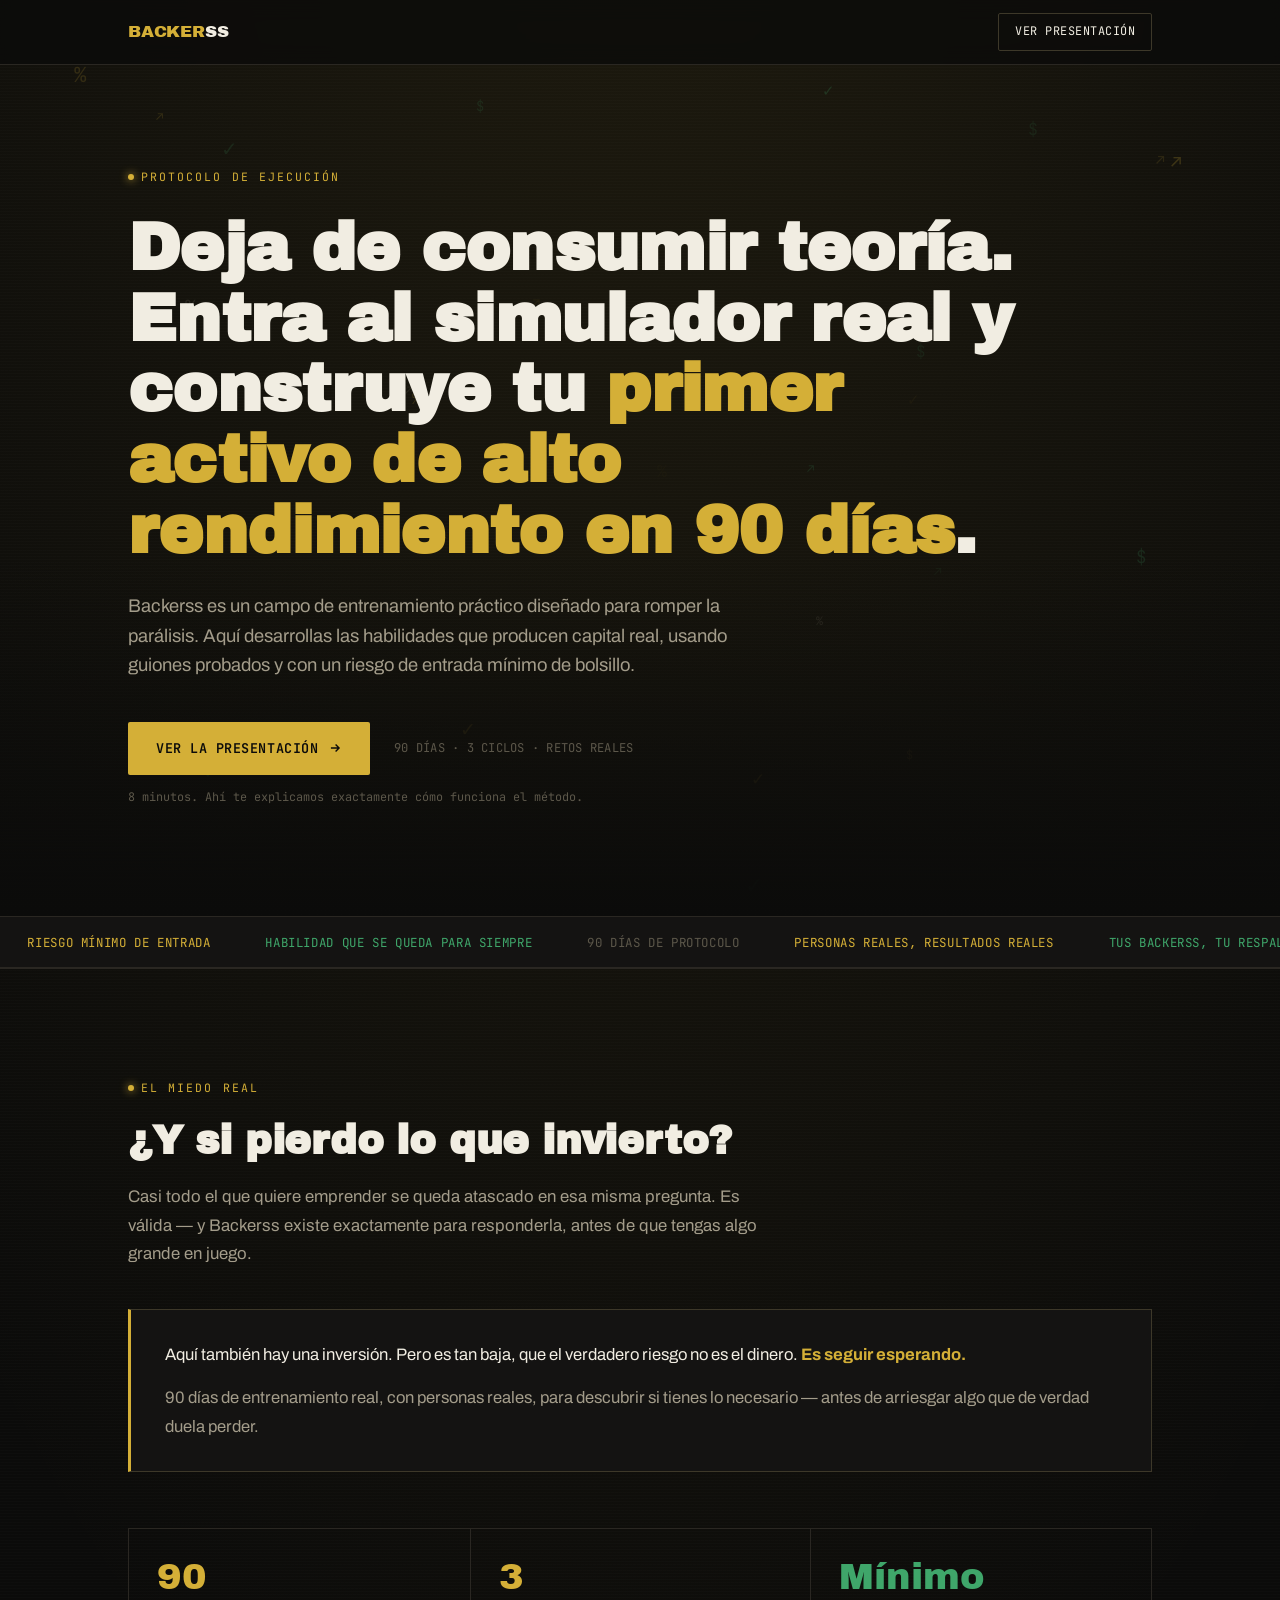
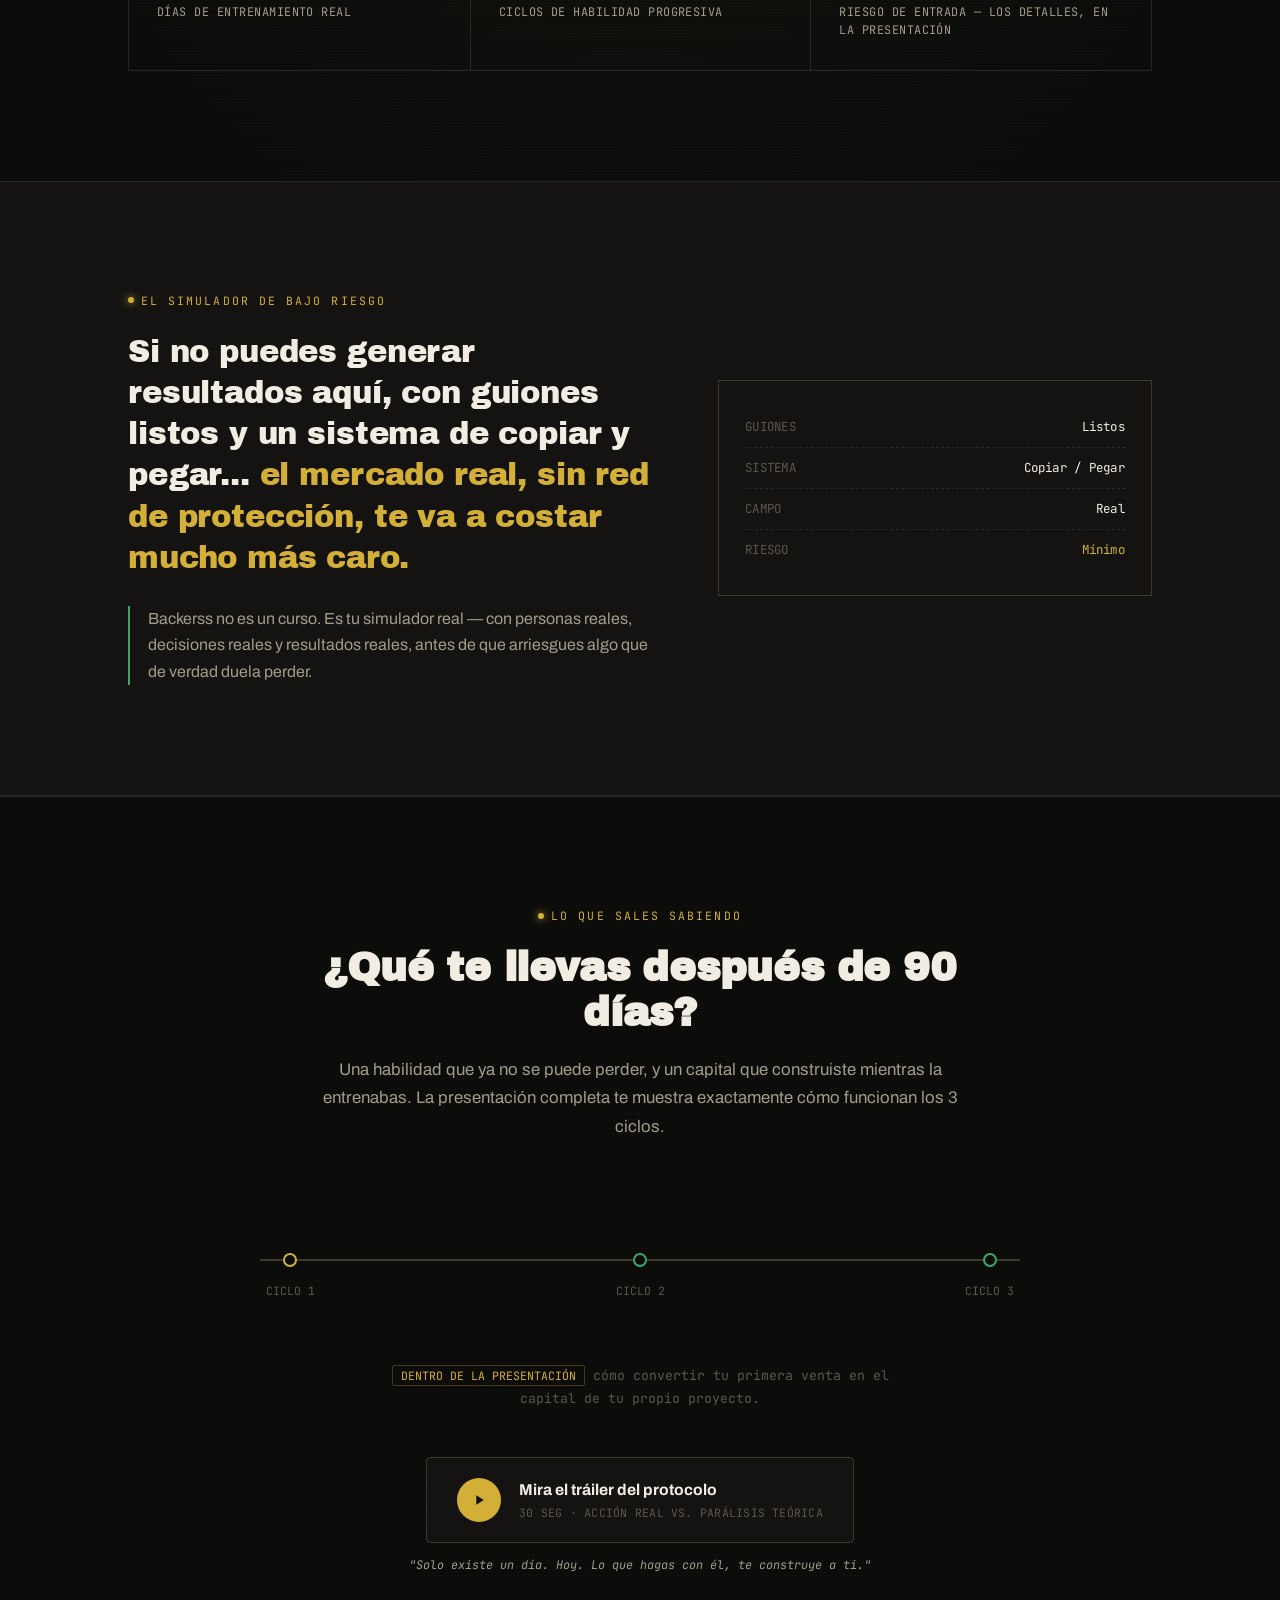
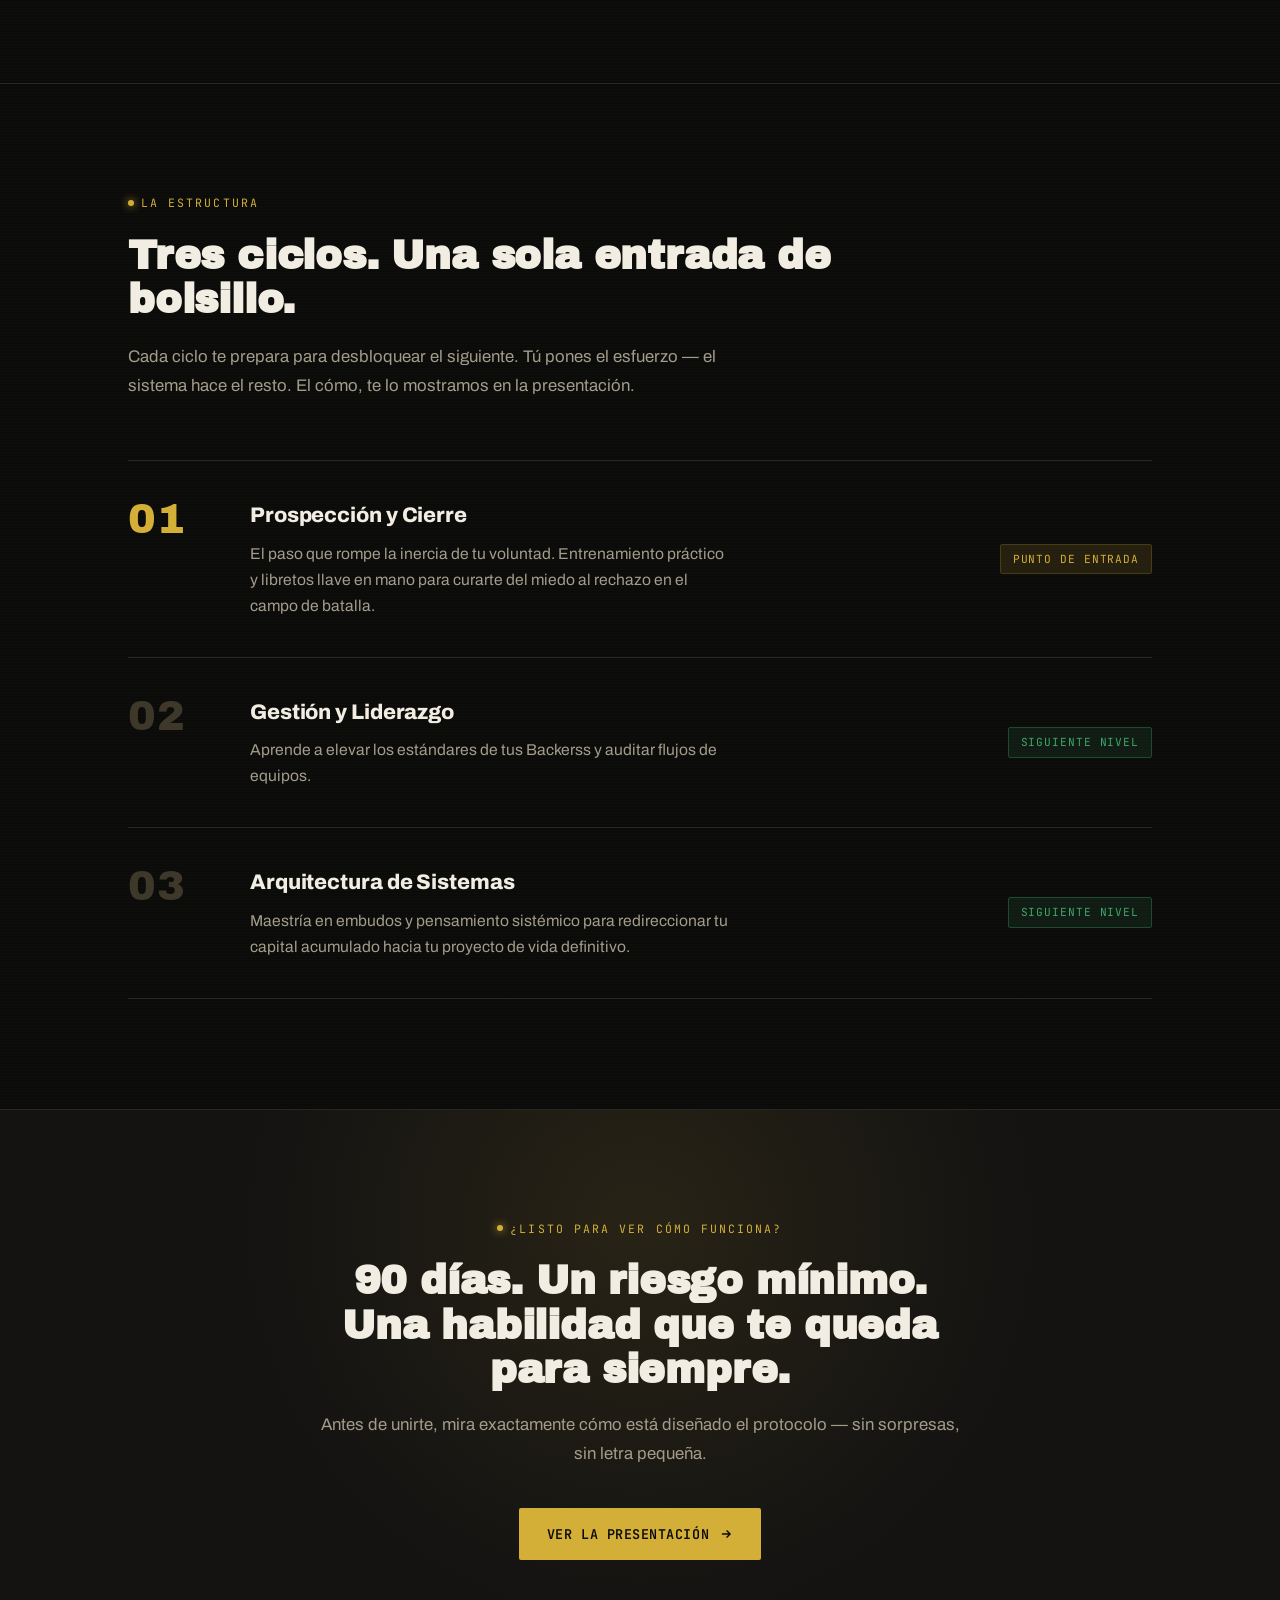
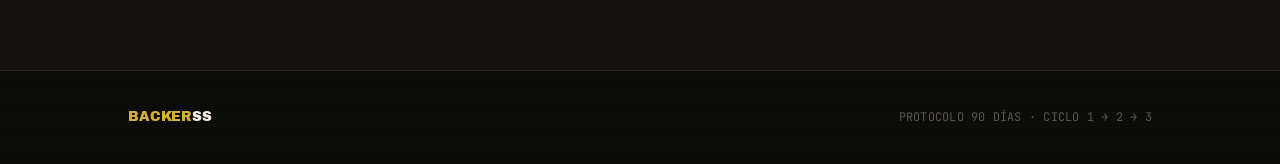
==== index.html @ aec2160c "Update index.html" ====
<!DOCTYPE html>
<html lang="es">
<head>
<meta charset="UTF-8">
<meta name="viewport" content="width=device-width, initial-scale=1.0">
<title>Backerss — Protocolo de Ejecución</title>
<link rel="preconnect" href="https://fonts.googleapis.com">
<link rel="preconnect" href="https://fonts.gstatic.com" crossorigin>
<link href="https://fonts.googleapis.com/css2?family=Archivo+Black&family=Archivo:wght@400;500;600;700;800&family=JetBrains+Mono:wght@400;500;600&display=swap" rel="stylesheet">
<style>
  :root {
    --bg: #0B0B0A;
    --bg-raised: #141312;
    --ink: #F1EDE2;
    --ink-dim: #A39C8A;
    --ink-faint: #5C574A;
    --gold: #D4AF37;
    --gold-bright: #F0CC5B;
    --gold-dim: #4A3B14;
    --green: #3FA66A;
    --green-dim: #1E4A30;
    --line: #2A2722;
    --line-bright: #3D3829;
  }

  * { margin: 0; padding: 0; box-sizing: border-box; }

  html { scroll-behavior: smooth; }

  body {
    background: var(--bg);
    background-image:
      radial-gradient(ellipse 80% 50% at 50% -10%, rgba(212,175,55,0.10), transparent),
      repeating-linear-gradient(0deg, rgba(255,255,255,0.012) 0px, rgba(255,255,255,0.012) 1px, transparent 1px, transparent 3px);
    color: var(--ink);
    font-family: 'Archivo', sans-serif;
    line-height: 1.5;
    overflow-x: hidden;
  }

  .mono { font-family: 'JetBrains Mono', monospace; letter-spacing: 0.02em; }

  .eyebrow {
    font-family: 'JetBrains Mono', monospace;
    font-size: 0.72rem;
    letter-spacing: 0.18em;
    text-transform: uppercase;
    color: var(--gold);
    display: flex;
    align-items: center;
    gap: 0.6em;
  }
  .eyebrow::before {
    content: '';
    width: 6px; height: 6px;
    background: var(--gold);
    border-radius: 50%;
    box-shadow: 0 0 8px var(--gold);
    animation: pulse-dot 2s ease-in-out infinite;
  }
  @keyframes pulse-dot { 0%, 100% { opacity: 1; } 50% { opacity: 0.35; } }

  a { color: inherit; text-decoration: none; }

  .wrap { max-width: 1080px; margin: 0 auto; padding: 0 28px; }

  /* ---------- NAV ---------- */
  nav {
    position: fixed; top: 0; left: 0; right: 0; z-index: 50;
    background: rgba(11,11,10,0.82);
    backdrop-filter: blur(10px);
    border-bottom: 1px solid var(--line);
  }
  nav .wrap { display: flex; align-items: center; justify-content: space-between; height: 64px; }
  .logo { font-family: 'Archivo Black', sans-serif; font-size: 1.05rem; letter-spacing: -0.01em; color: var(--gold); }
  .logo .s { color: var(--ink); }
  .nav-cta {
    font-family: 'JetBrains Mono', monospace;
    font-size: 0.74rem; letter-spacing: 0.04em; text-transform: uppercase;
    border: 1px solid var(--line-bright);
    padding: 9px 16px; border-radius: 2px;
    transition: all 0.2s ease;
  }
  .nav-cta:hover { border-color: var(--gold); color: var(--gold); }

  /* ---------- HERO ---------- */
  .hero { padding: 168px 0 110px; position: relative; overflow: hidden; }

  #financeCanvas {
    position: absolute; top: 0; left: 0; width: 100%; height: 100%;
    z-index: 0; pointer-events: none; opacity: 0.55;
  }
  .hero .wrap { position: relative; z-index: 1; }
  .hero::after {
    content: ''; position: absolute; inset: 0; z-index: 0;
    background: linear-gradient(180deg, transparent 0%, transparent 60%, var(--bg) 100%);
    pointer-events: none;
  }

  .hero-tag { margin-bottom: 28px; }

  h1 {
    font-family: 'Archivo Black', sans-serif;
    font-size: clamp(2.4rem, 6vw, 4.2rem);
    line-height: 1.05;
    letter-spacing: -0.01em;
    max-width: 920px;
    color: var(--ink);
  }
  h1 .accent { color: var(--gold); }

  .hero-sub {
    margin-top: 26px;
    font-size: 1.15rem;
    color: var(--ink-dim);
    max-width: 600px;
    line-height: 1.6;
  }

  .hero-actions {
    margin-top: 42px;
    display: flex; align-items: center; gap: 24px; flex-wrap: wrap;
  }

  .btn-primary {
    font-family: 'JetBrains Mono', monospace;
    font-size: 0.84rem; letter-spacing: 0.04em; text-transform: uppercase;
    background: var(--gold);
    color: #0B0B0A;
    font-weight: 600;
    padding: 16px 28px;
    border-radius: 2px;
    display: inline-flex; align-items: center; gap: 10px;
    transition: all 0.2s ease;
  }
  .btn-primary:hover { transform: translateY(-1px); box-shadow: 0 6px 20px rgba(212,175,55,0.25); }
  .btn-primary svg { width: 14px; height: 14px; transition: transform 0.2s ease; }
  .btn-primary:hover svg { transform: translateX(3px); }

  .btn-secondary {
    font-family: 'JetBrains Mono', monospace;
    font-size: 0.78rem; letter-spacing: 0.04em; text-transform: uppercase;
    color: var(--ink-dim);
    border-bottom: 1px solid var(--line-bright);
    padding-bottom: 3px;
    transition: all 0.2s ease;
  }
  .btn-secondary:hover { color: var(--gold); border-color: var(--gold); }

  .hero-meta { font-family: 'JetBrains Mono', monospace; font-size: 0.76rem; color: var(--ink-faint); letter-spacing: 0.02em; }
  .hero-video-note { margin-top: 14px; font-family: 'JetBrains Mono', monospace; font-size: 0.74rem; color: var(--ink-faint); }

  /* ---------- TICKER ---------- */
  .ticker-band {
    border-top: 1px solid var(--line);
    border-bottom: 1px solid var(--line);
    background: var(--bg-raised);
    overflow: hidden; white-space: nowrap; padding: 13px 0;
  }
  .ticker-track { display: inline-flex; animation: ticker 32s linear infinite; }
  .ticker-track span {
    font-family: 'JetBrains Mono', monospace;
    font-size: 0.78rem; color: var(--ink-faint);
    letter-spacing: 0.05em; padding: 0 2.2em; text-transform: uppercase;
  }
  .ticker-track span.gold-mk { color: var(--gold); }
  .ticker-track span.green-mk { color: var(--green); }
  @keyframes ticker { from { transform: translateX(0); } to { transform: translateX(-50%); } }

  /* ---------- SECTION SHARED ---------- */
  section { padding: 110px 0; }
  .section-line { border-top: 1px solid var(--line); }
  .eyebrow-block { margin-bottom: 22px; }

  h2 {
    font-family: 'Archivo Black', sans-serif;
    font-size: clamp(1.7rem, 3.4vw, 2.5rem);
    line-height: 1.12;
    max-width: 760px;
    letter-spacing: -0.005em;
    color: var(--ink);
  }

  .lede { margin-top: 20px; font-size: 1.05rem; color: var(--ink-dim); max-width: 640px; line-height: 1.7; }

  /* ---------- RIESGO BAJO (stat strip) ---------- */
  .risk-strip {
    margin-top: 56px;
    display: grid;
    grid-template-columns: repeat(3, 1fr);
    border: 1px solid var(--line);
  }
  .risk-cell {
    padding: 30px 28px;
    border-left: 1px solid var(--line);
  }
  .risk-cell:first-child { border-left: none; }
  .risk-num {
    font-family: 'Archivo Black', sans-serif;
    font-size: 2.3rem;
    color: var(--gold);
    line-height: 1;
  }
  .risk-num.green { color: var(--green); }
  .risk-label {
    margin-top: 8px;
    font-family: 'JetBrains Mono', monospace;
    font-size: 0.74rem;
    color: var(--ink-dim);
    text-transform: uppercase;
    letter-spacing: 0.04em;
    line-height: 1.5;
  }

  /* ---------- MIEDO REAL ---------- */
  .fear-block {
    margin-top: 40px;
    padding: 30px 34px;
    border: 1px solid var(--line-bright);
    background: var(--bg-raised);
    border-left: 3px solid var(--gold);
  }
  .fear-block p { font-size: 1.04rem; color: var(--ink); line-height: 1.75; }
  .fear-block p + p { margin-top: 14px; color: var(--ink-dim); }
  .fear-block strong { color: var(--gold); }

  /* ---------- BAÑO DE REALIDAD ---------- */
  .reality {
    background: var(--bg-raised);
    border-top: 1px solid var(--line);
    border-bottom: 1px solid var(--line);
    position: relative;
  }
  .reality-inner { display: grid; grid-template-columns: 1.1fr 0.9fr; gap: 60px; align-items: center; }
  .reality blockquote {
    font-family: 'Archivo Black', sans-serif;
    font-size: clamp(1.4rem, 2.4vw, 1.95rem);
    line-height: 1.34;
    letter-spacing: -0.005em;
    color: var(--ink);
  }
  .reality blockquote .gold-q { color: var(--gold); }
  .reality-cap {
    margin-top: 28px; font-size: 1rem; color: var(--ink-dim); line-height: 1.65;
    border-left: 2px solid var(--green); padding-left: 18px;
  }
  .reality-side {
    font-family: 'JetBrains Mono', monospace; font-size: 0.78rem; color: var(--ink-faint);
    border: 1px solid var(--line-bright); padding: 26px; line-height: 1.9;
  }
  .reality-side .row { display: flex; justify-content: space-between; padding: 8px 0; border-bottom: 1px dashed var(--line); }
  .reality-side .row:last-child { border-bottom: none; }
  .reality-side .row span:last-child { color: var(--ink); }
  .reality-side .row.flag span:last-child { color: var(--gold); }

  /* ---------- CURIOSITY HOOK ---------- */
  .hook { text-align: center; }
  .hook h2 { margin: 0 auto; max-width: 720px; }
  .hook .lede { margin: 20px auto 0; text-align: center; }

  .flow-visual { margin: 70px auto 0; max-width: 760px; position: relative; height: 96px; }
  .flow-track { position: absolute; top: 50%; left: 0; right: 0; height: 2px; background: var(--line-bright); transform: translateY(-50%); }
  .flow-fill {
    position: absolute; top: 50%; left: 0; height: 2px;
    background: linear-gradient(90deg, var(--gold), var(--green));
    transform: translateY(-50%); width: 0%;
    animation: fill-flow 3.4s ease-in-out infinite;
  }
  @keyframes fill-flow { 0% { width: 0%; } 35% { width: 100%; } 65% { width: 100%; } 100% { width: 0%; } }
  .flow-node {
    position: absolute; top: 50%; transform: translate(-50%, -50%);
    width: 14px; height: 14px; border-radius: 50%;
    background: var(--bg); border: 2px solid var(--line-bright); z-index: 2;
  }
  .flow-node.n1 { left: 4%; border-color: var(--gold); }
  .flow-node.n2 { left: 50%; border-color: var(--green); }
  .flow-node.n3 { left: 96%; border-color: var(--green); }
  .flow-label {
    position: absolute; top: calc(50% + 22px); transform: translateX(-50%);
    font-family: 'JetBrains Mono', monospace; font-size: 0.72rem; color: var(--ink-faint); white-space: nowrap;
  }
  .flow-label.l1 { left: 4%; } .flow-label.l2 { left: 50%; } .flow-label.l3 { left: 96%; }

  .hook-note {
    margin-top: 56px; font-family: 'JetBrains Mono', monospace; font-size: 0.82rem; color: var(--ink-faint);
    max-width: 520px; margin-left: auto; margin-right: auto; line-height: 1.8;
  }
  .hook-note .reveal-tag {
    color: var(--gold); border: 1px solid var(--gold-dim); padding: 2px 8px; border-radius: 2px;
    font-size: 0.72rem; margin-right: 8px;
  }

  /* ---------- VIDEO CTA BLOCK ---------- */
  .video-cta {
    margin-top: 46px;
    text-align: center;
  }
  .video-cta-card {
    display: inline-flex;
    align-items: center;
    gap: 18px;
    padding: 20px 30px;
    border: 1px solid var(--line-bright);
    background: var(--bg-raised);
    border-radius: 4px;
  }
  .video-cta-icon {
    width: 44px; height: 44px;
    border-radius: 50%;
    background: var(--gold);
    display: flex; align-items: center; justify-content: center;
    flex-shrink: 0;
  }
  .video-cta-icon svg { width: 16px; height: 16px; }
  .video-cta-text { text-align: left; }
  .video-cta-text .vt-title { font-weight: 700; color: var(--ink); font-size: 0.98rem; }
  .video-cta-text .vt-sub { font-family: 'JetBrains Mono', monospace; font-size: 0.72rem; color: var(--ink-faint); margin-top: 2px; }

  /* ---------- CICLOS ---------- */
  .ciclos-head { text-align: left; }
  .ciclos { margin-top: 60px; display: flex; flex-direction: column; }
  .ciclo {
    display: grid; grid-template-columns: 90px 1fr auto; gap: 32px; align-items: start;
    padding: 38px 0; border-top: 1px solid var(--line); position: relative;
  }
  .ciclo:last-child { border-bottom: 1px solid var(--line); }
  .ciclo-num { font-family: 'Archivo Black', sans-serif; font-size: 2.6rem; color: var(--line-bright); line-height: 1; }
  .ciclo.is-active .ciclo-num { color: var(--gold); }
  .ciclo-body h3 { font-family: 'Archivo', sans-serif; font-weight: 800; font-size: 1.32rem; letter-spacing: -0.005em; color: var(--ink); }
  .ciclo-body p { margin-top: 10px; color: var(--ink-dim); font-size: 0.98rem; line-height: 1.65; max-width: 480px; }
  .ciclo-status { text-align: right; align-self: center; }
  .status-pill {
    font-family: 'JetBrains Mono', monospace; font-size: 0.7rem; letter-spacing: 0.08em; text-transform: uppercase;
    padding: 6px 12px; border-radius: 2px; white-space: nowrap; display: inline-block;
  }
  .status-pill.entry { background: rgba(212,175,55,0.12); color: var(--gold); border: 1px solid var(--gold-dim); }
  .status-pill.locked { background: rgba(63,166,106,0.10); color: var(--green); border: 1px solid var(--green-dim); }

  /* ---------- FINAL CTA ---------- */
  .final-cta {
    text-align: center;
    background: var(--bg-raised);
    border-top: 1px solid var(--line);
    position: relative;
    overflow: hidden;
  }
  .final-cta::before {
    content: '';
    position: absolute; top: -50%; left: 50%;
    width: 800px; height: 800px;
    background: radial-gradient(circle, rgba(212,175,55,0.10), transparent 70%);
    transform: translateX(-50%);
    pointer-events: none;
  }
  .final-cta .wrap { position: relative; z-index: 1; }
  .final-cta h2 { margin: 0 auto; max-width: 640px; }
  .final-cta .lede { margin: 18px auto 0; text-align: center; }
  .final-cta .hero-actions { justify-content: center; margin-top: 40px; }

  /* ---------- FOOTER ---------- */
  footer { padding: 36px 0; border-top: 1px solid var(--line); }
  footer .wrap { display: flex; justify-content: space-between; align-items: center; flex-wrap: wrap; gap: 12px; }
  footer .mono { font-size: 0.74rem; color: var(--ink-faint); }

  /* ---------- RESPONSIVE ---------- */
  @media (max-width: 760px) {
    .risk-strip { grid-template-columns: 1fr; }
    .risk-cell { border-left: none; border-top: 1px solid var(--line); }
    .risk-cell:first-child { border-top: none; }
    .reality-inner { grid-template-columns: 1fr; gap: 40px; }
    .ciclo { grid-template-columns: 56px 1fr; }
    .ciclo-status { grid-column: 1 / -1; text-align: left; margin-top: 4px; }
    .ciclo-num { font-size: 1.9rem; }
    section { padding: 76px 0; }
    .hero { padding: 130px 0 70px; }
    .flow-visual { display: none; }
    .video-cta-card { flex-direction: column; text-align: center; }
    .video-cta-text { text-align: center; }
  }

  @media (prefers-reduced-motion: reduce) {
    .ticker-track, .flow-fill, .eyebrow::before { animation: none !important; }
    .flow-fill { width: 60%; }
  }

  :focus-visible { outline: 2px solid var(--gold); outline-offset: 3px; }
</style>
</head>
<body>

<nav>
  <div class="wrap">
    <div class="logo">BACKER<span class="s">SS</span></div>
    <a href="presentacion.html" class="nav-cta">Ver presentación</a>
  </div>
</nav>

<header class="hero">
  <canvas id="financeCanvas" aria-hidden="true"></canvas>
  <div class="wrap">
    <div class="eyebrow hero-tag">Protocolo de Ejecución</div>
    <h1>Deja de consumir teoría. Entra al simulador real y construye tu <span class="accent">primer activo de alto rendimiento en 90 días</span>.</h1>
    <p class="hero-sub">Backerss es un campo de entrenamiento práctico diseñado para romper la parálisis. Aquí desarrollas las habilidades que producen capital real, usando guiones probados y con un riesgo de entrada mínimo de bolsillo.</p>
    <div class="hero-actions">
      <a href="presentacion.html" class="btn-primary">
        Ver la presentación
        <svg viewBox="0 0 24 24" fill="none" stroke="currentColor" stroke-width="2.4"><path d="M5 12h14M13 6l6 6-6 6"/></svg>
      </a>
      <span class="hero-meta mono">90 DÍAS · 3 CICLOS · RETOS REALES</span>
    </div>
    <p class="hero-video-note">8 minutos. Ahí te explicamos exactamente cómo funciona el método.</p>
  </div>
</header>

<div class="ticker-band">
  <div class="ticker-track">
    <span class="gold-mk">RIESGO MÍNIMO DE ENTRADA</span>
    <span class="green-mk">HABILIDAD QUE SE QUEDA PARA SIEMPRE</span>
    <span>90 DÍAS DE PROTOCOLO</span>
    <span class="gold-mk">PERSONAS REALES, RESULTADOS REALES</span>
    <span class="green-mk">TUS BACKERSS, TU RESPALDO</span>
    <span>3 CICLOS DE ENTRENAMIENTO</span>
    <span class="gold-mk">RIESGO MÍNIMO DE ENTRADA</span>
    <span class="green-mk">HABILIDAD QUE SE QUEDA PARA SIEMPRE</span>
    <span>90 DÍAS DE PROTOCOLO</span>
    <span class="gold-mk">PERSONAS REALES, RESULTADOS REALES</span>
    <span class="green-mk">TUS BACKERSS, TU RESPALDO</span>
    <span>3 CICLOS DE ENTRENAMIENTO</span>
  </div>
</div>

<section class="section-line">
  <div class="wrap">
    <div class="eyebrow eyebrow-block">El miedo real</div>
    <h2>¿Y si pierdo lo que invierto?</h2>
    <p class="lede">Casi todo el que quiere emprender se queda atascado en esa misma pregunta. Es válida — y Backerss existe exactamente para responderla, antes de que tengas algo grande en juego.</p>

    <div class="fear-block">
      <p>Aquí también hay una inversión. Pero es tan baja, que el verdadero riesgo no es el dinero. <strong>Es seguir esperando.</strong></p>
      <p>90 días de entrenamiento real, con personas reales, para descubrir si tienes lo necesario — antes de arriesgar algo que de verdad duela perder.</p>
    </div>

    <div class="risk-strip">
      <div class="risk-cell">
        <div class="risk-num">90</div>
        <div class="risk-label">Días de entrenamiento real</div>
      </div>
      <div class="risk-cell">
        <div class="risk-num">3</div>
        <div class="risk-label">Ciclos de habilidad progresiva</div>
      </div>
      <div class="risk-cell">
        <div class="risk-num green">Mínimo</div>
        <div class="risk-label">Riesgo de entrada — los detalles, en la presentación</div>
      </div>
    </div>
  </div>
</section>

<section class="reality">
  <div class="wrap reality-inner">
    <div>
      <div class="eyebrow eyebrow-block">El simulador de bajo riesgo</div>
      <blockquote>Si no puedes generar resultados aquí, con guiones listos y un sistema de copiar y pegar... <span class="gold-q">el mercado real, sin red de protección, te va a costar mucho más caro.</span></blockquote>
      <p class="reality-cap">Backerss no es un curso. Es tu simulador real — con personas reales, decisiones reales y resultados reales, antes de que arriesgues algo que de verdad duela perder.</p>
    </div>
    <div class="reality-side mono">
      <div class="row"><span>GUIONES</span><span>Listos</span></div>
      <div class="row"><span>SISTEMA</span><span>Copiar / Pegar</span></div>
      <div class="row"><span>CAMPO</span><span>Real</span></div>
      <div class="row flag"><span>RIESGO</span><span>Mínimo</span></div>
    </div>
  </div>
</section>

<section class="section-line hook">
  <div class="wrap">
    <div class="eyebrow eyebrow-block" style="justify-content:center;">Lo que sales sabiendo</div>
    <h2>¿Qué te llevas después de 90 días?</h2>
    <p class="lede">Una habilidad que ya no se puede perder, y un capital que construiste mientras la entrenabas. La presentación completa te muestra exactamente cómo funcionan los 3 ciclos.</p>

    <div class="flow-visual" aria-hidden="true">
      <div class="flow-track"></div>
      <div class="flow-fill"></div>
      <div class="flow-node n1"></div>
      <div class="flow-node n2"></div>
      <div class="flow-node n3"></div>
      <div class="flow-label l1">CICLO 1</div>
      <div class="flow-label l2">CICLO 2</div>
      <div class="flow-label l3">CICLO 3</div>
    </div>

    <p class="hook-note"><span class="reveal-tag">DENTRO DE LA PRESENTACIÓN</span>cómo convertir tu primera venta en el capital de tu propio proyecto.</p>

    <div class="video-cta">
      <a href="#reproductor_trailer_pop_up" class="video-cta-card">
        <span class="video-cta-icon">
          <svg viewBox="0 0 24 24" fill="#0B0B0A"><path d="M8 5v14l11-7z"/></svg>
        </span>
        <div class="video-cta-text">
          <div class="vt-title">Mira el tráiler del protocolo</div>
          <div class="vt-sub mono">30 SEG · ACCIÓN REAL VS. PARÁLISIS TEÓRICA</div>
        </div>
      </a>
      <p class="hero-video-note" style="margin-top: 14px; font-style: italic; color: var(--ink-dim); max-width: 500px; margin-left: auto; margin-right: auto; line-height: 1.4;">
        "Solo existe un día. Hoy. Lo que hagas con él, te construye a ti."
      </p>
    </div>
  </div>
</section>

<section id="ciclos" class="section-line">
  <div class="wrap">
    <div class="eyebrow eyebrow-block">La estructura</div>
    <h2 class="ciclos-head">Tres ciclos. Una sola entrada de bolsillo.</h2>
    <p class="lede">Cada ciclo te prepara para desbloquear el siguiente. Tú pones el esfuerzo — el sistema hace el resto. El cómo, te lo mostramos en la presentación.</p>

    <div class="ciclos">
      <div class="ciclo is-active">
        <div class="ciclo-num mono">01</div>
        <div class="ciclo-body">
          <h3>Prospección y Cierre</h3>
          <p>El paso que rompe la inercia de tu voluntad. Entrenamiento práctico y libretos llave en mano para curarte del miedo al rechazo en el campo de batalla.</p>
        </div>
        <div class="ciclo-status">
          <span class="status-pill entry">Punto de entrada</span>
        </div>
      </div>

      <div class="ciclo">
        <div class="ciclo-num mono">02</div>
        <div class="ciclo-body">
          <h3>Gestión y Liderazgo</h3>
          <p>Aprende a elevar los estándares de tus Backerss y auditar flujos de equipos.</p>
        </div>
        <div class="ciclo-status">
          <span class="status-pill locked">Siguiente nivel</span>
        </div>
      </div>

      <div class="ciclo">
        <div class="ciclo-num mono">03</div>
        <div class="ciclo-body">
          <h3>Arquitectura de Sistemas</h3>
          <p>Maestría en embudos y pensamiento sistémico para redireccionar tu capital acumulado hacia tu proyecto de vida definitivo.</p>
        </div>
        <div class="ciclo-status">
          <span class="status-pill locked">Siguiente nivel</span>
        </div>
      </div>
    </div>
  </div>
</section>

<section class="final-cta">
  <div class="wrap">
    <div class="eyebrow eyebrow-block" style="justify-content:center;">¿Listo para ver cómo funciona?</div>
    <h2>90 días. Un riesgo mínimo.<br>Una habilidad que te queda para siempre.</h2>
    <p class="lede">Antes de unirte, mira exactamente cómo está diseñado el protocolo — sin sorpresas, sin letra pequeña.</p>
    <div class="hero-actions">
      <a href="presentacion.html" class="btn-primary">
        Ver la presentación
        <svg viewBox="0 0 24 24" fill="none" stroke="currentColor" stroke-width="2.4"><path d="M5 12h14M13 6l6 6-6 6"/></svg>
      </a>
    </div>
  </div>
</section>

<footer>
  <div class="wrap">
    <span class="logo" style="font-size:0.85rem;">BACKER<span class="s">SS</span></span>
    <span class="mono">PROTOCOLO 90 DÍAS · CICLO 1 → 2 → 3</span>
  </div>
</footer>

<script>
(function () {
  var canvas = document.getElementById('financeCanvas');
  if (!canvas) return;
  var ctx = canvas.getContext('2d');
  var reduceMotion = window.matchMedia('(prefers-reduced-motion: reduce)').matches;

  var symbols = ['$', '↗', '✓', '%'];
  var colors = [
    'rgba(212,175,55,', // gold
    'rgba(63,166,106,', // green
    'rgba(163,156,138,' // dim ink, neutral
  ];

  var particles = [];
  var hero, w, h, dpr;

  function resize() {
    hero = canvas.parentElement;
    w = hero.offsetWidth;
    h = hero.offsetHeight;
    dpr = Math.min(window.devicePixelRatio || 1, 2);
    canvas.width = w * dpr;
    canvas.height = h * dpr;
    canvas.style.width = w + 'px';
    canvas.style.height = h + 'px';
    ctx.setTransform(dpr, 0, 0, dpr, 0, 0);
    seed();
  }

  function rand(min, max) { return Math.random() * (max - min) + min; }

  function seed() {
    var count = w < 640 ? 14 : 26;
    particles = [];
    for (var i = 0; i < count; i++) {
      particles.push(makeParticle(true));
    }
  }

  function makeParticle(initial) {
    var colorIdx = Math.random() < 0.5 ? 0 : (Math.random() < 0.75 ? 1 : 2);
    return {
      x: rand(0, w),
      y: initial ? rand(0, h) : h + rand(10, 60),
      size: rand(11, 22),
      speed: rand(6, 16) / 100,
      drift: rand(-0.12, 0.12),
      symbol: symbols[Math.floor(rand(0, symbols.length))],
      color: colors[colorIdx],
      alphaBase: rand(0.12, 0.34),
      phase: rand(0, Math.PI * 2),
      flicker: rand(0.002, 0.006)
    };
  }

  var t = 0;
  function tick() {
    t += 1;
    ctx.clearRect(0, 0, w, h);
    for (var i = 0; i < particles.length; i++) {
      var p = particles[i];
      p.y -= p.speed;
      p.x += p.drift;
      var alpha = p.alphaBase + Math.sin(t * p.flicker + p.phase) * 0.08;
      if (alpha < 0) alpha = 0;
      ctx.font = (p.size) + 'px JetBrains Mono, monospace';
      ctx.fillStyle = p.color + alpha.toFixed(3) + ')';
      ctx.fillText(p.symbol, p.x, p.y);

      if (p.y < -30) {
        particles[i] = makeParticle(false);
        particles[i].x = rand(0, w);
      }
    }
    if (!reduceMotion) {
      requestAnimationFrame(tick);
    }
  }

  window.addEventListener('resize', resize);
  resize();

  if (reduceMotion) {
    tick();
  } else {
    requestAnimationFrame(tick);
  }
})();
</script>
</body>
</html>
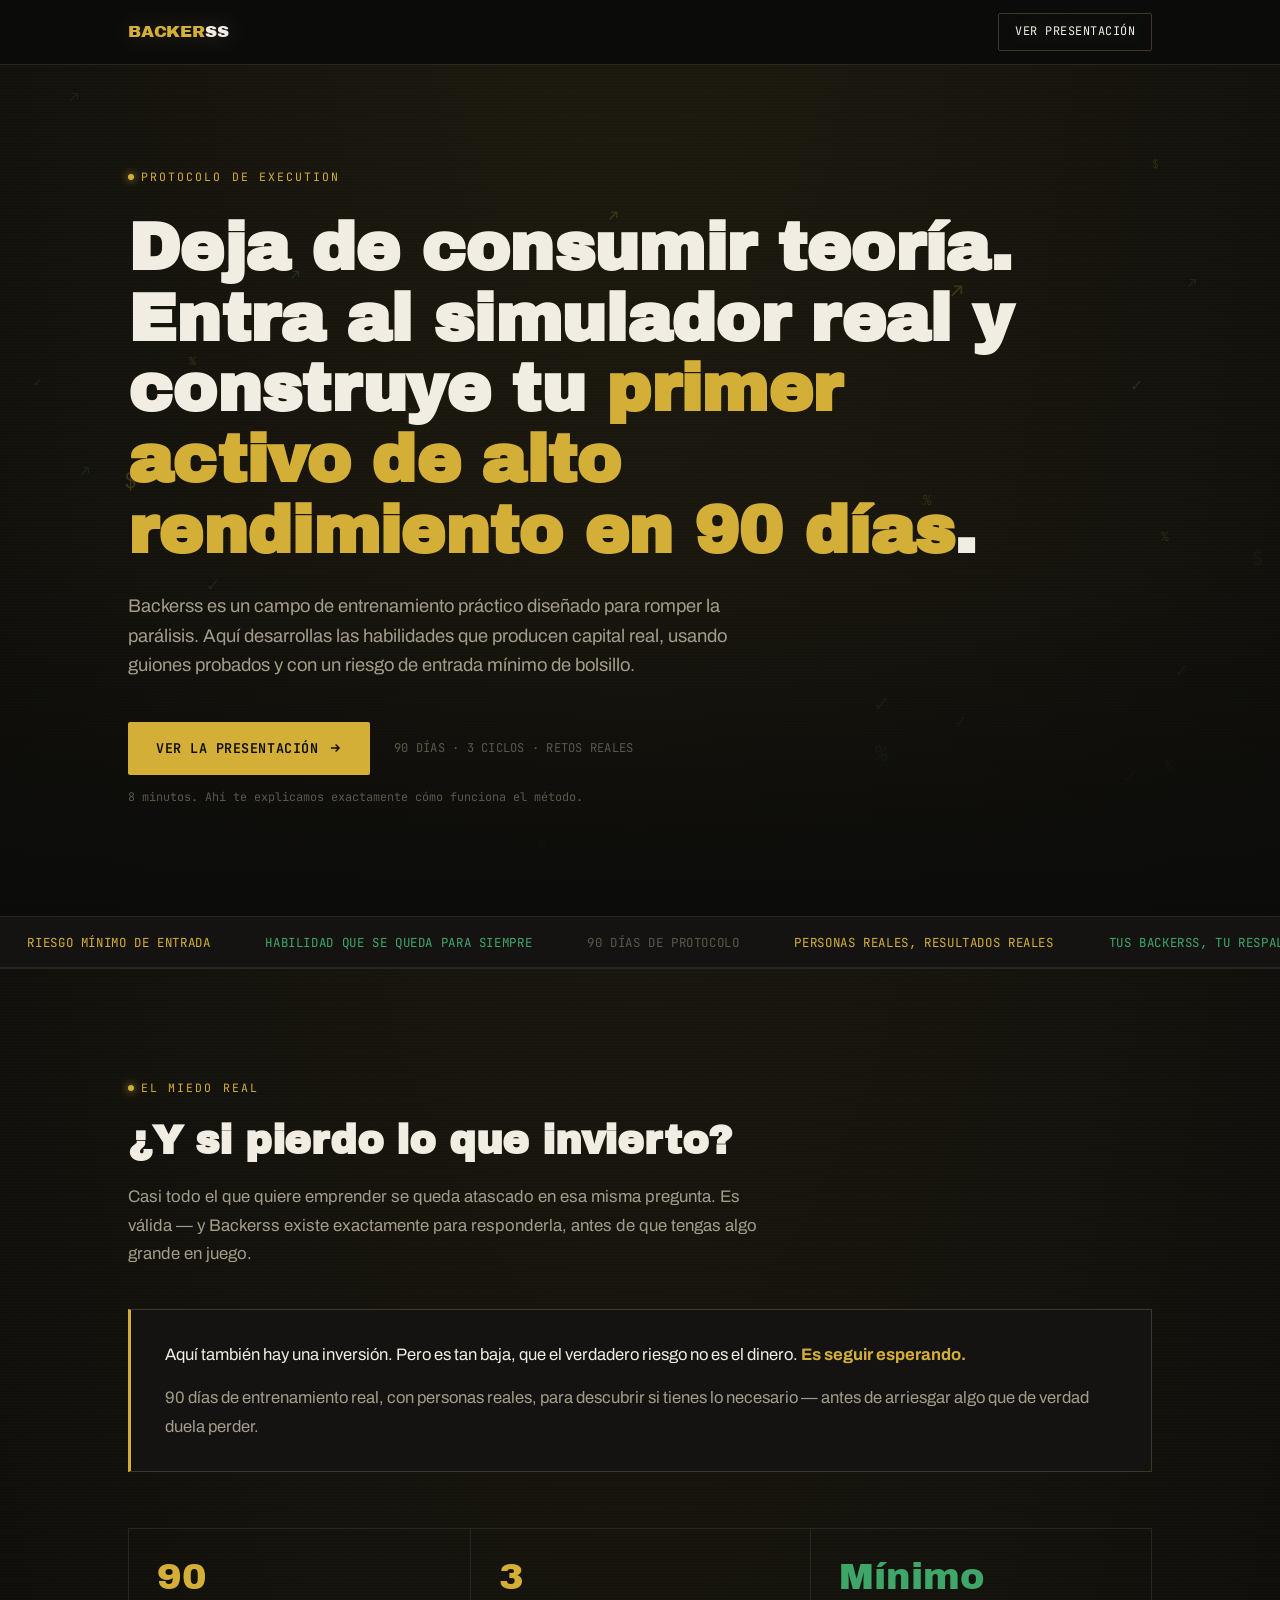
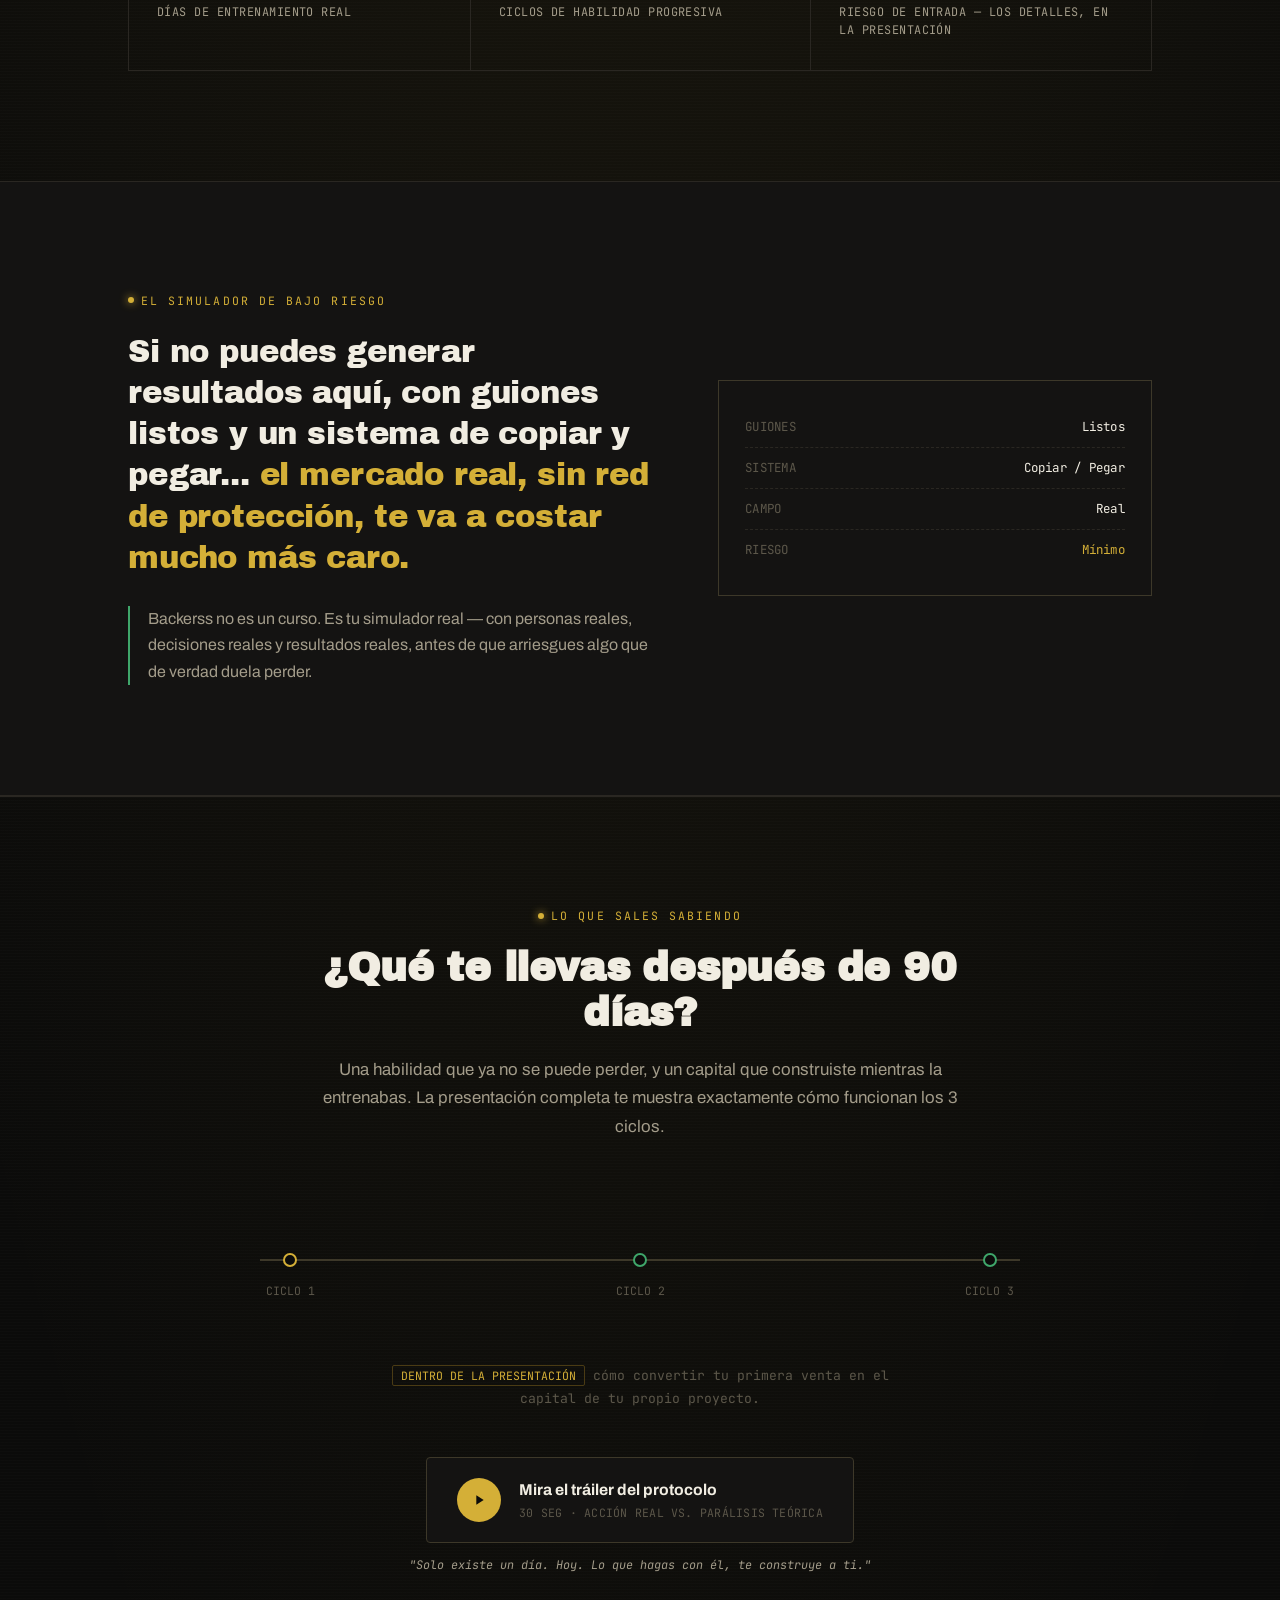
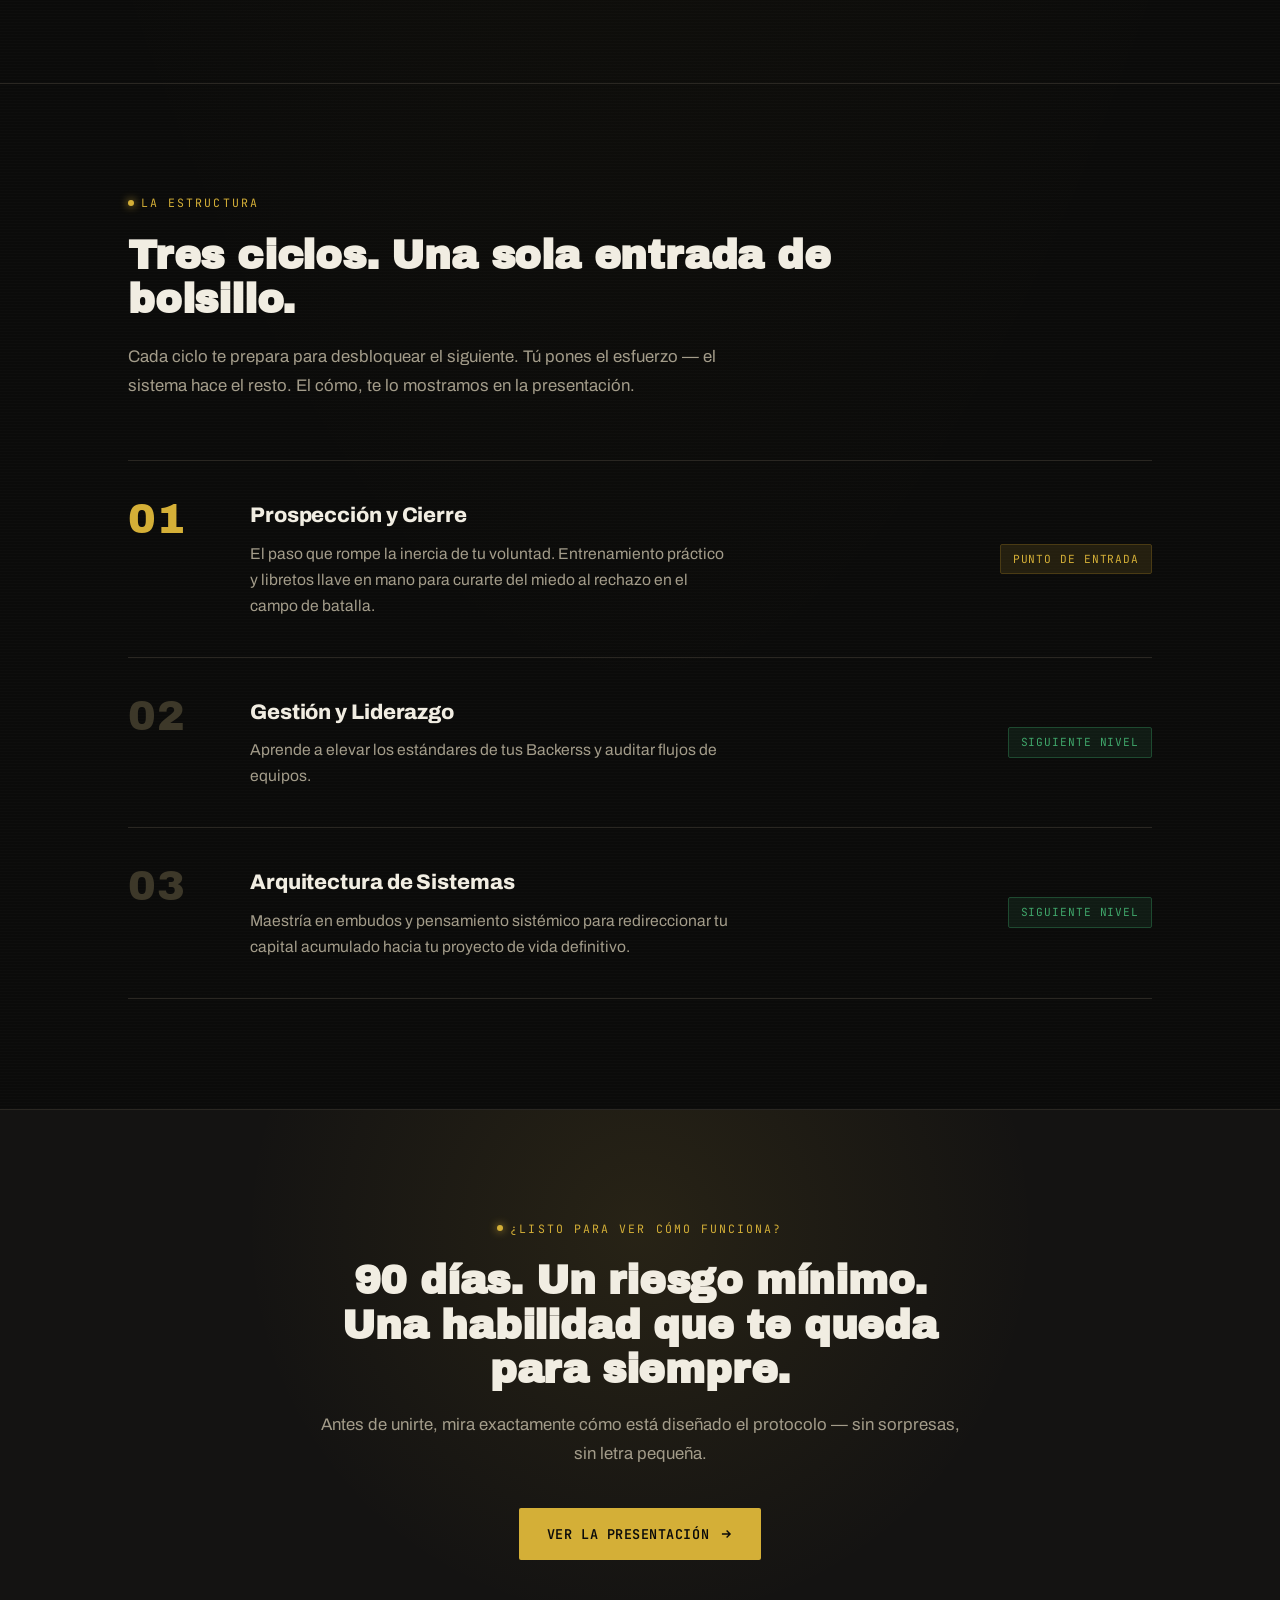
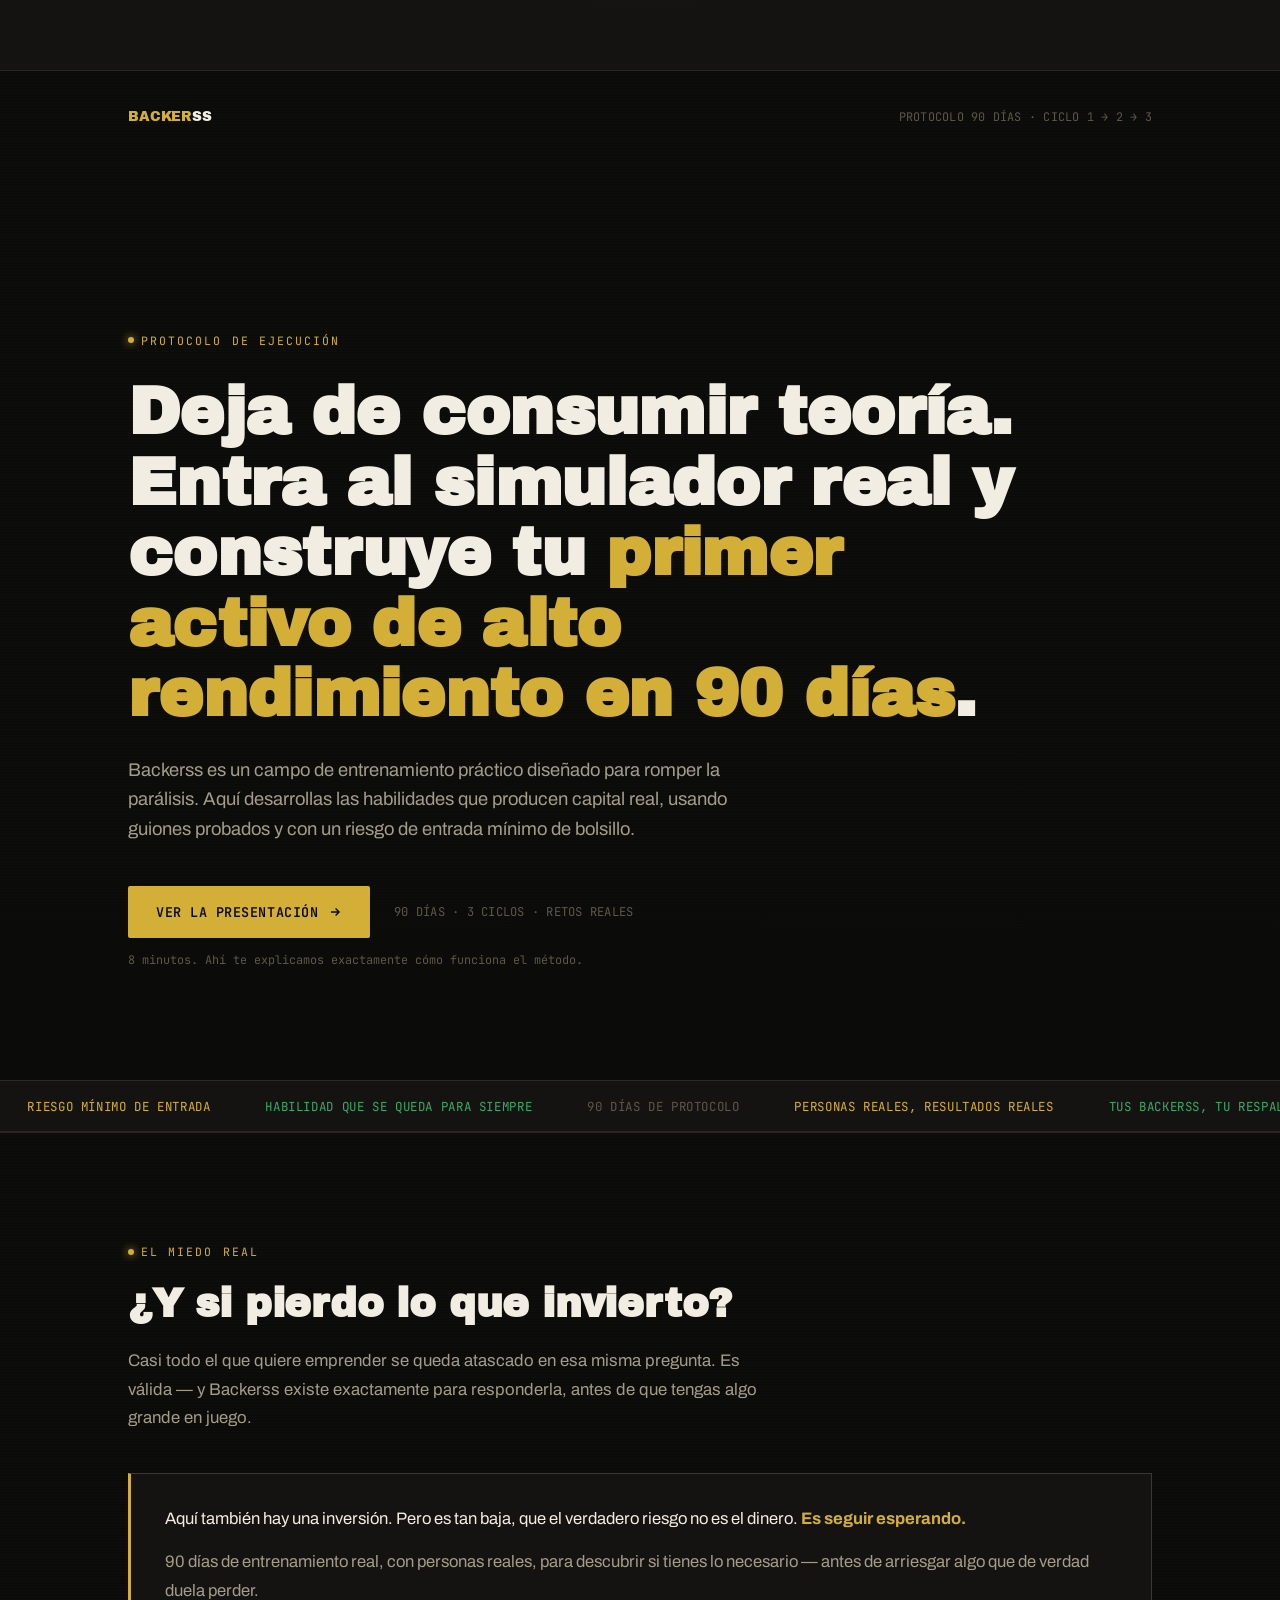
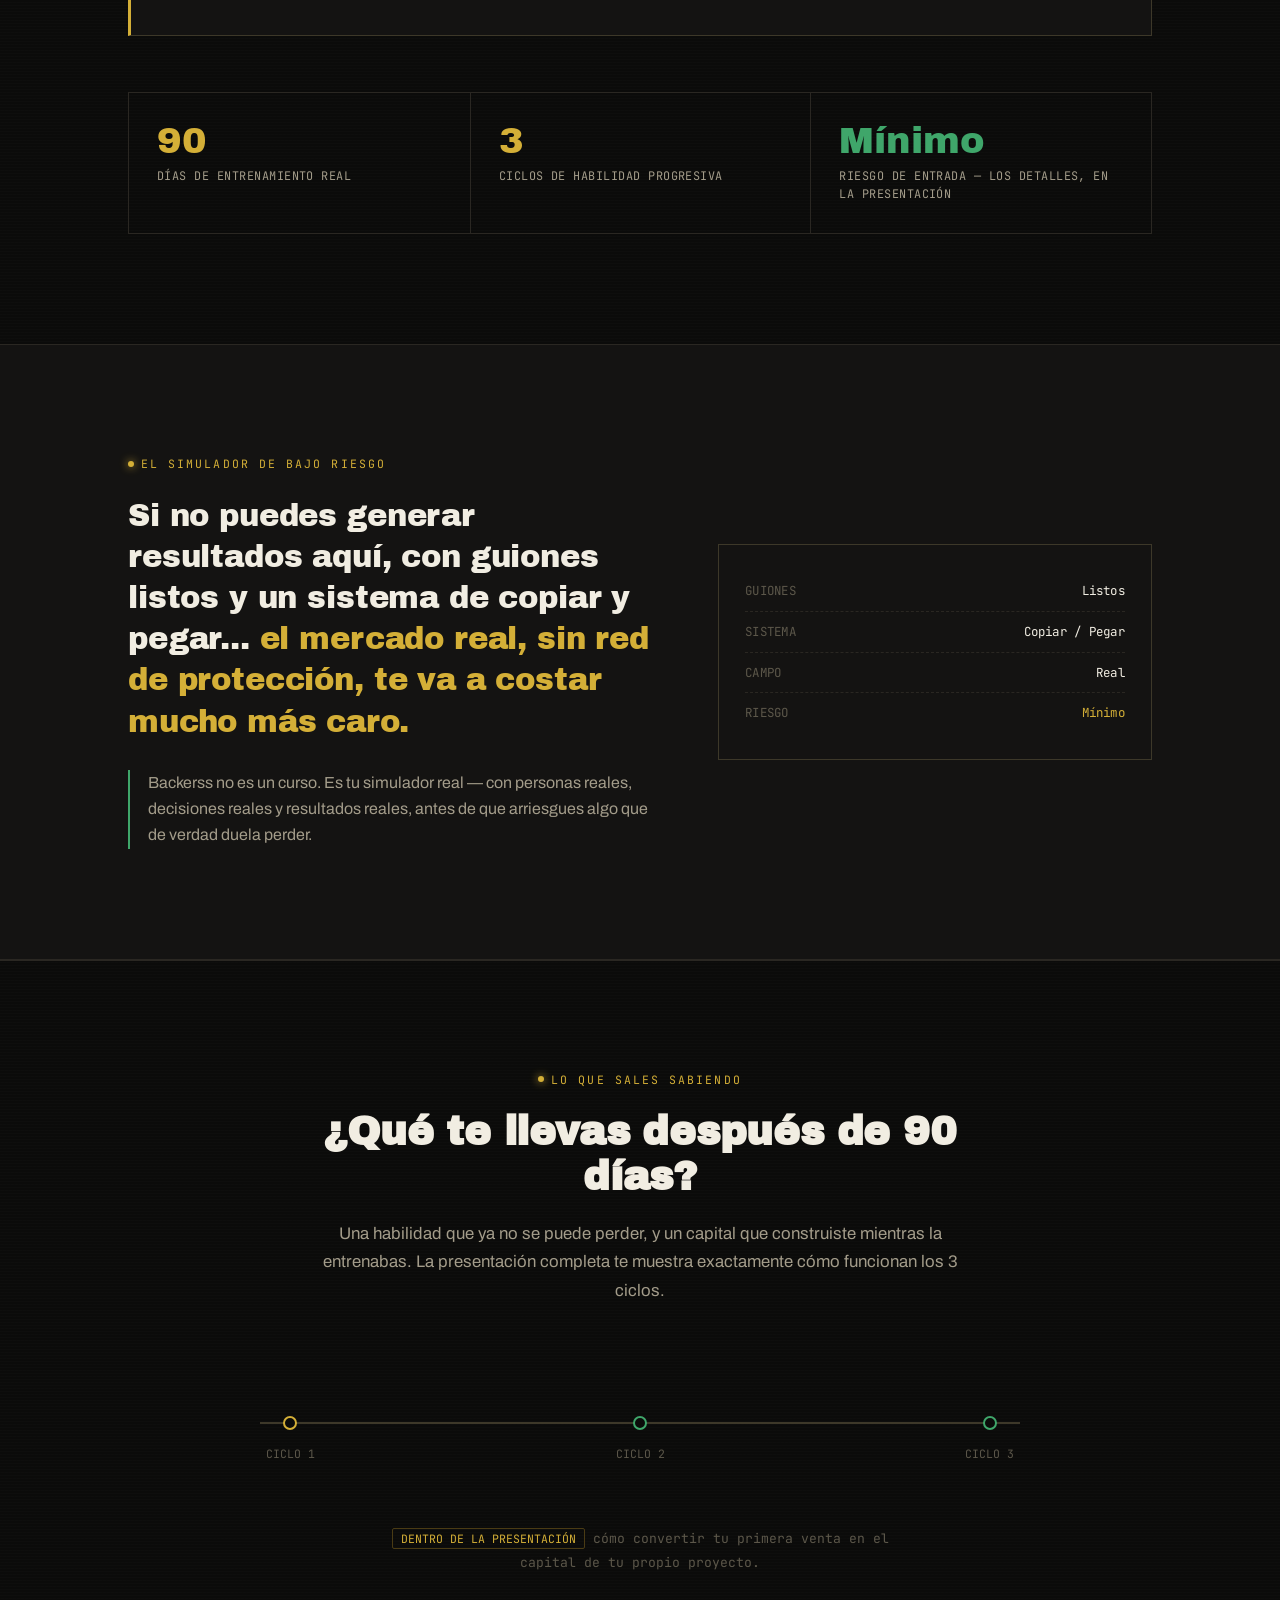
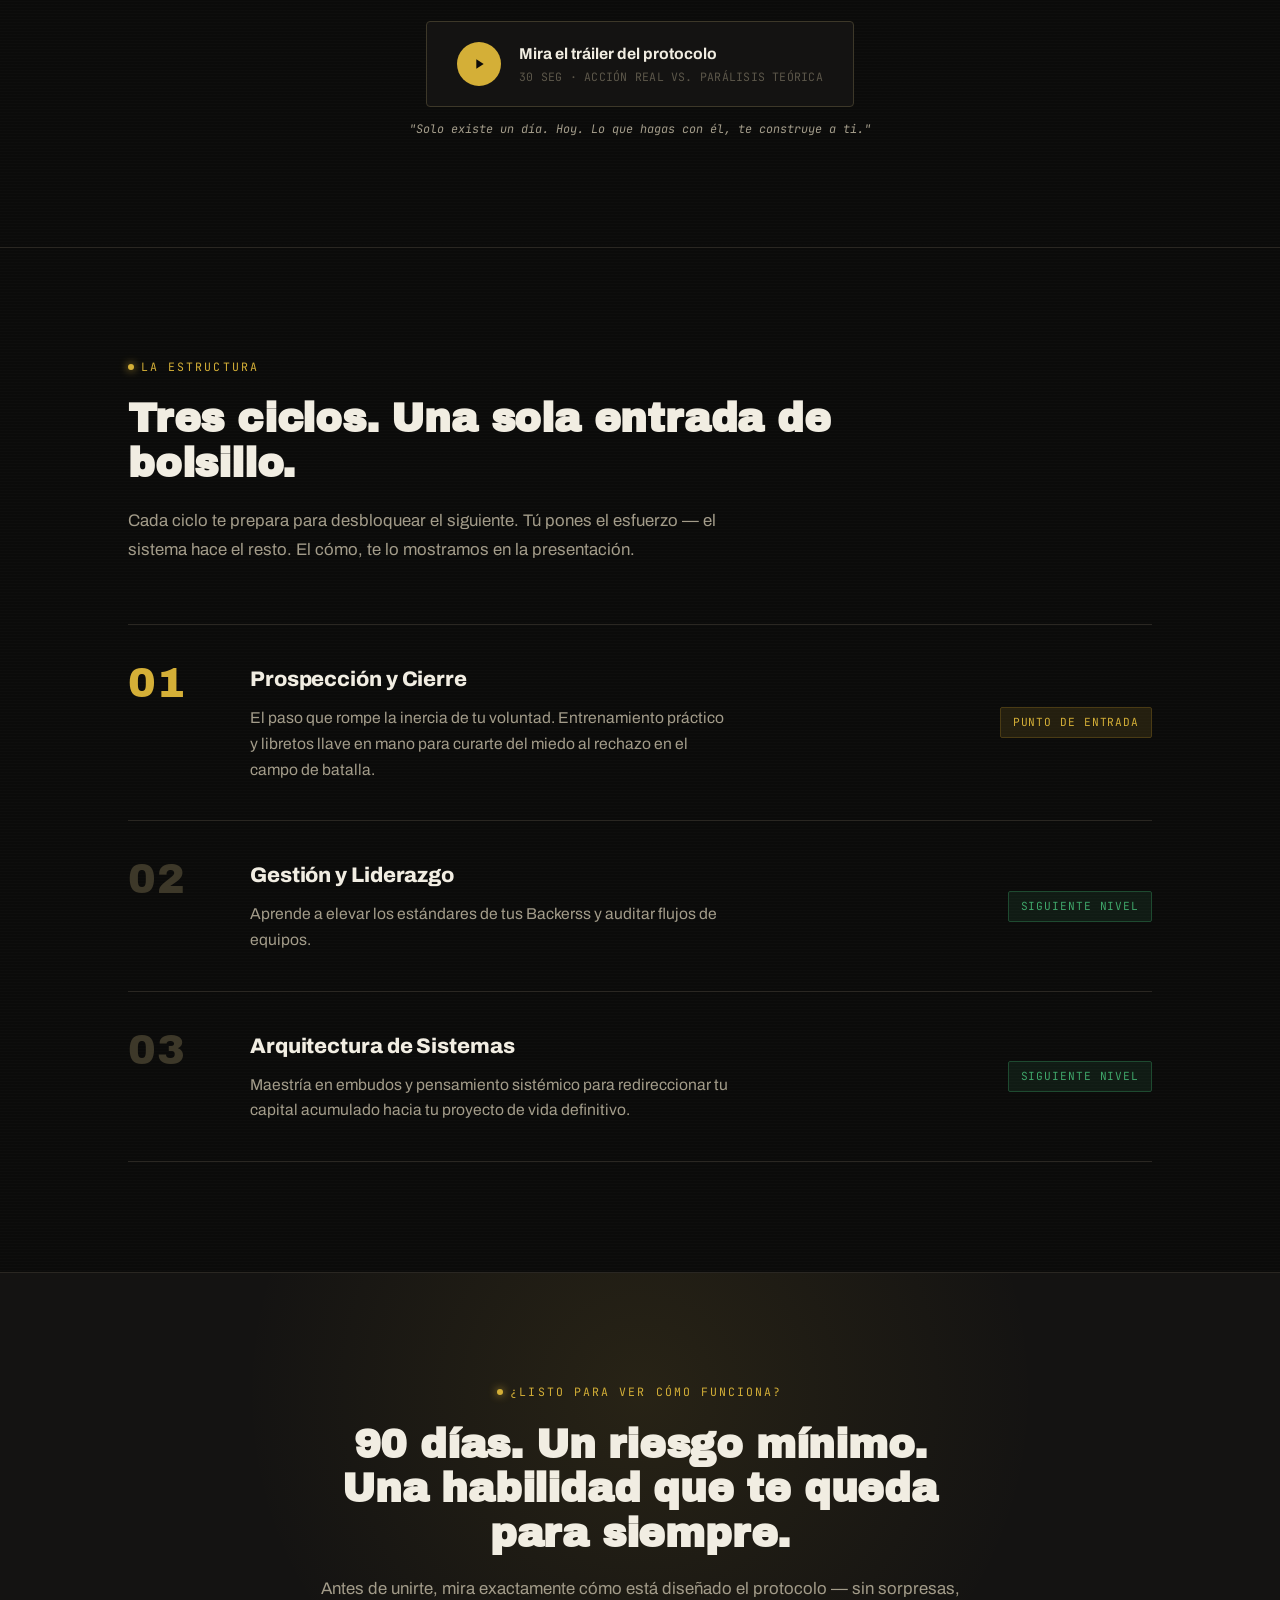
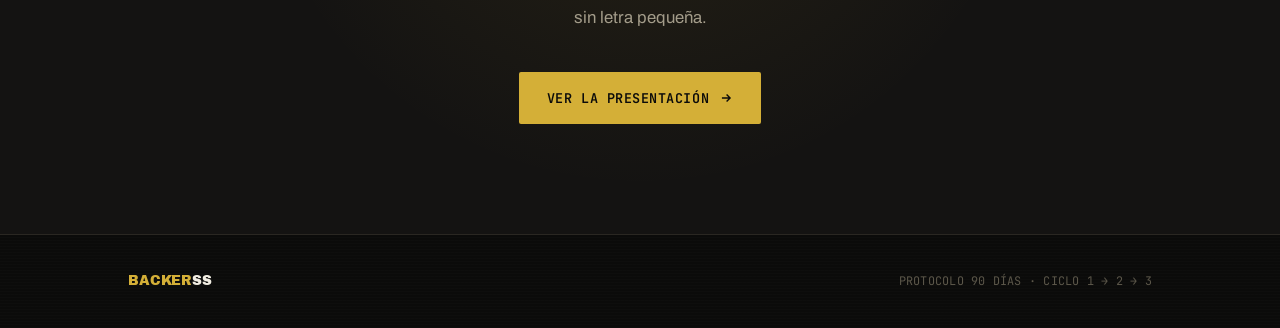
==== commit 9e5a83d2: "Update index.html" ====
--- a/index.html
+++ b/index.html
@@ -60,7 +60,7 @@
   }
   @keyframes pulse-dot { 0%, 100% { opacity: 1; } 50% { opacity: 0.35; } }
 
-  a { color: inherit; text-decoration: none; }
+  a { color: inherit; text-decoration: none; cursor: pointer; }
 
   .wrap { max-width: 1080px; margin: 0 auto; padding: 0 28px; }
 
@@ -303,6 +303,11 @@
     border: 1px solid var(--line-bright);
     background: var(--bg-raised);
     border-radius: 4px;
+    transition: all 0.2s ease;
+  }
+  .video-cta-card:hover {
+    border-color: var(--gold);
+    box-shadow: 0 4px 20px rgba(212,175,55,0.08);
   }
   .video-cta-icon {
     width: 44px; height: 44px;
@@ -315,6 +320,49 @@
   .video-cta-text { text-align: left; }
   .video-cta-text .vt-title { font-weight: 700; color: var(--ink); font-size: 0.98rem; }
   .video-cta-text .vt-sub { font-family: 'JetBrains Mono', monospace; font-size: 0.72rem; color: var(--ink-faint); margin-top: 2px; }
+
+  /* ---------- PREMIUM VIDEO MODAL (POP-UP) ---------- */
+  .video-modal {
+    position: fixed; inset: 0; z-index: 100;
+    background: rgba(11,11,10,0.88);
+    backdrop-filter: blur(12px);
+    display: flex; align-items: center; justify-content: center;
+    opacity: 0; pointer-events: none;
+    transition: opacity 0.3s ease;
+    padding: 20px;
+  }
+  .video-modal.is-open {
+    opacity: 1; pointer-events: auto;
+  }
+  .modal-container {
+    width: 100%; max-width: 420px; /* Dimensiones optimizadas para video vertical de 9:16 */
+    background: var(--bg-raised);
+    border: 1px solid var(--line-bright);
+    border-radius: 6px; overflow: hidden;
+    position: relative; transform: scale(0.92);
+    transition: transform 0.3s cubic-bezier(0.16, 1, 0.3, 1);
+    box-shadow: 0 20px 50px rgba(0,0,0,0.5);
+  }
+  .video-modal.is-open .modal-container {
+    transform: scale(1);
+  }
+  .modal-close {
+    position: absolute; top: 14px; right: 14px; z-index: 10;
+    width: 32px; height: 32px; border-radius: 50%;
+    background: rgba(11,11,10,0.6); border: 1px solid rgba(255,255,255,0.1);
+    color: var(--ink); display: flex; align-items: center; justify-content: center;
+    cursor: pointer; transition: all 0.2s ease;
+  }
+  .modal-close:hover {
+    background: var(--gold); color: #0B0B0A; border-color: var(--gold);
+  }
+  .video-wrapper {
+    width: 100%; aspect-ratio: 9 / 16; /* Forzado de visualización vertical cinematográfica */
+    background: #000; display: flex; align-items: center; justify-content: center;
+  }
+  .video-wrapper video {
+    width: 100%; height: 100%; object-fit: cover;
+  }
 
   /* ---------- CICLOS ---------- */
   .ciclos-head { text-align: left; }
@@ -398,7 +446,7 @@
 <header class="hero">
   <canvas id="financeCanvas" aria-hidden="true"></canvas>
   <div class="wrap">
-    <div class="eyebrow hero-tag">Protocolo de Ejecución</div>
+    <div class="eyebrow hero-tag">Protocolo de Execution</div>
     <h1>Deja de consumir teoría. Entra al simulador real y construye tu <span class="accent">primer activo de alto rendimiento en 90 días</span>.</h1>
     <p class="hero-sub">Backerss es un campo de entrenamiento práctico diseñado para romper la parálisis. Aquí desarrollas las habilidades que producen capital real, usando guiones probados y con un riesgo de entrada mínimo de bolsillo.</p>
     <div class="hero-actions">
@@ -493,7 +541,7 @@
     <p class="hook-note"><span class="reveal-tag">DENTRO DE LA PRESENTACIÓN</span>cómo convertir tu primera venta en el capital de tu propio proyecto.</p>
 
     <div class="video-cta">
-      <a href="#reproductor_trailer_pop_up" class="video-cta-card">
+      <a id="openTrailerBtn" class="video-cta-card">
         <span class="video-cta-icon">
           <svg viewBox="0 0 24 24" fill="#0B0B0A"><path d="M8 5v14l11-7z"/></svg>
         </span>
@@ -509,6 +557,20 @@
   </div>
 </section>
 
+<div id="trailerModal" class="video-modal" aria-hidden="true">
+  <div class="modal-container">
+    <button id="closeTrailerBtn" class="modal-close" aria-label="Cerrar reproductor">
+      <svg width="14" height="14" viewBox="0 0 24 24" fill="none" stroke="currentColor" stroke-width="2.5" stroke-linecap="round"><line x1="18" y1="6" x2="6" y2="18"></line><line x1="6" y1="6" x2="18" y2="18"></line></svg>
+    </button>
+    <div class="video-wrapper">
+      <video id="trailerVideo" controls playsinline preload="metadata">
+        <source src="trailer.mp4" type="video/mp4">
+        Tu navegador no soporta reproducción de video.
+      </video>
+    </div>
+  </div>
+</div>
+
 <section id="ciclos" class="section-line">
   <div class="wrap">
     <div class="eyebrow eyebrow-block">La estructura</div>
@@ -575,6 +637,44 @@
 
 <script>
 (function () {
+  /* ---------- LOGICA DEL INTERACTIVO POP-UP ---------- */
+  var modal = document.getElementById('trailerModal');
+  var openBtn = document.getElementById('openTrailerBtn');
+  var closeBtn = document.getElementById('closeTrailerBtn');
+  var video = document.getElementById('trailerVideo');
+
+  if (modal && openBtn && closeBtn && video) {
+    openBtn.addEventListener('click', function(e) {
+      e.preventDefault();
+      modal.classList.add('is-open');
+      modal.setAttribute('aria-hidden', 'false');
+      video.play().catch(function(err){ console.log("Auto-play prevenido por el navegador"); });
+    });
+
+    function closeModal() {
+      modal.classList.remove('is-open');
+      modal.setAttribute('aria-hidden', 'true');
+      video.pause();
+    }
+
+    closeBtn.addEventListener('click', closeModal);
+    
+    // Cerrar si hace clic por fuera de la caja contenedora
+    modal.addEventListener('click', function(e) {
+      if (e.target === modal) {
+        closeModal();
+      }
+    });
+
+    // Cerrar con la tecla Escape
+    window.addEventListener('keydown', function(e) {
+      if (e.key === 'Escape' && modal.classList.contains('is-open')) {
+        closeModal();
+      }
+    });
+  }
+
+  /* ---------- CANVAS BACKGROUND ANIMATION ---------- */
   var canvas = document.getElementById('financeCanvas');
   if (!canvas) return;
   var ctx = canvas.getContext('2d');
@@ -584,7 +684,7 @@
   var colors = [
     'rgba(212,175,55,', // gold
     'rgba(63,166,106,', // green
-    'rgba(163,156,138,' // dim ink, neutral
+    'rgba(163,156,138,' // dim ink
   ];
 
   var particles = [];
@@ -664,4 +764,670 @@
 })();
 </script>
 </body>
+</html><!DOCTYPE html>
+<html lang="es">
+<head>
+<meta charset="UTF-8">
+<meta name="viewport" content="width=device-width, initial-scale=1.0">
+<title>Backerss — Protocolo de Ejecución</title>
+<link rel="preconnect" href="https://fonts.googleapis.com">
+<link rel="preconnect" href="https://fonts.gstatic.com" crossorigin>
+<link href="https://fonts.googleapis.com/css2?family=Archivo+Black&family=Archivo:wght@400;500;600;700;800&family=JetBrains+Mono:wght@400;500;600&display=swap" rel="stylesheet">
+<style>
+  :root {
+    --bg: #0B0B0A;
+    --bg-raised: #141312;
+    --ink: #F1EDE2;
+    --ink-dim: #A39C8A;
+    --ink-faint: #5C574A;
+    --gold: #D4AF37;
+    --gold-bright: #F0CC5B;
+    --gold-dim: #4A3B14;
+    --green: #3FA66A;
+    --green-dim: #1E4A30;
+    --line: #2A2722;
+    --line-bright: #3D3829;
+  }
+
+  * { margin: 0; padding: 0; box-sizing: border-box; }
+
+  html { scroll-behavior: smooth; }
+
+  body {
+    background: var(--bg);
+    background-image:
+      radial-gradient(ellipse 80% 50% at 50% -10%, rgba(212,175,55,0.10), transparent),
+      repeating-linear-gradient(0deg, rgba(255,255,255,0.012) 0px, rgba(255,255,255,0.012) 1px, transparent 1px, transparent 3px);
+    color: var(--ink);
+    font-family: 'Archivo', sans-serif;
+    line-height: 1.5;
+    overflow-x: hidden;
+  }
+
+  .mono { font-family: 'JetBrains Mono', monospace; letter-spacing: 0.02em; }
+
+  .eyebrow {
+    font-family: 'JetBrains Mono', monospace;
+    font-size: 0.72rem;
+    letter-spacing: 0.18em;
+    text-transform: uppercase;
+    color: var(--gold);
+    display: flex;
+    align-items: center;
+    gap: 0.6em;
+  }
+  .eyebrow::before {
+    content: '';
+    width: 6px; height: 6px;
+    background: var(--gold);
+    border-radius: 50%;
+    box-shadow: 0 0 8px var(--gold);
+    animation: pulse-dot 2s ease-in-out infinite;
+  }
+  @keyframes pulse-dot { 0%, 100% { opacity: 1; } 50% { opacity: 0.35; } }
+
+  a { color: inherit; text-decoration: none; }
+
+  .wrap { max-width: 1080px; margin: 0 auto; padding: 0 28px; }
+
+  /* ---------- NAV ---------- */
+  nav {
+    position: fixed; top: 0; left: 0; right: 0; z-index: 50;
+    background: rgba(11,11,10,0.82);
+    backdrop-filter: blur(10px);
+    border-bottom: 1px solid var(--line);
+  }
+  nav .wrap { display: flex; align-items: center; justify-content: space-between; height: 64px; }
+  .logo { font-family: 'Archivo Black', sans-serif; font-size: 1.05rem; letter-spacing: -0.01em; color: var(--gold); }
+  .logo .s { color: var(--ink); }
+  .nav-cta {
+    font-family: 'JetBrains Mono', monospace;
+    font-size: 0.74rem; letter-spacing: 0.04em; text-transform: uppercase;
+    border: 1px solid var(--line-bright);
+    padding: 9px 16px; border-radius: 2px;
+    transition: all 0.2s ease;
+  }
+  .nav-cta:hover { border-color: var(--gold); color: var(--gold); }
+
+  /* ---------- HERO ---------- */
+  .hero { padding: 168px 0 110px; position: relative; overflow: hidden; }
+
+  #financeCanvas {
+    position: absolute; top: 0; left: 0; width: 100%; height: 100%;
+    z-index: 0; pointer-events: none; opacity: 0.55;
+  }
+  .hero .wrap { position: relative; z-index: 1; }
+  .hero::after {
+    content: ''; position: absolute; inset: 0; z-index: 0;
+    background: linear-gradient(180deg, transparent 0%, transparent 60%, var(--bg) 100%);
+    pointer-events: none;
+  }
+
+  .hero-tag { margin-bottom: 28px; }
+
+  h1 {
+    font-family: 'Archivo Black', sans-serif;
+    font-size: clamp(2.4rem, 6vw, 4.2rem);
+    line-height: 1.05;
+    letter-spacing: -0.01em;
+    max-width: 920px;
+    color: var(--ink);
+  }
+  h1 .accent { color: var(--gold); }
+
+  .hero-sub {
+    margin-top: 26px;
+    font-size: 1.15rem;
+    color: var(--ink-dim);
+    max-width: 600px;
+    line-height: 1.6;
+  }
+
+  .hero-actions {
+    margin-top: 42px;
+    display: flex; align-items: center; gap: 24px; flex-wrap: wrap;
+  }
+
+  .btn-primary {
+    font-family: 'JetBrains Mono', monospace;
+    font-size: 0.84rem; letter-spacing: 0.04em; text-transform: uppercase;
+    background: var(--gold);
+    color: #0B0B0A;
+    font-weight: 600;
+    padding: 16px 28px;
+    border-radius: 2px;
+    display: inline-flex; align-items: center; gap: 10px;
+    transition: all 0.2s ease;
+  }
+  .btn-primary:hover { transform: translateY(-1px); box-shadow: 0 6px 20px rgba(212,175,55,0.25); }
+  .btn-primary svg { width: 14px; height: 14px; transition: transform 0.2s ease; }
+  .btn-primary:hover svg { transform: translateX(3px); }
+
+  .btn-secondary {
+    font-family: 'JetBrains Mono', monospace;
+    font-size: 0.78rem; letter-spacing: 0.04em; text-transform: uppercase;
+    color: var(--ink-dim);
+    border-bottom: 1px solid var(--line-bright);
+    padding-bottom: 3px;
+    transition: all 0.2s ease;
+  }
+  .btn-secondary:hover { color: var(--gold); border-color: var(--gold); }
+
+  .hero-meta { font-family: 'JetBrains Mono', monospace; font-size: 0.76rem; color: var(--ink-faint); letter-spacing: 0.02em; }
+  .hero-video-note { margin-top: 14px; font-family: 'JetBrains Mono', monospace; font-size: 0.74rem; color: var(--ink-faint); }
+
+  /* ---------- TICKER ---------- */
+  .ticker-band {
+    border-top: 1px solid var(--line);
+    border-bottom: 1px solid var(--line);
+    background: var(--bg-raised);
+    overflow: hidden; white-space: nowrap; padding: 13px 0;
+  }
+  .ticker-track { display: inline-flex; animation: ticker 32s linear infinite; }
+  .ticker-track span {
+    font-family: 'JetBrains Mono', monospace;
+    font-size: 0.78rem; color: var(--ink-faint);
+    letter-spacing: 0.05em; padding: 0 2.2em; text-transform: uppercase;
+  }
+  .ticker-track span.gold-mk { color: var(--gold); }
+  .ticker-track span.green-mk { color: var(--green); }
+  @keyframes ticker { from { transform: translateX(0); } to { transform: translateX(-50%); } }
+
+  /* ---------- SECTION SHARED ---------- */
+  section { padding: 110px 0; }
+  .section-line { border-top: 1px solid var(--line); }
+  .eyebrow-block { margin-bottom: 22px; }
+
+  h2 {
+    font-family: 'Archivo Black', sans-serif;
+    font-size: clamp(1.7rem, 3.4vw, 2.5rem);
+    line-height: 1.12;
+    max-width: 760px;
+    letter-spacing: -0.005em;
+    color: var(--ink);
+  }
+
+  .lede { margin-top: 20px; font-size: 1.05rem; color: var(--ink-dim); max-width: 640px; line-height: 1.7; }
+
+  /* ---------- RIESGO BAJO (stat strip) ---------- */
+  .risk-strip {
+    margin-top: 56px;
+    display: grid;
+    grid-template-columns: repeat(3, 1fr);
+    border: 1px solid var(--line);
+  }
+  .risk-cell {
+    padding: 30px 28px;
+    border-left: 1px solid var(--line);
+  }
+  .risk-cell:first-child { border-left: none; }
+  .risk-num {
+    font-family: 'Archivo Black', sans-serif;
+    font-size: 2.3rem;
+    color: var(--gold);
+    line-height: 1;
+  }
+  .risk-num.green { color: var(--green); }
+  .risk-label {
+    margin-top: 8px;
+    font-family: 'JetBrains Mono', monospace;
+    font-size: 0.74rem;
+    color: var(--ink-dim);
+    text-transform: uppercase;
+    letter-spacing: 0.04em;
+    line-height: 1.5;
+  }
+
+  /* ---------- MIEDO REAL ---------- */
+  .fear-block {
+    margin-top: 40px;
+    padding: 30px 34px;
+    border: 1px solid var(--line-bright);
+    background: var(--bg-raised);
+    border-left: 3px solid var(--gold);
+  }
+  .fear-block p { font-size: 1.04rem; color: var(--ink); line-height: 1.75; }
+  .fear-block p + p { margin-top: 14px; color: var(--ink-dim); }
+  .fear-block strong { color: var(--gold); }
+
+  /* ---------- BAÑO DE REALIDAD ---------- */
+  .reality {
+    background: var(--bg-raised);
+    border-top: 1px solid var(--line);
+    border-bottom: 1px solid var(--line);
+    position: relative;
+  }
+  .reality-inner { display: grid; grid-template-columns: 1.1fr 0.9fr; gap: 60px; align-items: center; }
+  .reality blockquote {
+    font-family: 'Archivo Black', sans-serif;
+    font-size: clamp(1.4rem, 2.4vw, 1.95rem);
+    line-height: 1.34;
+    letter-spacing: -0.005em;
+    color: var(--ink);
+  }
+  .reality blockquote .gold-q { color: var(--gold); }
+  .reality-cap {
+    margin-top: 28px; font-size: 1rem; color: var(--ink-dim); line-height: 1.65;
+    border-left: 2px solid var(--green); padding-left: 18px;
+  }
+  .reality-side {
+    font-family: 'JetBrains Mono', monospace; font-size: 0.78rem; color: var(--ink-faint);
+    border: 1px solid var(--line-bright); padding: 26px; line-height: 1.9;
+  }
+  .reality-side .row { display: flex; justify-content: space-between; padding: 8px 0; border-bottom: 1px dashed var(--line); }
+  .reality-side .row:last-child { border-bottom: none; }
+  .reality-side .row span:last-child { color: var(--ink); }
+  .reality-side .row.flag span:last-child { color: var(--gold); }
+
+  /* ---------- CURIOSITY HOOK ---------- */
+  .hook { text-align: center; }
+  .hook h2 { margin: 0 auto; max-width: 720px; }
+  .hook .lede { margin: 20px auto 0; text-align: center; }
+
+  .flow-visual { margin: 70px auto 0; max-width: 760px; position: relative; height: 96px; }
+  .flow-track { position: absolute; top: 50%; left: 0; right: 0; height: 2px; background: var(--line-bright); transform: translateY(-50%); }
+  .flow-fill {
+    position: absolute; top: 50%; left: 0; height: 2px;
+    background: linear-gradient(90deg, var(--gold), var(--green));
+    transform: translateY(-50%); width: 0%;
+    animation: fill-flow 3.4s ease-in-out infinite;
+  }
+  @keyframes fill-flow { 0% { width: 0%; } 35% { width: 100%; } 65% { width: 100%; } 100% { width: 0%; } }
+  .flow-node {
+    position: absolute; top: 50%; transform: translate(-50%, -50%);
+    width: 14px; height: 14px; border-radius: 50%;
+    background: var(--bg); border: 2px solid var(--line-bright); z-index: 2;
+  }
+  .flow-node.n1 { left: 4%; border-color: var(--gold); }
+  .flow-node.n2 { left: 50%; border-color: var(--green); }
+  .flow-node.n3 { left: 96%; border-color: var(--green); }
+  .flow-label {
+    position: absolute; top: calc(50% + 22px); transform: translateX(-50%);
+    font-family: 'JetBrains Mono', monospace; font-size: 0.72rem; color: var(--ink-faint); white-space: nowrap;
+  }
+  .flow-label.l1 { left: 4%; } .flow-label.l2 { left: 50%; } .flow-label.l3 { left: 96%; }
+
+  .hook-note {
+    margin-top: 56px; font-family: 'JetBrains Mono', monospace; font-size: 0.82rem; color: var(--ink-faint);
+    max-width: 520px; margin-left: auto; margin-right: auto; line-height: 1.8;
+  }
+  .hook-note .reveal-tag {
+    color: var(--gold); border: 1px solid var(--gold-dim); padding: 2px 8px; border-radius: 2px;
+    font-size: 0.72rem; margin-right: 8px;
+  }
+
+  /* ---------- VIDEO CTA BLOCK ---------- */
+  .video-cta {
+    margin-top: 46px;
+    text-align: center;
+  }
+  .video-cta-card {
+    display: inline-flex;
+    align-items: center;
+    gap: 18px;
+    padding: 20px 30px;
+    border: 1px solid var(--line-bright);
+    background: var(--bg-raised);
+    border-radius: 4px;
+  }
+  .video-cta-icon {
+    width: 44px; height: 44px;
+    border-radius: 50%;
+    background: var(--gold);
+    display: flex; align-items: center; justify-content: center;
+    flex-shrink: 0;
+  }
+  .video-cta-icon svg { width: 16px; height: 16px; }
+  .video-cta-text { text-align: left; }
+  .video-cta-text .vt-title { font-weight: 700; color: var(--ink); font-size: 0.98rem; }
+  .video-cta-text .vt-sub { font-family: 'JetBrains Mono', monospace; font-size: 0.72rem; color: var(--ink-faint); margin-top: 2px; }
+
+  /* ---------- CICLOS ---------- */
+  .ciclos-head { text-align: left; }
+  .ciclos { margin-top: 60px; display: flex; flex-direction: column; }
+  .ciclo {
+    display: grid; grid-template-columns: 90px 1fr auto; gap: 32px; align-items: start;
+    padding: 38px 0; border-top: 1px solid var(--line); position: relative;
+  }
+  .ciclo:last-child { border-bottom: 1px solid var(--line); }
+  .ciclo-num { font-family: 'Archivo Black', sans-serif; font-size: 2.6rem; color: var(--line-bright); line-height: 1; }
+  .ciclo.is-active .ciclo-num { color: var(--gold); }
+  .ciclo-body h3 { font-family: 'Archivo', sans-serif; font-weight: 800; font-size: 1.32rem; letter-spacing: -0.005em; color: var(--ink); }
+  .ciclo-body p { margin-top: 10px; color: var(--ink-dim); font-size: 0.98rem; line-height: 1.65; max-width: 480px; }
+  .ciclo-status { text-align: right; align-self: center; }
+  .status-pill {
+    font-family: 'JetBrains Mono', monospace; font-size: 0.7rem; letter-spacing: 0.08em; text-transform: uppercase;
+    padding: 6px 12px; border-radius: 2px; white-space: nowrap; display: inline-block;
+  }
+  .status-pill.entry { background: rgba(212,175,55,0.12); color: var(--gold); border: 1px solid var(--gold-dim); }
+  .status-pill.locked { background: rgba(63,166,106,0.10); color: var(--green); border: 1px solid var(--green-dim); }
+
+  /* ---------- FINAL CTA ---------- */
+  .final-cta {
+    text-align: center;
+    background: var(--bg-raised);
+    border-top: 1px solid var(--line);
+    position: relative;
+    overflow: hidden;
+  }
+  .final-cta::before {
+    content: '';
+    position: absolute; top: -50%; left: 50%;
+    width: 800px; height: 800px;
+    background: radial-gradient(circle, rgba(212,175,55,0.10), transparent 70%);
+    transform: translateX(-50%);
+    pointer-events: none;
+  }
+  .final-cta .wrap { position: relative; z-index: 1; }
+  .final-cta h2 { margin: 0 auto; max-width: 640px; }
+  .final-cta .lede { margin: 18px auto 0; text-align: center; }
+  .final-cta .hero-actions { justify-content: center; margin-top: 40px; }
+
+  /* ---------- FOOTER ---------- */
+  footer { padding: 36px 0; border-top: 1px solid var(--line); }
+  footer .wrap { display: flex; justify-content: space-between; align-items: center; flex-wrap: wrap; gap: 12px; }
+  footer .mono { font-size: 0.74rem; color: var(--ink-faint); }
+
+  /* ---------- RESPONSIVE ---------- */
+  @media (max-width: 760px) {
+    .risk-strip { grid-template-columns: 1fr; }
+    .risk-cell { border-left: none; border-top: 1px solid var(--line); }
+    .risk-cell:first-child { border-top: none; }
+    .reality-inner { grid-template-columns: 1fr; gap: 40px; }
+    .ciclo { grid-template-columns: 56px 1fr; }
+    .ciclo-status { grid-column: 1 / -1; text-align: left; margin-top: 4px; }
+    .ciclo-num { font-size: 1.9rem; }
+    section { padding: 76px 0; }
+    .hero { padding: 130px 0 70px; }
+    .flow-visual { display: none; }
+    .video-cta-card { flex-direction: column; text-align: center; }
+    .video-cta-text { text-align: center; }
+  }
+
+  @media (prefers-reduced-motion: reduce) {
+    .ticker-track, .flow-fill, .eyebrow::before { animation: none !important; }
+    .flow-fill { width: 60%; }
+  }
+
+  :focus-visible { outline: 2px solid var(--gold); outline-offset: 3px; }
+</style>
+</head>
+<body>
+
+<nav>
+  <div class="wrap">
+    <div class="logo">BACKER<span class="s">SS</span></div>
+    <a href="presentacion.html" class="nav-cta">Ver presentación</a>
+  </div>
+</nav>
+
+<header class="hero">
+  <canvas id="financeCanvas" aria-hidden="true"></canvas>
+  <div class="wrap">
+    <div class="eyebrow hero-tag">Protocolo de Ejecución</div>
+    <h1>Deja de consumir teoría. Entra al simulador real y construye tu <span class="accent">primer activo de alto rendimiento en 90 días</span>.</h1>
+    <p class="hero-sub">Backerss es un campo de entrenamiento práctico diseñado para romper la parálisis. Aquí desarrollas las habilidades que producen capital real, usando guiones probados y con un riesgo de entrada mínimo de bolsillo.</p>
+    <div class="hero-actions">
+      <a href="presentacion.html" class="btn-primary">
+        Ver la presentación
+        <svg viewBox="0 0 24 24" fill="none" stroke="currentColor" stroke-width="2.4"><path d="M5 12h14M13 6l6 6-6 6"/></svg>
+      </a>
+      <span class="hero-meta mono">90 DÍAS · 3 CICLOS · RETOS REALES</span>
+    </div>
+    <p class="hero-video-note">8 minutos. Ahí te explicamos exactamente cómo funciona el método.</p>
+  </div>
+</header>
+
+<div class="ticker-band">
+  <div class="ticker-track">
+    <span class="gold-mk">RIESGO MÍNIMO DE ENTRADA</span>
+    <span class="green-mk">HABILIDAD QUE SE QUEDA PARA SIEMPRE</span>
+    <span>90 DÍAS DE PROTOCOLO</span>
+    <span class="gold-mk">PERSONAS REALES, RESULTADOS REALES</span>
+    <span class="green-mk">TUS BACKERSS, TU RESPALDO</span>
+    <span>3 CICLOS DE ENTRENAMIENTO</span>
+    <span class="gold-mk">RIESGO MÍNIMO DE ENTRADA</span>
+    <span class="green-mk">HABILIDAD QUE SE QUEDA PARA SIEMPRE</span>
+    <span>90 DÍAS DE PROTOCOLO</span>
+    <span class="gold-mk">PERSONAS REALES, RESULTADOS REALES</span>
+    <span class="green-mk">TUS BACKERSS, TU RESPALDO</span>
+    <span>3 CICLOS DE ENTRENAMIENTO</span>
+  </div>
+</div>
+
+<section class="section-line">
+  <div class="wrap">
+    <div class="eyebrow eyebrow-block">El miedo real</div>
+    <h2>¿Y si pierdo lo que invierto?</h2>
+    <p class="lede">Casi todo el que quiere emprender se queda atascado en esa misma pregunta. Es válida — y Backerss existe exactamente para responderla, antes de que tengas algo grande en juego.</p>
+
+    <div class="fear-block">
+      <p>Aquí también hay una inversión. Pero es tan baja, que el verdadero riesgo no es el dinero. <strong>Es seguir esperando.</strong></p>
+      <p>90 días de entrenamiento real, con personas reales, para descubrir si tienes lo necesario — antes de arriesgar algo que de verdad duela perder.</p>
+    </div>
+
+    <div class="risk-strip">
+      <div class="risk-cell">
+        <div class="risk-num">90</div>
+        <div class="risk-label">Días de entrenamiento real</div>
+      </div>
+      <div class="risk-cell">
+        <div class="risk-num">3</div>
+        <div class="risk-label">Ciclos de habilidad progresiva</div>
+      </div>
+      <div class="risk-cell">
+        <div class="risk-num green">Mínimo</div>
+        <div class="risk-label">Riesgo de entrada — los detalles, en la presentación</div>
+      </div>
+    </div>
+  </div>
+</section>
+
+<section class="reality">
+  <div class="wrap reality-inner">
+    <div>
+      <div class="eyebrow eyebrow-block">El simulador de bajo riesgo</div>
+      <blockquote>Si no puedes generar resultados aquí, con guiones listos y un sistema de copiar y pegar... <span class="gold-q">el mercado real, sin red de protección, te va a costar mucho más caro.</span></blockquote>
+      <p class="reality-cap">Backerss no es un curso. Es tu simulador real — con personas reales, decisiones reales y resultados reales, antes de que arriesgues algo que de verdad duela perder.</p>
+    </div>
+    <div class="reality-side mono">
+      <div class="row"><span>GUIONES</span><span>Listos</span></div>
+      <div class="row"><span>SISTEMA</span><span>Copiar / Pegar</span></div>
+      <div class="row"><span>CAMPO</span><span>Real</span></div>
+      <div class="row flag"><span>RIESGO</span><span>Mínimo</span></div>
+    </div>
+  </div>
+</section>
+
+<section class="section-line hook">
+  <div class="wrap">
+    <div class="eyebrow eyebrow-block" style="justify-content:center;">Lo que sales sabiendo</div>
+    <h2>¿Qué te llevas después de 90 días?</h2>
+    <p class="lede">Una habilidad que ya no se puede perder, y un capital que construiste mientras la entrenabas. La presentación completa te muestra exactamente cómo funcionan los 3 ciclos.</p>
+
+    <div class="flow-visual" aria-hidden="true">
+      <div class="flow-track"></div>
+      <div class="flow-fill"></div>
+      <div class="flow-node n1"></div>
+      <div class="flow-node n2"></div>
+      <div class="flow-node n3"></div>
+      <div class="flow-label l1">CICLO 1</div>
+      <div class="flow-label l2">CICLO 2</div>
+      <div class="flow-label l3">CICLO 3</div>
+    </div>
+
+    <p class="hook-note"><span class="reveal-tag">DENTRO DE LA PRESENTACIÓN</span>cómo convertir tu primera venta en el capital de tu propio proyecto.</p>
+
+    <div class="video-cta">
+      <a href="#reproductor_trailer_pop_up" class="video-cta-card">
+        <span class="video-cta-icon">
+          <svg viewBox="0 0 24 24" fill="#0B0B0A"><path d="M8 5v14l11-7z"/></svg>
+        </span>
+        <div class="video-cta-text">
+          <div class="vt-title">Mira el tráiler del protocolo</div>
+          <div class="vt-sub mono">30 SEG · ACCIÓN REAL VS. PARÁLISIS TEÓRICA</div>
+        </div>
+      </a>
+      <p class="hero-video-note" style="margin-top: 14px; font-style: italic; color: var(--ink-dim); max-width: 500px; margin-left: auto; margin-right: auto; line-height: 1.4;">
+        "Solo existe un día. Hoy. Lo que hagas con él, te construye a ti."
+      </p>
+    </div>
+  </div>
+</section>
+
+<section id="ciclos" class="section-line">
+  <div class="wrap">
+    <div class="eyebrow eyebrow-block">La estructura</div>
+    <h2 class="ciclos-head">Tres ciclos. Una sola entrada de bolsillo.</h2>
+    <p class="lede">Cada ciclo te prepara para desbloquear el siguiente. Tú pones el esfuerzo — el sistema hace el resto. El cómo, te lo mostramos en la presentación.</p>
+
+    <div class="ciclos">
+      <div class="ciclo is-active">
+        <div class="ciclo-num mono">01</div>
+        <div class="ciclo-body">
+          <h3>Prospección y Cierre</h3>
+          <p>El paso que rompe la inercia de tu voluntad. Entrenamiento práctico y libretos llave en mano para curarte del miedo al rechazo en el campo de batalla.</p>
+        </div>
+        <div class="ciclo-status">
+          <span class="status-pill entry">Punto de entrada</span>
+        </div>
+      </div>
+
+      <div class="ciclo">
+        <div class="ciclo-num mono">02</div>
+        <div class="ciclo-body">
+          <h3>Gestión y Liderazgo</h3>
+          <p>Aprende a elevar los estándares de tus Backerss y auditar flujos de equipos.</p>
+        </div>
+        <div class="ciclo-status">
+          <span class="status-pill locked">Siguiente nivel</span>
+        </div>
+      </div>
+
+      <div class="ciclo">
+        <div class="ciclo-num mono">03</div>
+        <div class="ciclo-body">
+          <h3>Arquitectura de Sistemas</h3>
+          <p>Maestría en embudos y pensamiento sistémico para redireccionar tu capital acumulado hacia tu proyecto de vida definitivo.</p>
+        </div>
+        <div class="ciclo-status">
+          <span class="status-pill locked">Siguiente nivel</span>
+        </div>
+      </div>
+    </div>
+  </div>
+</section>
+
+<section class="final-cta">
+  <div class="wrap">
+    <div class="eyebrow eyebrow-block" style="justify-content:center;">¿Listo para ver cómo funciona?</div>
+    <h2>90 días. Un riesgo mínimo.<br>Una habilidad que te queda para siempre.</h2>
+    <p class="lede">Antes de unirte, mira exactamente cómo está diseñado el protocolo — sin sorpresas, sin letra pequeña.</p>
+    <div class="hero-actions">
+      <a href="presentacion.html" class="btn-primary">
+        Ver la presentación
+        <svg viewBox="0 0 24 24" fill="none" stroke="currentColor" stroke-width="2.4"><path d="M5 12h14M13 6l6 6-6 6"/></svg>
+      </a>
+    </div>
+  </div>
+</section>
+
+<footer>
+  <div class="wrap">
+    <span class="logo" style="font-size:0.85rem;">BACKER<span class="s">SS</span></span>
+    <span class="mono">PROTOCOLO 90 DÍAS · CICLO 1 → 2 → 3</span>
+  </div>
+</footer>
+
+<script>
+(function () {
+  var canvas = document.getElementById('financeCanvas');
+  if (!canvas) return;
+  var ctx = canvas.getContext('2d');
+  var reduceMotion = window.matchMedia('(prefers-reduced-motion: reduce)').matches;
+
+  var symbols = ['$', '↗', '✓', '%'];
+  var colors = [
+    'rgba(212,175,55,', // gold
+    'rgba(63,166,106,', // green
+    'rgba(163,156,138,' // dim ink, neutral
+  ];
+
+  var particles = [];
+  var hero, w, h, dpr;
+
+  function resize() {
+    hero = canvas.parentElement;
+    w = hero.offsetWidth;
+    h = hero.offsetHeight;
+    dpr = Math.min(window.devicePixelRatio || 1, 2);
+    canvas.width = w * dpr;
+    canvas.height = h * dpr;
+    canvas.style.width = w + 'px';
+    canvas.style.height = h + 'px';
+    ctx.setTransform(dpr, 0, 0, dpr, 0, 0);
+    seed();
+  }
+
+  function rand(min, max) { return Math.random() * (max - min) + min; }
+
+  function seed() {
+    var count = w < 640 ? 14 : 26;
+    particles = [];
+    for (var i = 0; i < count; i++) {
+      particles.push(makeParticle(true));
+    }
+  }
+
+  function makeParticle(initial) {
+    var colorIdx = Math.random() < 0.5 ? 0 : (Math.random() < 0.75 ? 1 : 2);
+    return {
+      x: rand(0, w),
+      y: initial ? rand(0, h) : h + rand(10, 60),
+      size: rand(11, 22),
+      speed: rand(6, 16) / 100,
+      drift: rand(-0.12, 0.12),
+      symbol: symbols[Math.floor(rand(0, symbols.length))],
+      color: colors[colorIdx],
+      alphaBase: rand(0.12, 0.34),
+      phase: rand(0, Math.PI * 2),
+      flicker: rand(0.002, 0.006)
+    };
+  }
+
+  var t = 0;
+  function tick() {
+    t += 1;
+    ctx.clearRect(0, 0, w, h);
+    for (var i = 0; i < particles.length; i++) {
+      var p = particles[i];
+      p.y -= p.speed;
+      p.x += p.drift;
+      var alpha = p.alphaBase + Math.sin(t * p.flicker + p.phase) * 0.08;
+      if (alpha < 0) alpha = 0;
+      ctx.font = (p.size) + 'px JetBrains Mono, monospace';
+      ctx.fillStyle = p.color + alpha.toFixed(3) + ')';
+      ctx.fillText(p.symbol, p.x, p.y);
+
+      if (p.y < -30) {
+        particles[i] = makeParticle(false);
+        particles[i].x = rand(0, w);
+      }
+    }
+    if (!reduceMotion) {
+      requestAnimationFrame(tick);
+    }
+  }
+
+  window.addEventListener('resize', resize);
+  resize();
+
+  if (reduceMotion) {
+    tick();
+  } else {
+    requestAnimationFrame(tick);
+  }
+})();
+</script>
+</body>
 </html>
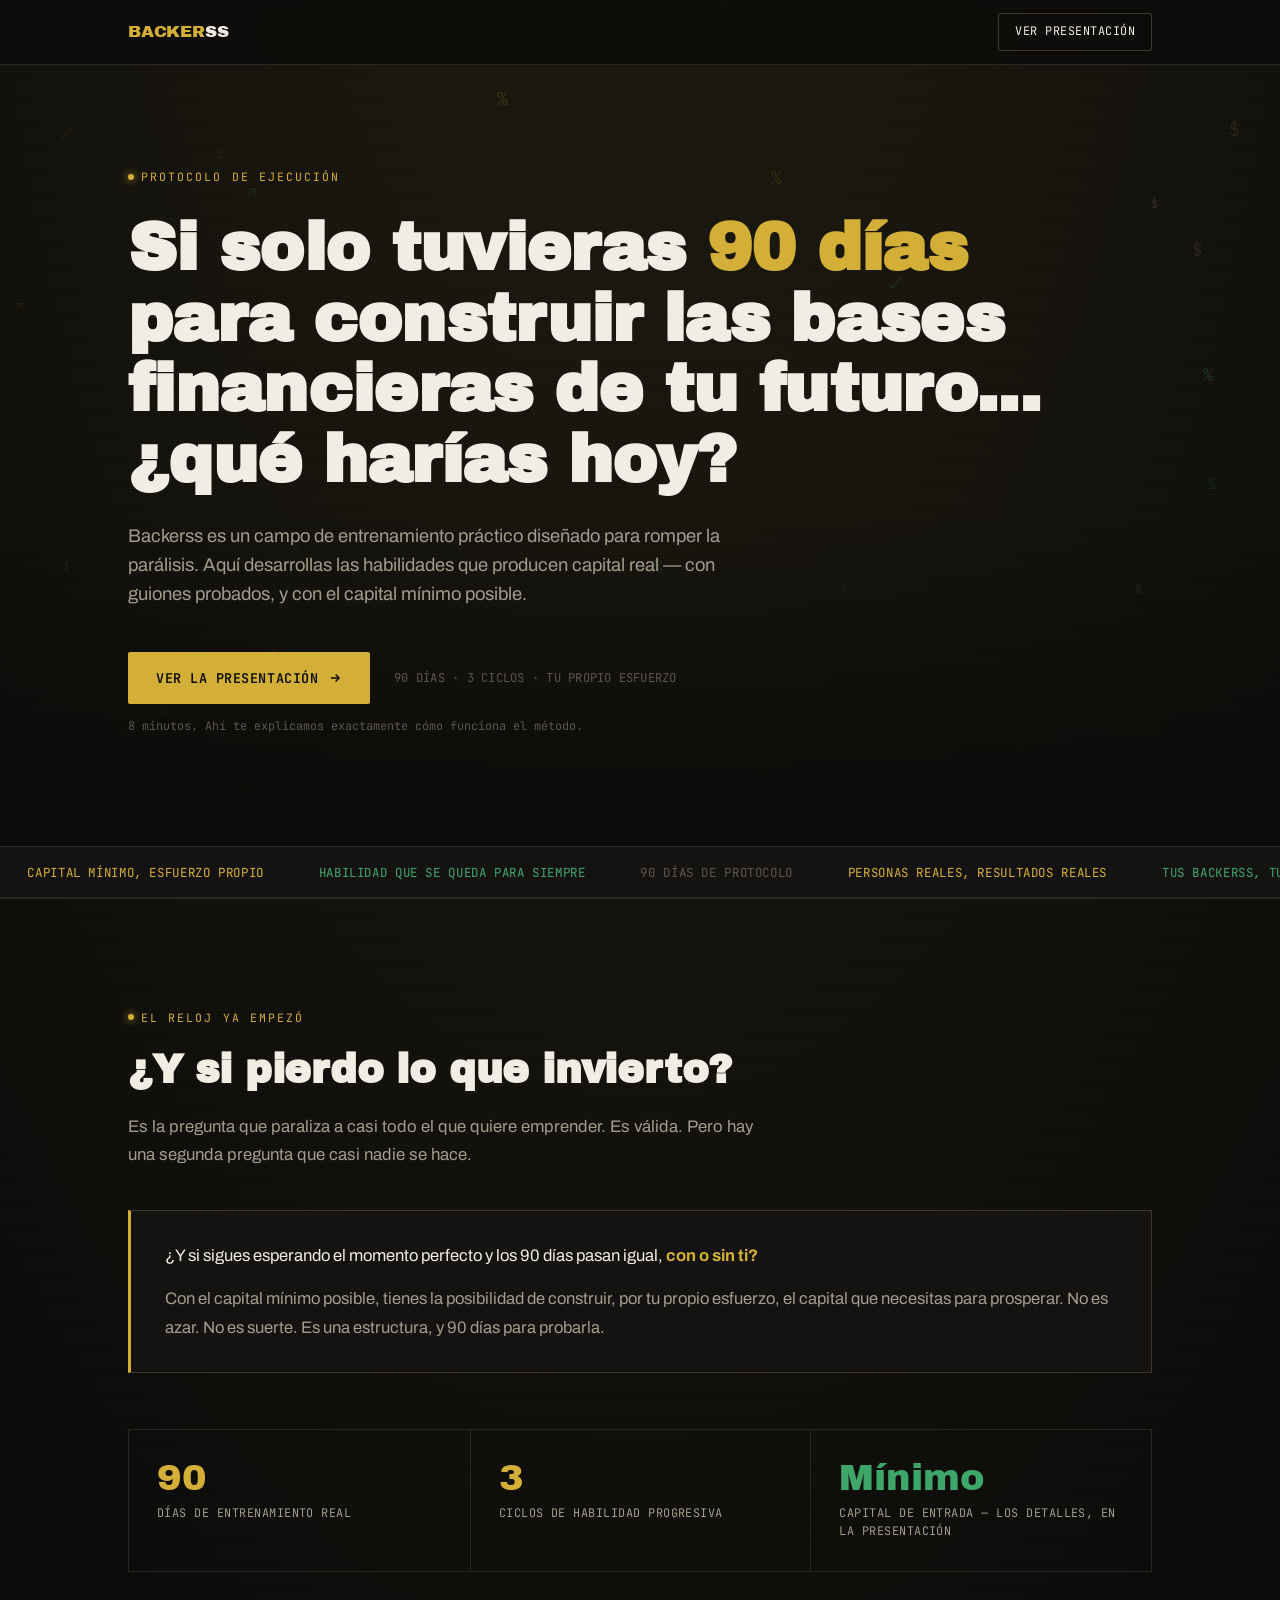
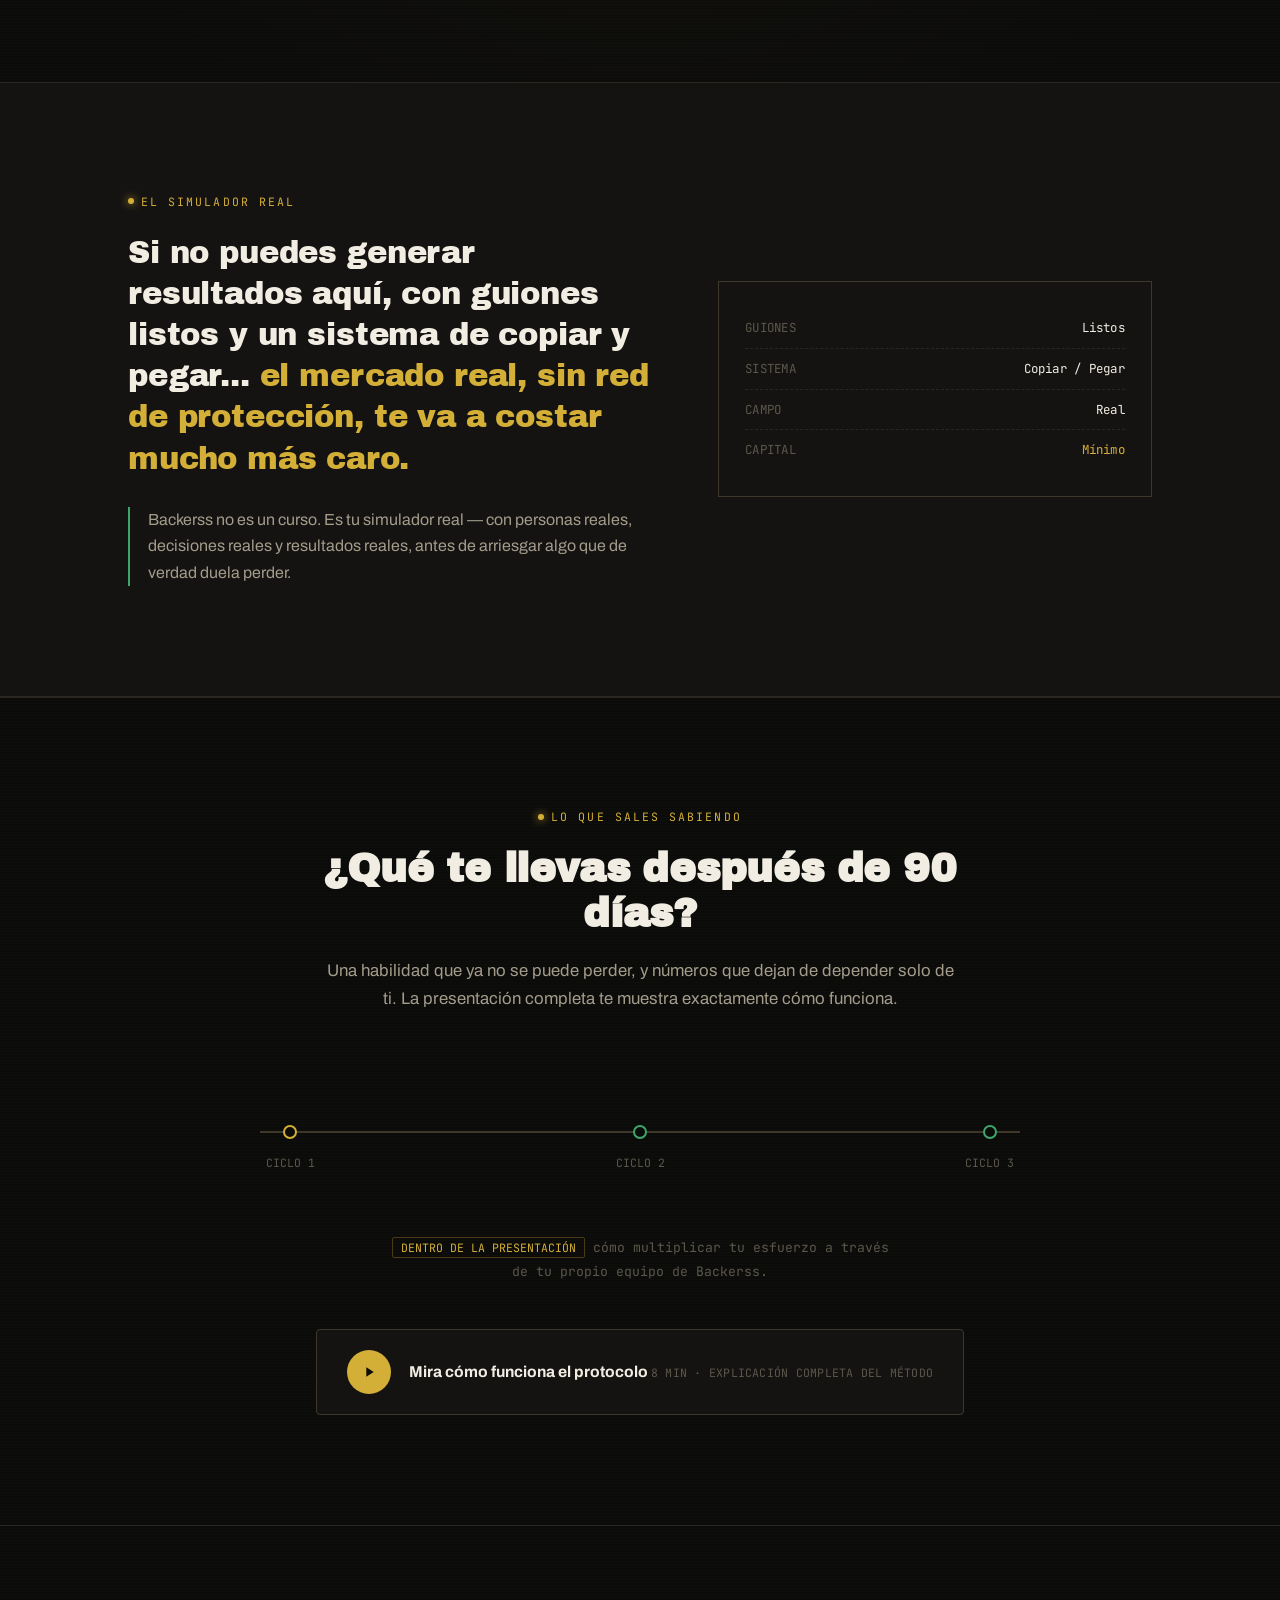
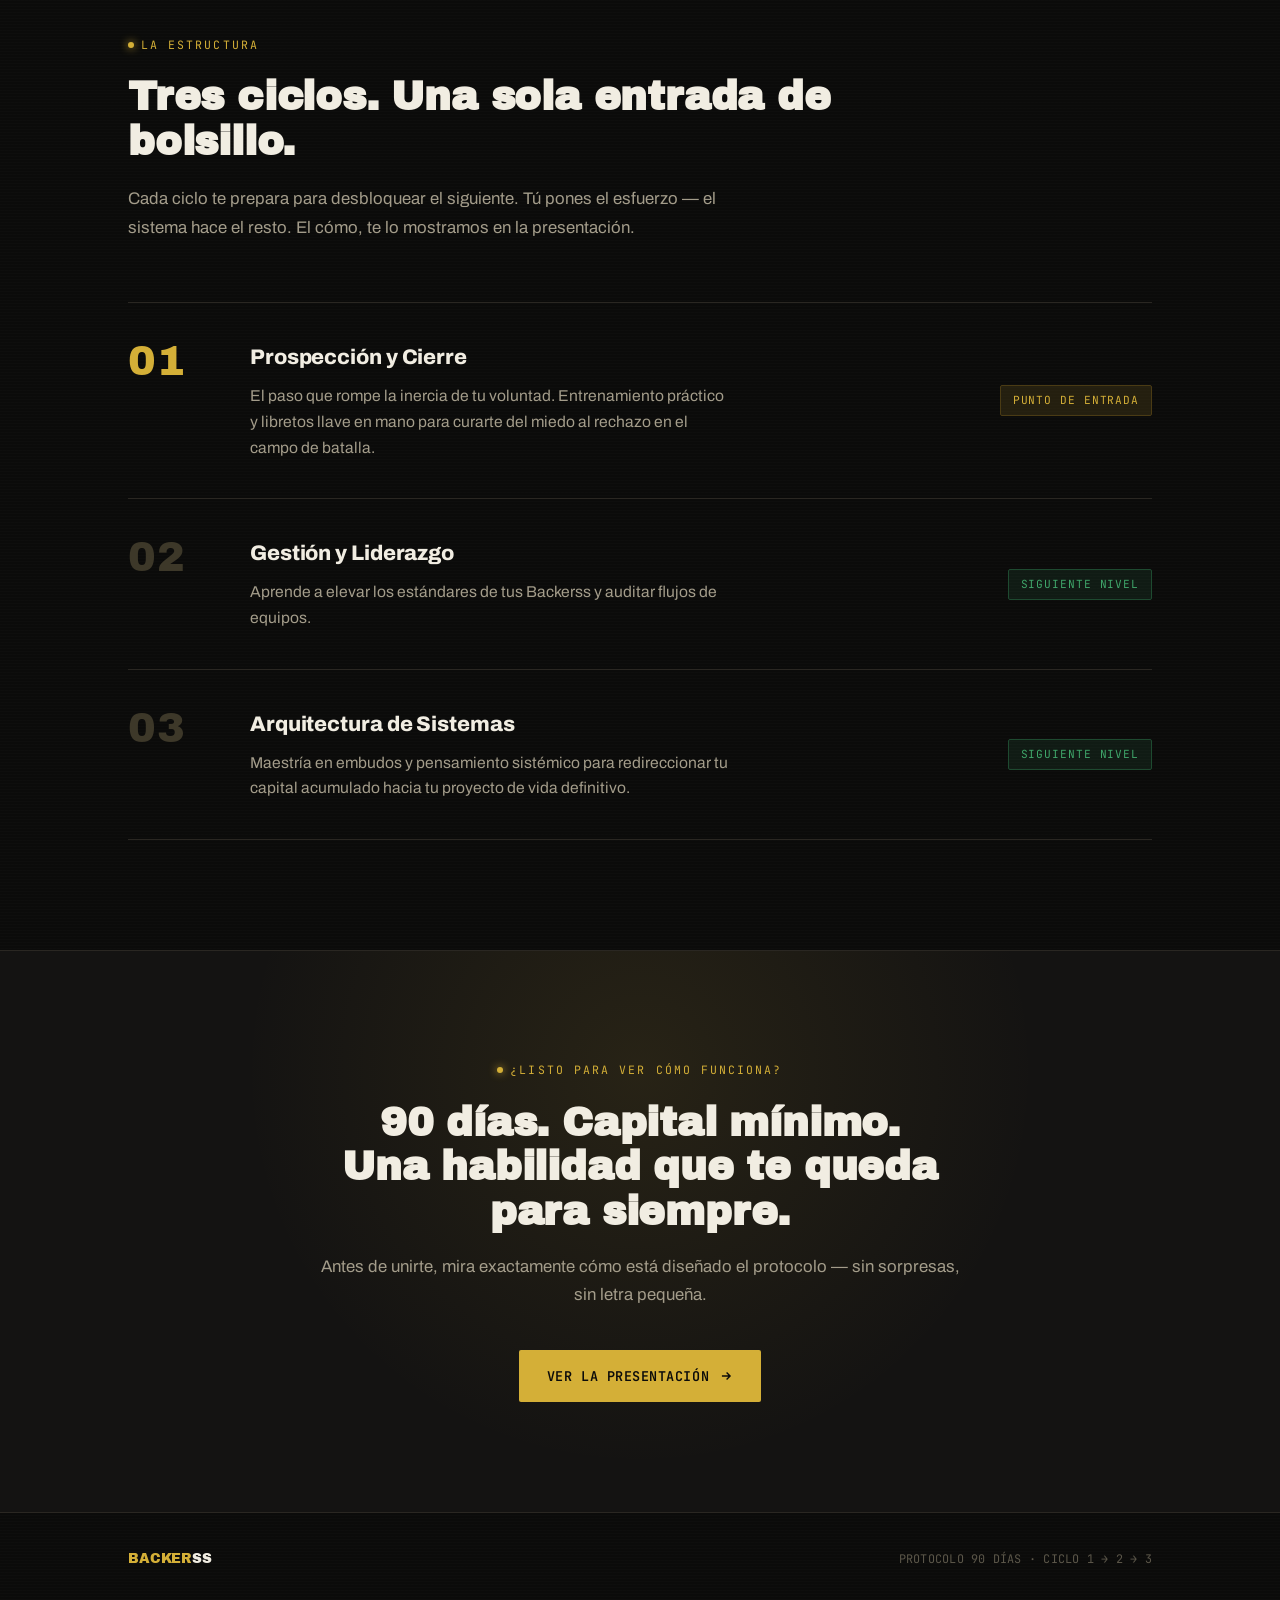
==== commit 51301b9e: "Update index.html" ====
--- a/index.html
+++ b/index.html
@@ -60,7 +60,7 @@
   }
   @keyframes pulse-dot { 0%, 100% { opacity: 1; } 50% { opacity: 0.35; } }
 
-  a { color: inherit; text-decoration: none; cursor: pointer; }
+  a { color: inherit; text-decoration: none; }
 
   .wrap { max-width: 1080px; margin: 0 auto; padding: 0 28px; }
 
@@ -303,11 +303,6 @@
     border: 1px solid var(--line-bright);
     background: var(--bg-raised);
     border-radius: 4px;
-    transition: all 0.2s ease;
-  }
-  .video-cta-card:hover {
-    border-color: var(--gold);
-    box-shadow: 0 4px 20px rgba(212,175,55,0.08);
   }
   .video-cta-icon {
     width: 44px; height: 44px;
@@ -320,49 +315,6 @@
   .video-cta-text { text-align: left; }
   .video-cta-text .vt-title { font-weight: 700; color: var(--ink); font-size: 0.98rem; }
   .video-cta-text .vt-sub { font-family: 'JetBrains Mono', monospace; font-size: 0.72rem; color: var(--ink-faint); margin-top: 2px; }
-
-  /* ---------- PREMIUM VIDEO MODAL (POP-UP) ---------- */
-  .video-modal {
-    position: fixed; inset: 0; z-index: 100;
-    background: rgba(11,11,10,0.88);
-    backdrop-filter: blur(12px);
-    display: flex; align-items: center; justify-content: center;
-    opacity: 0; pointer-events: none;
-    transition: opacity 0.3s ease;
-    padding: 20px;
-  }
-  .video-modal.is-open {
-    opacity: 1; pointer-events: auto;
-  }
-  .modal-container {
-    width: 100%; max-width: 420px; /* Dimensiones optimizadas para video vertical de 9:16 */
-    background: var(--bg-raised);
-    border: 1px solid var(--line-bright);
-    border-radius: 6px; overflow: hidden;
-    position: relative; transform: scale(0.92);
-    transition: transform 0.3s cubic-bezier(0.16, 1, 0.3, 1);
-    box-shadow: 0 20px 50px rgba(0,0,0,0.5);
-  }
-  .video-modal.is-open .modal-container {
-    transform: scale(1);
-  }
-  .modal-close {
-    position: absolute; top: 14px; right: 14px; z-index: 10;
-    width: 32px; height: 32px; border-radius: 50%;
-    background: rgba(11,11,10,0.6); border: 1px solid rgba(255,255,255,0.1);
-    color: var(--ink); display: flex; align-items: center; justify-content: center;
-    cursor: pointer; transition: all 0.2s ease;
-  }
-  .modal-close:hover {
-    background: var(--gold); color: #0B0B0A; border-color: var(--gold);
-  }
-  .video-wrapper {
-    width: 100%; aspect-ratio: 9 / 16; /* Forzado de visualización vertical cinematográfica */
-    background: #000; display: flex; align-items: center; justify-content: center;
-  }
-  .video-wrapper video {
-    width: 100%; height: 100%; object-fit: cover;
-  }
 
   /* ---------- CICLOS ---------- */
   .ciclos-head { text-align: left; }
@@ -446,15 +398,15 @@
 <header class="hero">
   <canvas id="financeCanvas" aria-hidden="true"></canvas>
   <div class="wrap">
-    <div class="eyebrow hero-tag">Protocolo de Execution</div>
-    <h1>Deja de consumir teoría. Entra al simulador real y construye tu <span class="accent">primer activo de alto rendimiento en 90 días</span>.</h1>
-    <p class="hero-sub">Backerss es un campo de entrenamiento práctico diseñado para romper la parálisis. Aquí desarrollas las habilidades que producen capital real, usando guiones probados y con un riesgo de entrada mínimo de bolsillo.</p>
+    <div class="eyebrow hero-tag">Protocolo de Ejecución</div>
+    <h1>Si solo tuvieras <span class="accent">90 días</span> para construir las bases financieras de tu futuro... ¿qué harías hoy?</h1>
+    <p class="hero-sub">Backerss es un campo de entrenamiento práctico diseñado para romper la parálisis. Aquí desarrollas las habilidades que producen capital real — con guiones probados, y con el capital mínimo posible.</p>
     <div class="hero-actions">
       <a href="presentacion.html" class="btn-primary">
         Ver la presentación
         <svg viewBox="0 0 24 24" fill="none" stroke="currentColor" stroke-width="2.4"><path d="M5 12h14M13 6l6 6-6 6"/></svg>
       </a>
-      <span class="hero-meta mono">90 DÍAS · 3 CICLOS · RETOS REALES</span>
+      <span class="hero-meta mono">90 DÍAS · 3 CICLOS · TU PROPIO ESFUERZO</span>
     </div>
     <p class="hero-video-note">8 minutos. Ahí te explicamos exactamente cómo funciona el método.</p>
   </div>
@@ -462,13 +414,13 @@
 
 <div class="ticker-band">
   <div class="ticker-track">
-    <span class="gold-mk">RIESGO MÍNIMO DE ENTRADA</span>
+    <span class="gold-mk">CAPITAL MÍNIMO, ESFUERZO PROPIO</span>
     <span class="green-mk">HABILIDAD QUE SE QUEDA PARA SIEMPRE</span>
     <span>90 DÍAS DE PROTOCOLO</span>
     <span class="gold-mk">PERSONAS REALES, RESULTADOS REALES</span>
     <span class="green-mk">TUS BACKERSS, TU RESPALDO</span>
     <span>3 CICLOS DE ENTRENAMIENTO</span>
-    <span class="gold-mk">RIESGO MÍNIMO DE ENTRADA</span>
+    <span class="gold-mk">CAPITAL MÍNIMO, ESFUERZO PROPIO</span>
     <span class="green-mk">HABILIDAD QUE SE QUEDA PARA SIEMPRE</span>
     <span>90 DÍAS DE PROTOCOLO</span>
     <span class="gold-mk">PERSONAS REALES, RESULTADOS REALES</span>
@@ -479,13 +431,13 @@
 
 <section class="section-line">
   <div class="wrap">
-    <div class="eyebrow eyebrow-block">El miedo real</div>
+    <div class="eyebrow eyebrow-block">El reloj ya empezó</div>
     <h2>¿Y si pierdo lo que invierto?</h2>
-    <p class="lede">Casi todo el que quiere emprender se queda atascado en esa misma pregunta. Es válida — y Backerss existe exactamente para responderla, antes de que tengas algo grande en juego.</p>
+    <p class="lede">Es la pregunta que paraliza a casi todo el que quiere emprender. Es válida. Pero hay una segunda pregunta que casi nadie se hace.</p>
 
     <div class="fear-block">
-      <p>Aquí también hay una inversión. Pero es tan baja, que el verdadero riesgo no es el dinero. <strong>Es seguir esperando.</strong></p>
-      <p>90 días de entrenamiento real, con personas reales, para descubrir si tienes lo necesario — antes de arriesgar algo que de verdad duela perder.</p>
+      <p>¿Y si sigues esperando el momento perfecto y los 90 días pasan igual, <strong>con o sin ti?</strong></p>
+      <p>Con el capital mínimo posible, tienes la posibilidad de construir, por tu propio esfuerzo, el capital que necesitas para prosperar. No es azar. No es suerte. Es una estructura, y 90 días para probarla.</p>
     </div>
 
     <div class="risk-strip">
@@ -499,7 +451,7 @@
       </div>
       <div class="risk-cell">
         <div class="risk-num green">Mínimo</div>
-        <div class="risk-label">Riesgo de entrada — los detalles, en la presentación</div>
+        <div class="risk-label">Capital de entrada — los detalles, en la presentación</div>
       </div>
     </div>
   </div>
@@ -508,15 +460,15 @@
 <section class="reality">
   <div class="wrap reality-inner">
     <div>
-      <div class="eyebrow eyebrow-block">El simulador de bajo riesgo</div>
+      <div class="eyebrow eyebrow-block">El simulador real</div>
       <blockquote>Si no puedes generar resultados aquí, con guiones listos y un sistema de copiar y pegar... <span class="gold-q">el mercado real, sin red de protección, te va a costar mucho más caro.</span></blockquote>
-      <p class="reality-cap">Backerss no es un curso. Es tu simulador real — con personas reales, decisiones reales y resultados reales, antes de que arriesgues algo que de verdad duela perder.</p>
+      <p class="reality-cap">Backerss no es un curso. Es tu simulador real — con personas reales, decisiones reales y resultados reales, antes de arriesgar algo que de verdad duela perder.</p>
     </div>
     <div class="reality-side mono">
       <div class="row"><span>GUIONES</span><span>Listos</span></div>
       <div class="row"><span>SISTEMA</span><span>Copiar / Pegar</span></div>
       <div class="row"><span>CAMPO</span><span>Real</span></div>
-      <div class="row flag"><span>RIESGO</span><span>Mínimo</span></div>
+      <div class="row flag"><span>CAPITAL</span><span>Mínimo</span></div>
     </div>
   </div>
 </section>
@@ -525,7 +477,7 @@
   <div class="wrap">
     <div class="eyebrow eyebrow-block" style="justify-content:center;">Lo que sales sabiendo</div>
     <h2>¿Qué te llevas después de 90 días?</h2>
-    <p class="lede">Una habilidad que ya no se puede perder, y un capital que construiste mientras la entrenabas. La presentación completa te muestra exactamente cómo funcionan los 3 ciclos.</p>
+    <p class="lede">Una habilidad que ya no se puede perder, y números que dejan de depender solo de ti. La presentación completa te muestra exactamente cómo funciona.</p>
 
     <div class="flow-visual" aria-hidden="true">
       <div class="flow-track"></div>
@@ -538,38 +490,21 @@
       <div class="flow-label l3">CICLO 3</div>
     </div>
 
-    <p class="hook-note"><span class="reveal-tag">DENTRO DE LA PRESENTACIÓN</span>cómo convertir tu primera venta en el capital de tu propio proyecto.</p>
+    <p class="hook-note"><span class="reveal-tag">DENTRO DE LA PRESENTACIÓN</span>cómo multiplicar tu esfuerzo a través de tu propio equipo de Backerss.</p>
 
     <div class="video-cta">
-      <a id="openTrailerBtn" class="video-cta-card">
+      <a href="presentacion.html" class="video-cta-card">
         <span class="video-cta-icon">
           <svg viewBox="0 0 24 24" fill="#0B0B0A"><path d="M8 5v14l11-7z"/></svg>
         </span>
-        <div class="video-cta-text">
-          <div class="vt-title">Mira el tráiler del protocolo</div>
-          <div class="vt-sub mono">30 SEG · ACCIÓN REAL VS. PARÁLISIS TEÓRICA</div>
-        </div>
+        <span class="video-cta-text">
+          <span class="vt-title">Mira cómo funciona el protocolo</span>
+          <span class="vt-sub mono">8 MIN · EXPLICACIÓN COMPLETA DEL MÉTODO</span>
+        </span>
       </a>
-      <p class="hero-video-note" style="margin-top: 14px; font-style: italic; color: var(--ink-dim); max-width: 500px; margin-left: auto; margin-right: auto; line-height: 1.4;">
-        "Solo existe un día. Hoy. Lo que hagas con él, te construye a ti."
-      </p>
     </div>
   </div>
 </section>
-
-<div id="trailerModal" class="video-modal" aria-hidden="true">
-  <div class="modal-container">
-    <button id="closeTrailerBtn" class="modal-close" aria-label="Cerrar reproductor">
-      <svg width="14" height="14" viewBox="0 0 24 24" fill="none" stroke="currentColor" stroke-width="2.5" stroke-linecap="round"><line x1="18" y1="6" x2="6" y2="18"></line><line x1="6" y1="6" x2="18" y2="18"></line></svg>
-    </button>
-    <div class="video-wrapper">
-      <video id="trailerVideo" controls playsinline preload="metadata">
-        <source src="trailer.mp4" type="video/mp4">
-        Tu navegador no soporta reproducción de video.
-      </video>
-    </div>
-  </div>
-</div>
 
 <section id="ciclos" class="section-line">
   <div class="wrap">
@@ -617,7 +552,7 @@
 <section class="final-cta">
   <div class="wrap">
     <div class="eyebrow eyebrow-block" style="justify-content:center;">¿Listo para ver cómo funciona?</div>
-    <h2>90 días. Un riesgo mínimo.<br>Una habilidad que te queda para siempre.</h2>
+    <h2>90 días. Capital mínimo.<br>Una habilidad que te queda para siempre.</h2>
     <p class="lede">Antes de unirte, mira exactamente cómo está diseñado el protocolo — sin sorpresas, sin letra pequeña.</p>
     <div class="hero-actions">
       <a href="presentacion.html" class="btn-primary">
@@ -637,44 +572,6 @@
 
 <script>
 (function () {
-  /* ---------- LOGICA DEL INTERACTIVO POP-UP ---------- */
-  var modal = document.getElementById('trailerModal');
-  var openBtn = document.getElementById('openTrailerBtn');
-  var closeBtn = document.getElementById('closeTrailerBtn');
-  var video = document.getElementById('trailerVideo');
-
-  if (modal && openBtn && closeBtn && video) {
-    openBtn.addEventListener('click', function(e) {
-      e.preventDefault();
-      modal.classList.add('is-open');
-      modal.setAttribute('aria-hidden', 'false');
-      video.play().catch(function(err){ console.log("Auto-play prevenido por el navegador"); });
-    });
-
-    function closeModal() {
-      modal.classList.remove('is-open');
-      modal.setAttribute('aria-hidden', 'true');
-      video.pause();
-    }
-
-    closeBtn.addEventListener('click', closeModal);
-    
-    // Cerrar si hace clic por fuera de la caja contenedora
-    modal.addEventListener('click', function(e) {
-      if (e.target === modal) {
-        closeModal();
-      }
-    });
-
-    // Cerrar con la tecla Escape
-    window.addEventListener('keydown', function(e) {
-      if (e.key === 'Escape' && modal.classList.contains('is-open')) {
-        closeModal();
-      }
-    });
-  }
-
-  /* ---------- CANVAS BACKGROUND ANIMATION ---------- */
   var canvas = document.getElementById('financeCanvas');
   if (!canvas) return;
   var ctx = canvas.getContext('2d');
@@ -684,7 +581,7 @@
   var colors = [
     'rgba(212,175,55,', // gold
     'rgba(63,166,106,', // green
-    'rgba(163,156,138,' // dim ink
+    'rgba(163,156,138,' // dim ink, neutral
   ];
 
   var particles = [];
@@ -764,670 +661,4 @@
 })();
 </script>
 </body>
-</html><!DOCTYPE html>
-<html lang="es">
-<head>
-<meta charset="UTF-8">
-<meta name="viewport" content="width=device-width, initial-scale=1.0">
-<title>Backerss — Protocolo de Ejecución</title>
-<link rel="preconnect" href="https://fonts.googleapis.com">
-<link rel="preconnect" href="https://fonts.gstatic.com" crossorigin>
-<link href="https://fonts.googleapis.com/css2?family=Archivo+Black&family=Archivo:wght@400;500;600;700;800&family=JetBrains+Mono:wght@400;500;600&display=swap" rel="stylesheet">
-<style>
-  :root {
-    --bg: #0B0B0A;
-    --bg-raised: #141312;
-    --ink: #F1EDE2;
-    --ink-dim: #A39C8A;
-    --ink-faint: #5C574A;
-    --gold: #D4AF37;
-    --gold-bright: #F0CC5B;
-    --gold-dim: #4A3B14;
-    --green: #3FA66A;
-    --green-dim: #1E4A30;
-    --line: #2A2722;
-    --line-bright: #3D3829;
-  }
-
-  * { margin: 0; padding: 0; box-sizing: border-box; }
-
-  html { scroll-behavior: smooth; }
-
-  body {
-    background: var(--bg);
-    background-image:
-      radial-gradient(ellipse 80% 50% at 50% -10%, rgba(212,175,55,0.10), transparent),
-      repeating-linear-gradient(0deg, rgba(255,255,255,0.012) 0px, rgba(255,255,255,0.012) 1px, transparent 1px, transparent 3px);
-    color: var(--ink);
-    font-family: 'Archivo', sans-serif;
-    line-height: 1.5;
-    overflow-x: hidden;
-  }
-
-  .mono { font-family: 'JetBrains Mono', monospace; letter-spacing: 0.02em; }
-
-  .eyebrow {
-    font-family: 'JetBrains Mono', monospace;
-    font-size: 0.72rem;
-    letter-spacing: 0.18em;
-    text-transform: uppercase;
-    color: var(--gold);
-    display: flex;
-    align-items: center;
-    gap: 0.6em;
-  }
-  .eyebrow::before {
-    content: '';
-    width: 6px; height: 6px;
-    background: var(--gold);
-    border-radius: 50%;
-    box-shadow: 0 0 8px var(--gold);
-    animation: pulse-dot 2s ease-in-out infinite;
-  }
-  @keyframes pulse-dot { 0%, 100% { opacity: 1; } 50% { opacity: 0.35; } }
-
-  a { color: inherit; text-decoration: none; }
-
-  .wrap { max-width: 1080px; margin: 0 auto; padding: 0 28px; }
-
-  /* ---------- NAV ---------- */
-  nav {
-    position: fixed; top: 0; left: 0; right: 0; z-index: 50;
-    background: rgba(11,11,10,0.82);
-    backdrop-filter: blur(10px);
-    border-bottom: 1px solid var(--line);
-  }
-  nav .wrap { display: flex; align-items: center; justify-content: space-between; height: 64px; }
-  .logo { font-family: 'Archivo Black', sans-serif; font-size: 1.05rem; letter-spacing: -0.01em; color: var(--gold); }
-  .logo .s { color: var(--ink); }
-  .nav-cta {
-    font-family: 'JetBrains Mono', monospace;
-    font-size: 0.74rem; letter-spacing: 0.04em; text-transform: uppercase;
-    border: 1px solid var(--line-bright);
-    padding: 9px 16px; border-radius: 2px;
-    transition: all 0.2s ease;
-  }
-  .nav-cta:hover { border-color: var(--gold); color: var(--gold); }
-
-  /* ---------- HERO ---------- */
-  .hero { padding: 168px 0 110px; position: relative; overflow: hidden; }
-
-  #financeCanvas {
-    position: absolute; top: 0; left: 0; width: 100%; height: 100%;
-    z-index: 0; pointer-events: none; opacity: 0.55;
-  }
-  .hero .wrap { position: relative; z-index: 1; }
-  .hero::after {
-    content: ''; position: absolute; inset: 0; z-index: 0;
-    background: linear-gradient(180deg, transparent 0%, transparent 60%, var(--bg) 100%);
-    pointer-events: none;
-  }
-
-  .hero-tag { margin-bottom: 28px; }
-
-  h1 {
-    font-family: 'Archivo Black', sans-serif;
-    font-size: clamp(2.4rem, 6vw, 4.2rem);
-    line-height: 1.05;
-    letter-spacing: -0.01em;
-    max-width: 920px;
-    color: var(--ink);
-  }
-  h1 .accent { color: var(--gold); }
-
-  .hero-sub {
-    margin-top: 26px;
-    font-size: 1.15rem;
-    color: var(--ink-dim);
-    max-width: 600px;
-    line-height: 1.6;
-  }
-
-  .hero-actions {
-    margin-top: 42px;
-    display: flex; align-items: center; gap: 24px; flex-wrap: wrap;
-  }
-
-  .btn-primary {
-    font-family: 'JetBrains Mono', monospace;
-    font-size: 0.84rem; letter-spacing: 0.04em; text-transform: uppercase;
-    background: var(--gold);
-    color: #0B0B0A;
-    font-weight: 600;
-    padding: 16px 28px;
-    border-radius: 2px;
-    display: inline-flex; align-items: center; gap: 10px;
-    transition: all 0.2s ease;
-  }
-  .btn-primary:hover { transform: translateY(-1px); box-shadow: 0 6px 20px rgba(212,175,55,0.25); }
-  .btn-primary svg { width: 14px; height: 14px; transition: transform 0.2s ease; }
-  .btn-primary:hover svg { transform: translateX(3px); }
-
-  .btn-secondary {
-    font-family: 'JetBrains Mono', monospace;
-    font-size: 0.78rem; letter-spacing: 0.04em; text-transform: uppercase;
-    color: var(--ink-dim);
-    border-bottom: 1px solid var(--line-bright);
-    padding-bottom: 3px;
-    transition: all 0.2s ease;
-  }
-  .btn-secondary:hover { color: var(--gold); border-color: var(--gold); }
-
-  .hero-meta { font-family: 'JetBrains Mono', monospace; font-size: 0.76rem; color: var(--ink-faint); letter-spacing: 0.02em; }
-  .hero-video-note { margin-top: 14px; font-family: 'JetBrains Mono', monospace; font-size: 0.74rem; color: var(--ink-faint); }
-
-  /* ---------- TICKER ---------- */
-  .ticker-band {
-    border-top: 1px solid var(--line);
-    border-bottom: 1px solid var(--line);
-    background: var(--bg-raised);
-    overflow: hidden; white-space: nowrap; padding: 13px 0;
-  }
-  .ticker-track { display: inline-flex; animation: ticker 32s linear infinite; }
-  .ticker-track span {
-    font-family: 'JetBrains Mono', monospace;
-    font-size: 0.78rem; color: var(--ink-faint);
-    letter-spacing: 0.05em; padding: 0 2.2em; text-transform: uppercase;
-  }
-  .ticker-track span.gold-mk { color: var(--gold); }
-  .ticker-track span.green-mk { color: var(--green); }
-  @keyframes ticker { from { transform: translateX(0); } to { transform: translateX(-50%); } }
-
-  /* ---------- SECTION SHARED ---------- */
-  section { padding: 110px 0; }
-  .section-line { border-top: 1px solid var(--line); }
-  .eyebrow-block { margin-bottom: 22px; }
-
-  h2 {
-    font-family: 'Archivo Black', sans-serif;
-    font-size: clamp(1.7rem, 3.4vw, 2.5rem);
-    line-height: 1.12;
-    max-width: 760px;
-    letter-spacing: -0.005em;
-    color: var(--ink);
-  }
-
-  .lede { margin-top: 20px; font-size: 1.05rem; color: var(--ink-dim); max-width: 640px; line-height: 1.7; }
-
-  /* ---------- RIESGO BAJO (stat strip) ---------- */
-  .risk-strip {
-    margin-top: 56px;
-    display: grid;
-    grid-template-columns: repeat(3, 1fr);
-    border: 1px solid var(--line);
-  }
-  .risk-cell {
-    padding: 30px 28px;
-    border-left: 1px solid var(--line);
-  }
-  .risk-cell:first-child { border-left: none; }
-  .risk-num {
-    font-family: 'Archivo Black', sans-serif;
-    font-size: 2.3rem;
-    color: var(--gold);
-    line-height: 1;
-  }
-  .risk-num.green { color: var(--green); }
-  .risk-label {
-    margin-top: 8px;
-    font-family: 'JetBrains Mono', monospace;
-    font-size: 0.74rem;
-    color: var(--ink-dim);
-    text-transform: uppercase;
-    letter-spacing: 0.04em;
-    line-height: 1.5;
-  }
-
-  /* ---------- MIEDO REAL ---------- */
-  .fear-block {
-    margin-top: 40px;
-    padding: 30px 34px;
-    border: 1px solid var(--line-bright);
-    background: var(--bg-raised);
-    border-left: 3px solid var(--gold);
-  }
-  .fear-block p { font-size: 1.04rem; color: var(--ink); line-height: 1.75; }
-  .fear-block p + p { margin-top: 14px; color: var(--ink-dim); }
-  .fear-block strong { color: var(--gold); }
-
-  /* ---------- BAÑO DE REALIDAD ---------- */
-  .reality {
-    background: var(--bg-raised);
-    border-top: 1px solid var(--line);
-    border-bottom: 1px solid var(--line);
-    position: relative;
-  }
-  .reality-inner { display: grid; grid-template-columns: 1.1fr 0.9fr; gap: 60px; align-items: center; }
-  .reality blockquote {
-    font-family: 'Archivo Black', sans-serif;
-    font-size: clamp(1.4rem, 2.4vw, 1.95rem);
-    line-height: 1.34;
-    letter-spacing: -0.005em;
-    color: var(--ink);
-  }
-  .reality blockquote .gold-q { color: var(--gold); }
-  .reality-cap {
-    margin-top: 28px; font-size: 1rem; color: var(--ink-dim); line-height: 1.65;
-    border-left: 2px solid var(--green); padding-left: 18px;
-  }
-  .reality-side {
-    font-family: 'JetBrains Mono', monospace; font-size: 0.78rem; color: var(--ink-faint);
-    border: 1px solid var(--line-bright); padding: 26px; line-height: 1.9;
-  }
-  .reality-side .row { display: flex; justify-content: space-between; padding: 8px 0; border-bottom: 1px dashed var(--line); }
-  .reality-side .row:last-child { border-bottom: none; }
-  .reality-side .row span:last-child { color: var(--ink); }
-  .reality-side .row.flag span:last-child { color: var(--gold); }
-
-  /* ---------- CURIOSITY HOOK ---------- */
-  .hook { text-align: center; }
-  .hook h2 { margin: 0 auto; max-width: 720px; }
-  .hook .lede { margin: 20px auto 0; text-align: center; }
-
-  .flow-visual { margin: 70px auto 0; max-width: 760px; position: relative; height: 96px; }
-  .flow-track { position: absolute; top: 50%; left: 0; right: 0; height: 2px; background: var(--line-bright); transform: translateY(-50%); }
-  .flow-fill {
-    position: absolute; top: 50%; left: 0; height: 2px;
-    background: linear-gradient(90deg, var(--gold), var(--green));
-    transform: translateY(-50%); width: 0%;
-    animation: fill-flow 3.4s ease-in-out infinite;
-  }
-  @keyframes fill-flow { 0% { width: 0%; } 35% { width: 100%; } 65% { width: 100%; } 100% { width: 0%; } }
-  .flow-node {
-    position: absolute; top: 50%; transform: translate(-50%, -50%);
-    width: 14px; height: 14px; border-radius: 50%;
-    background: var(--bg); border: 2px solid var(--line-bright); z-index: 2;
-  }
-  .flow-node.n1 { left: 4%; border-color: var(--gold); }
-  .flow-node.n2 { left: 50%; border-color: var(--green); }
-  .flow-node.n3 { left: 96%; border-color: var(--green); }
-  .flow-label {
-    position: absolute; top: calc(50% + 22px); transform: translateX(-50%);
-    font-family: 'JetBrains Mono', monospace; font-size: 0.72rem; color: var(--ink-faint); white-space: nowrap;
-  }
-  .flow-label.l1 { left: 4%; } .flow-label.l2 { left: 50%; } .flow-label.l3 { left: 96%; }
-
-  .hook-note {
-    margin-top: 56px; font-family: 'JetBrains Mono', monospace; font-size: 0.82rem; color: var(--ink-faint);
-    max-width: 520px; margin-left: auto; margin-right: auto; line-height: 1.8;
-  }
-  .hook-note .reveal-tag {
-    color: var(--gold); border: 1px solid var(--gold-dim); padding: 2px 8px; border-radius: 2px;
-    font-size: 0.72rem; margin-right: 8px;
-  }
-
-  /* ---------- VIDEO CTA BLOCK ---------- */
-  .video-cta {
-    margin-top: 46px;
-    text-align: center;
-  }
-  .video-cta-card {
-    display: inline-flex;
-    align-items: center;
-    gap: 18px;
-    padding: 20px 30px;
-    border: 1px solid var(--line-bright);
-    background: var(--bg-raised);
-    border-radius: 4px;
-  }
-  .video-cta-icon {
-    width: 44px; height: 44px;
-    border-radius: 50%;
-    background: var(--gold);
-    display: flex; align-items: center; justify-content: center;
-    flex-shrink: 0;
-  }
-  .video-cta-icon svg { width: 16px; height: 16px; }
-  .video-cta-text { text-align: left; }
-  .video-cta-text .vt-title { font-weight: 700; color: var(--ink); font-size: 0.98rem; }
-  .video-cta-text .vt-sub { font-family: 'JetBrains Mono', monospace; font-size: 0.72rem; color: var(--ink-faint); margin-top: 2px; }
-
-  /* ---------- CICLOS ---------- */
-  .ciclos-head { text-align: left; }
-  .ciclos { margin-top: 60px; display: flex; flex-direction: column; }
-  .ciclo {
-    display: grid; grid-template-columns: 90px 1fr auto; gap: 32px; align-items: start;
-    padding: 38px 0; border-top: 1px solid var(--line); position: relative;
-  }
-  .ciclo:last-child { border-bottom: 1px solid var(--line); }
-  .ciclo-num { font-family: 'Archivo Black', sans-serif; font-size: 2.6rem; color: var(--line-bright); line-height: 1; }
-  .ciclo.is-active .ciclo-num { color: var(--gold); }
-  .ciclo-body h3 { font-family: 'Archivo', sans-serif; font-weight: 800; font-size: 1.32rem; letter-spacing: -0.005em; color: var(--ink); }
-  .ciclo-body p { margin-top: 10px; color: var(--ink-dim); font-size: 0.98rem; line-height: 1.65; max-width: 480px; }
-  .ciclo-status { text-align: right; align-self: center; }
-  .status-pill {
-    font-family: 'JetBrains Mono', monospace; font-size: 0.7rem; letter-spacing: 0.08em; text-transform: uppercase;
-    padding: 6px 12px; border-radius: 2px; white-space: nowrap; display: inline-block;
-  }
-  .status-pill.entry { background: rgba(212,175,55,0.12); color: var(--gold); border: 1px solid var(--gold-dim); }
-  .status-pill.locked { background: rgba(63,166,106,0.10); color: var(--green); border: 1px solid var(--green-dim); }
-
-  /* ---------- FINAL CTA ---------- */
-  .final-cta {
-    text-align: center;
-    background: var(--bg-raised);
-    border-top: 1px solid var(--line);
-    position: relative;
-    overflow: hidden;
-  }
-  .final-cta::before {
-    content: '';
-    position: absolute; top: -50%; left: 50%;
-    width: 800px; height: 800px;
-    background: radial-gradient(circle, rgba(212,175,55,0.10), transparent 70%);
-    transform: translateX(-50%);
-    pointer-events: none;
-  }
-  .final-cta .wrap { position: relative; z-index: 1; }
-  .final-cta h2 { margin: 0 auto; max-width: 640px; }
-  .final-cta .lede { margin: 18px auto 0; text-align: center; }
-  .final-cta .hero-actions { justify-content: center; margin-top: 40px; }
-
-  /* ---------- FOOTER ---------- */
-  footer { padding: 36px 0; border-top: 1px solid var(--line); }
-  footer .wrap { display: flex; justify-content: space-between; align-items: center; flex-wrap: wrap; gap: 12px; }
-  footer .mono { font-size: 0.74rem; color: var(--ink-faint); }
-
-  /* ---------- RESPONSIVE ---------- */
-  @media (max-width: 760px) {
-    .risk-strip { grid-template-columns: 1fr; }
-    .risk-cell { border-left: none; border-top: 1px solid var(--line); }
-    .risk-cell:first-child { border-top: none; }
-    .reality-inner { grid-template-columns: 1fr; gap: 40px; }
-    .ciclo { grid-template-columns: 56px 1fr; }
-    .ciclo-status { grid-column: 1 / -1; text-align: left; margin-top: 4px; }
-    .ciclo-num { font-size: 1.9rem; }
-    section { padding: 76px 0; }
-    .hero { padding: 130px 0 70px; }
-    .flow-visual { display: none; }
-    .video-cta-card { flex-direction: column; text-align: center; }
-    .video-cta-text { text-align: center; }
-  }
-
-  @media (prefers-reduced-motion: reduce) {
-    .ticker-track, .flow-fill, .eyebrow::before { animation: none !important; }
-    .flow-fill { width: 60%; }
-  }
-
-  :focus-visible { outline: 2px solid var(--gold); outline-offset: 3px; }
-</style>
-</head>
-<body>
-
-<nav>
-  <div class="wrap">
-    <div class="logo">BACKER<span class="s">SS</span></div>
-    <a href="presentacion.html" class="nav-cta">Ver presentación</a>
-  </div>
-</nav>
-
-<header class="hero">
-  <canvas id="financeCanvas" aria-hidden="true"></canvas>
-  <div class="wrap">
-    <div class="eyebrow hero-tag">Protocolo de Ejecución</div>
-    <h1>Deja de consumir teoría. Entra al simulador real y construye tu <span class="accent">primer activo de alto rendimiento en 90 días</span>.</h1>
-    <p class="hero-sub">Backerss es un campo de entrenamiento práctico diseñado para romper la parálisis. Aquí desarrollas las habilidades que producen capital real, usando guiones probados y con un riesgo de entrada mínimo de bolsillo.</p>
-    <div class="hero-actions">
-      <a href="presentacion.html" class="btn-primary">
-        Ver la presentación
-        <svg viewBox="0 0 24 24" fill="none" stroke="currentColor" stroke-width="2.4"><path d="M5 12h14M13 6l6 6-6 6"/></svg>
-      </a>
-      <span class="hero-meta mono">90 DÍAS · 3 CICLOS · RETOS REALES</span>
-    </div>
-    <p class="hero-video-note">8 minutos. Ahí te explicamos exactamente cómo funciona el método.</p>
-  </div>
-</header>
-
-<div class="ticker-band">
-  <div class="ticker-track">
-    <span class="gold-mk">RIESGO MÍNIMO DE ENTRADA</span>
-    <span class="green-mk">HABILIDAD QUE SE QUEDA PARA SIEMPRE</span>
-    <span>90 DÍAS DE PROTOCOLO</span>
-    <span class="gold-mk">PERSONAS REALES, RESULTADOS REALES</span>
-    <span class="green-mk">TUS BACKERSS, TU RESPALDO</span>
-    <span>3 CICLOS DE ENTRENAMIENTO</span>
-    <span class="gold-mk">RIESGO MÍNIMO DE ENTRADA</span>
-    <span class="green-mk">HABILIDAD QUE SE QUEDA PARA SIEMPRE</span>
-    <span>90 DÍAS DE PROTOCOLO</span>
-    <span class="gold-mk">PERSONAS REALES, RESULTADOS REALES</span>
-    <span class="green-mk">TUS BACKERSS, TU RESPALDO</span>
-    <span>3 CICLOS DE ENTRENAMIENTO</span>
-  </div>
-</div>
-
-<section class="section-line">
-  <div class="wrap">
-    <div class="eyebrow eyebrow-block">El miedo real</div>
-    <h2>¿Y si pierdo lo que invierto?</h2>
-    <p class="lede">Casi todo el que quiere emprender se queda atascado en esa misma pregunta. Es válida — y Backerss existe exactamente para responderla, antes de que tengas algo grande en juego.</p>
-
-    <div class="fear-block">
-      <p>Aquí también hay una inversión. Pero es tan baja, que el verdadero riesgo no es el dinero. <strong>Es seguir esperando.</strong></p>
-      <p>90 días de entrenamiento real, con personas reales, para descubrir si tienes lo necesario — antes de arriesgar algo que de verdad duela perder.</p>
-    </div>
-
-    <div class="risk-strip">
-      <div class="risk-cell">
-        <div class="risk-num">90</div>
-        <div class="risk-label">Días de entrenamiento real</div>
-      </div>
-      <div class="risk-cell">
-        <div class="risk-num">3</div>
-        <div class="risk-label">Ciclos de habilidad progresiva</div>
-      </div>
-      <div class="risk-cell">
-        <div class="risk-num green">Mínimo</div>
-        <div class="risk-label">Riesgo de entrada — los detalles, en la presentación</div>
-      </div>
-    </div>
-  </div>
-</section>
-
-<section class="reality">
-  <div class="wrap reality-inner">
-    <div>
-      <div class="eyebrow eyebrow-block">El simulador de bajo riesgo</div>
-      <blockquote>Si no puedes generar resultados aquí, con guiones listos y un sistema de copiar y pegar... <span class="gold-q">el mercado real, sin red de protección, te va a costar mucho más caro.</span></blockquote>
-      <p class="reality-cap">Backerss no es un curso. Es tu simulador real — con personas reales, decisiones reales y resultados reales, antes de que arriesgues algo que de verdad duela perder.</p>
-    </div>
-    <div class="reality-side mono">
-      <div class="row"><span>GUIONES</span><span>Listos</span></div>
-      <div class="row"><span>SISTEMA</span><span>Copiar / Pegar</span></div>
-      <div class="row"><span>CAMPO</span><span>Real</span></div>
-      <div class="row flag"><span>RIESGO</span><span>Mínimo</span></div>
-    </div>
-  </div>
-</section>
-
-<section class="section-line hook">
-  <div class="wrap">
-    <div class="eyebrow eyebrow-block" style="justify-content:center;">Lo que sales sabiendo</div>
-    <h2>¿Qué te llevas después de 90 días?</h2>
-    <p class="lede">Una habilidad que ya no se puede perder, y un capital que construiste mientras la entrenabas. La presentación completa te muestra exactamente cómo funcionan los 3 ciclos.</p>
-
-    <div class="flow-visual" aria-hidden="true">
-      <div class="flow-track"></div>
-      <div class="flow-fill"></div>
-      <div class="flow-node n1"></div>
-      <div class="flow-node n2"></div>
-      <div class="flow-node n3"></div>
-      <div class="flow-label l1">CICLO 1</div>
-      <div class="flow-label l2">CICLO 2</div>
-      <div class="flow-label l3">CICLO 3</div>
-    </div>
-
-    <p class="hook-note"><span class="reveal-tag">DENTRO DE LA PRESENTACIÓN</span>cómo convertir tu primera venta en el capital de tu propio proyecto.</p>
-
-    <div class="video-cta">
-      <a href="#reproductor_trailer_pop_up" class="video-cta-card">
-        <span class="video-cta-icon">
-          <svg viewBox="0 0 24 24" fill="#0B0B0A"><path d="M8 5v14l11-7z"/></svg>
-        </span>
-        <div class="video-cta-text">
-          <div class="vt-title">Mira el tráiler del protocolo</div>
-          <div class="vt-sub mono">30 SEG · ACCIÓN REAL VS. PARÁLISIS TEÓRICA</div>
-        </div>
-      </a>
-      <p class="hero-video-note" style="margin-top: 14px; font-style: italic; color: var(--ink-dim); max-width: 500px; margin-left: auto; margin-right: auto; line-height: 1.4;">
-        "Solo existe un día. Hoy. Lo que hagas con él, te construye a ti."
-      </p>
-    </div>
-  </div>
-</section>
-
-<section id="ciclos" class="section-line">
-  <div class="wrap">
-    <div class="eyebrow eyebrow-block">La estructura</div>
-    <h2 class="ciclos-head">Tres ciclos. Una sola entrada de bolsillo.</h2>
-    <p class="lede">Cada ciclo te prepara para desbloquear el siguiente. Tú pones el esfuerzo — el sistema hace el resto. El cómo, te lo mostramos en la presentación.</p>
-
-    <div class="ciclos">
-      <div class="ciclo is-active">
-        <div class="ciclo-num mono">01</div>
-        <div class="ciclo-body">
-          <h3>Prospección y Cierre</h3>
-          <p>El paso que rompe la inercia de tu voluntad. Entrenamiento práctico y libretos llave en mano para curarte del miedo al rechazo en el campo de batalla.</p>
-        </div>
-        <div class="ciclo-status">
-          <span class="status-pill entry">Punto de entrada</span>
-        </div>
-      </div>
-
-      <div class="ciclo">
-        <div class="ciclo-num mono">02</div>
-        <div class="ciclo-body">
-          <h3>Gestión y Liderazgo</h3>
-          <p>Aprende a elevar los estándares de tus Backerss y auditar flujos de equipos.</p>
-        </div>
-        <div class="ciclo-status">
-          <span class="status-pill locked">Siguiente nivel</span>
-        </div>
-      </div>
-
-      <div class="ciclo">
-        <div class="ciclo-num mono">03</div>
-        <div class="ciclo-body">
-          <h3>Arquitectura de Sistemas</h3>
-          <p>Maestría en embudos y pensamiento sistémico para redireccionar tu capital acumulado hacia tu proyecto de vida definitivo.</p>
-        </div>
-        <div class="ciclo-status">
-          <span class="status-pill locked">Siguiente nivel</span>
-        </div>
-      </div>
-    </div>
-  </div>
-</section>
-
-<section class="final-cta">
-  <div class="wrap">
-    <div class="eyebrow eyebrow-block" style="justify-content:center;">¿Listo para ver cómo funciona?</div>
-    <h2>90 días. Un riesgo mínimo.<br>Una habilidad que te queda para siempre.</h2>
-    <p class="lede">Antes de unirte, mira exactamente cómo está diseñado el protocolo — sin sorpresas, sin letra pequeña.</p>
-    <div class="hero-actions">
-      <a href="presentacion.html" class="btn-primary">
-        Ver la presentación
-        <svg viewBox="0 0 24 24" fill="none" stroke="currentColor" stroke-width="2.4"><path d="M5 12h14M13 6l6 6-6 6"/></svg>
-      </a>
-    </div>
-  </div>
-</section>
-
-<footer>
-  <div class="wrap">
-    <span class="logo" style="font-size:0.85rem;">BACKER<span class="s">SS</span></span>
-    <span class="mono">PROTOCOLO 90 DÍAS · CICLO 1 → 2 → 3</span>
-  </div>
-</footer>
-
-<script>
-(function () {
-  var canvas = document.getElementById('financeCanvas');
-  if (!canvas) return;
-  var ctx = canvas.getContext('2d');
-  var reduceMotion = window.matchMedia('(prefers-reduced-motion: reduce)').matches;
-
-  var symbols = ['$', '↗', '✓', '%'];
-  var colors = [
-    'rgba(212,175,55,', // gold
-    'rgba(63,166,106,', // green
-    'rgba(163,156,138,' // dim ink, neutral
-  ];
-
-  var particles = [];
-  var hero, w, h, dpr;
-
-  function resize() {
-    hero = canvas.parentElement;
-    w = hero.offsetWidth;
-    h = hero.offsetHeight;
-    dpr = Math.min(window.devicePixelRatio || 1, 2);
-    canvas.width = w * dpr;
-    canvas.height = h * dpr;
-    canvas.style.width = w + 'px';
-    canvas.style.height = h + 'px';
-    ctx.setTransform(dpr, 0, 0, dpr, 0, 0);
-    seed();
-  }
-
-  function rand(min, max) { return Math.random() * (max - min) + min; }
-
-  function seed() {
-    var count = w < 640 ? 14 : 26;
-    particles = [];
-    for (var i = 0; i < count; i++) {
-      particles.push(makeParticle(true));
-    }
-  }
-
-  function makeParticle(initial) {
-    var colorIdx = Math.random() < 0.5 ? 0 : (Math.random() < 0.75 ? 1 : 2);
-    return {
-      x: rand(0, w),
-      y: initial ? rand(0, h) : h + rand(10, 60),
-      size: rand(11, 22),
-      speed: rand(6, 16) / 100,
-      drift: rand(-0.12, 0.12),
-      symbol: symbols[Math.floor(rand(0, symbols.length))],
-      color: colors[colorIdx],
-      alphaBase: rand(0.12, 0.34),
-      phase: rand(0, Math.PI * 2),
-      flicker: rand(0.002, 0.006)
-    };
-  }
-
-  var t = 0;
-  function tick() {
-    t += 1;
-    ctx.clearRect(0, 0, w, h);
-    for (var i = 0; i < particles.length; i++) {
-      var p = particles[i];
-      p.y -= p.speed;
-      p.x += p.drift;
-      var alpha = p.alphaBase + Math.sin(t * p.flicker + p.phase) * 0.08;
-      if (alpha < 0) alpha = 0;
-      ctx.font = (p.size) + 'px JetBrains Mono, monospace';
-      ctx.fillStyle = p.color + alpha.toFixed(3) + ')';
-      ctx.fillText(p.symbol, p.x, p.y);
-
-      if (p.y < -30) {
-        particles[i] = makeParticle(false);
-        particles[i].x = rand(0, w);
-      }
-    }
-    if (!reduceMotion) {
-      requestAnimationFrame(tick);
-    }
-  }
-
-  window.addEventListener('resize', resize);
-  resize();
-
-  if (reduceMotion) {
-    tick();
-  } else {
-    requestAnimationFrame(tick);
-  }
-})();
-</script>
-</body>
 </html>
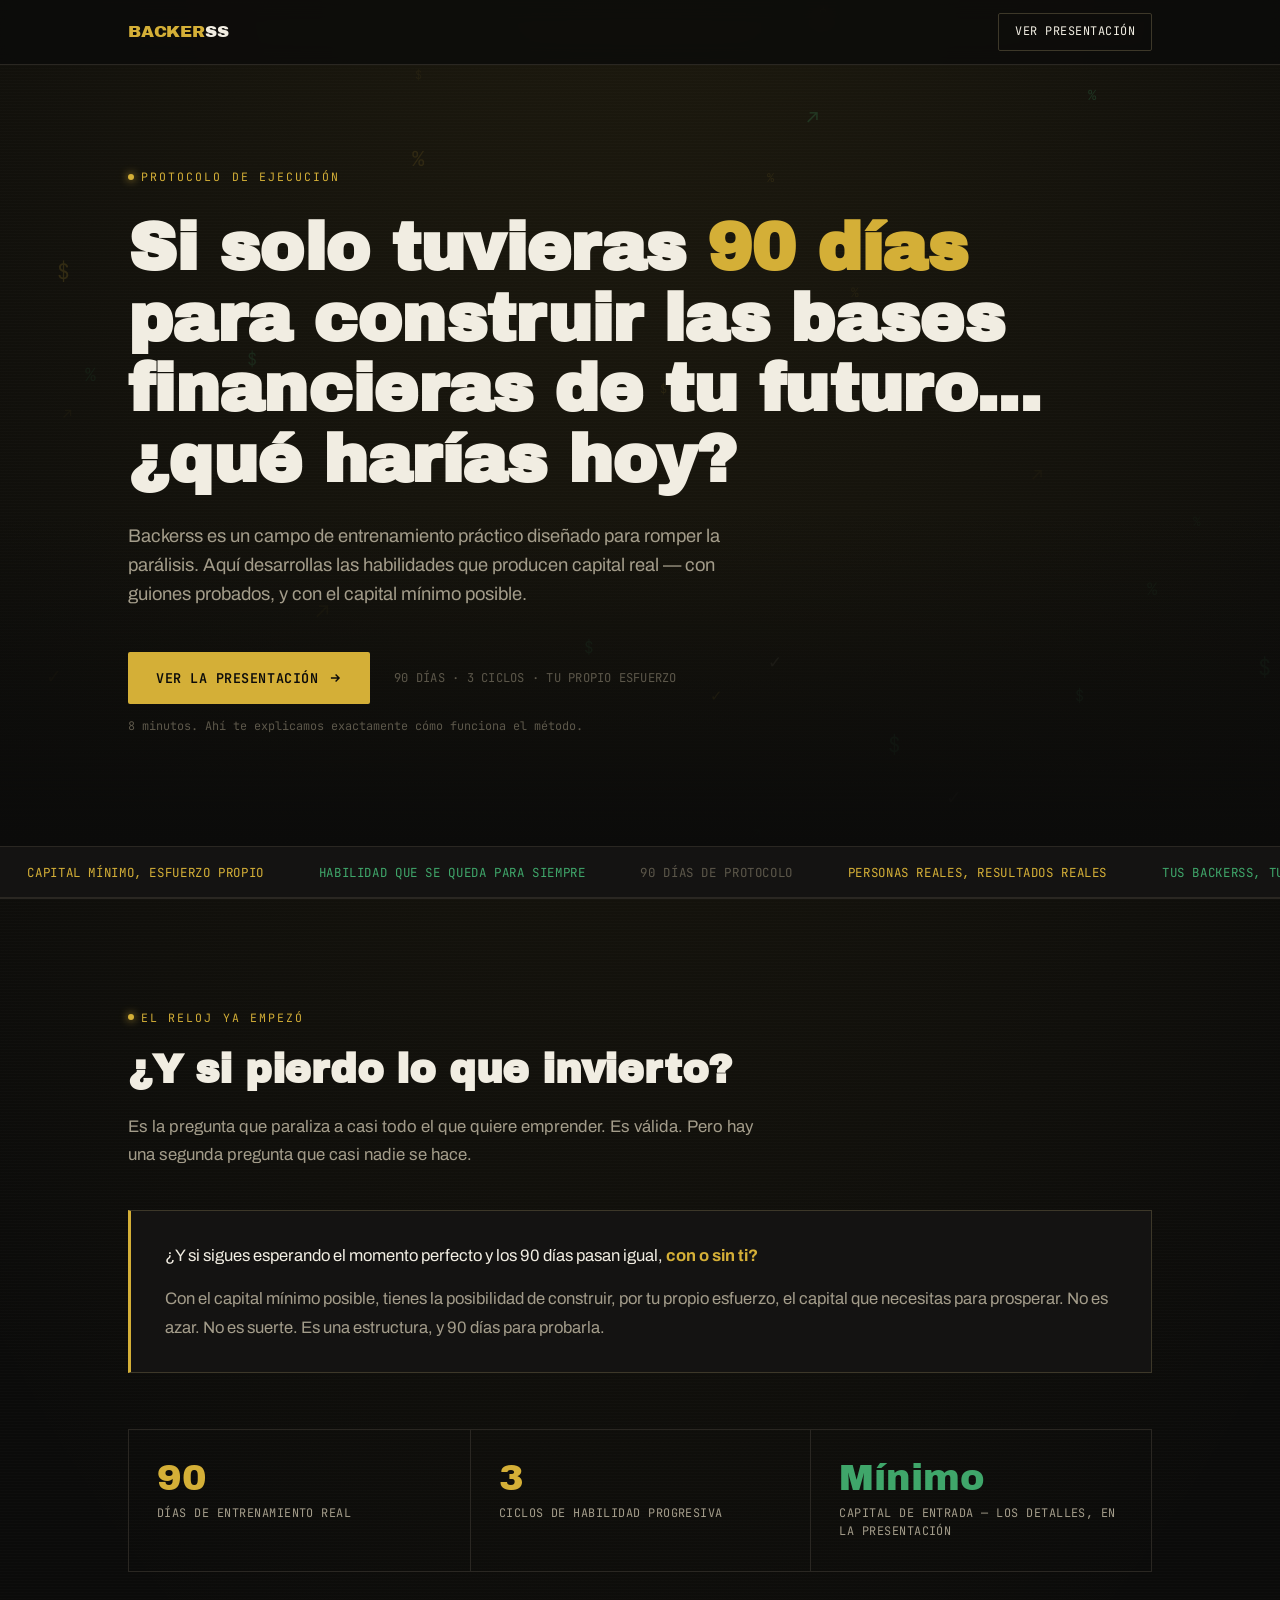
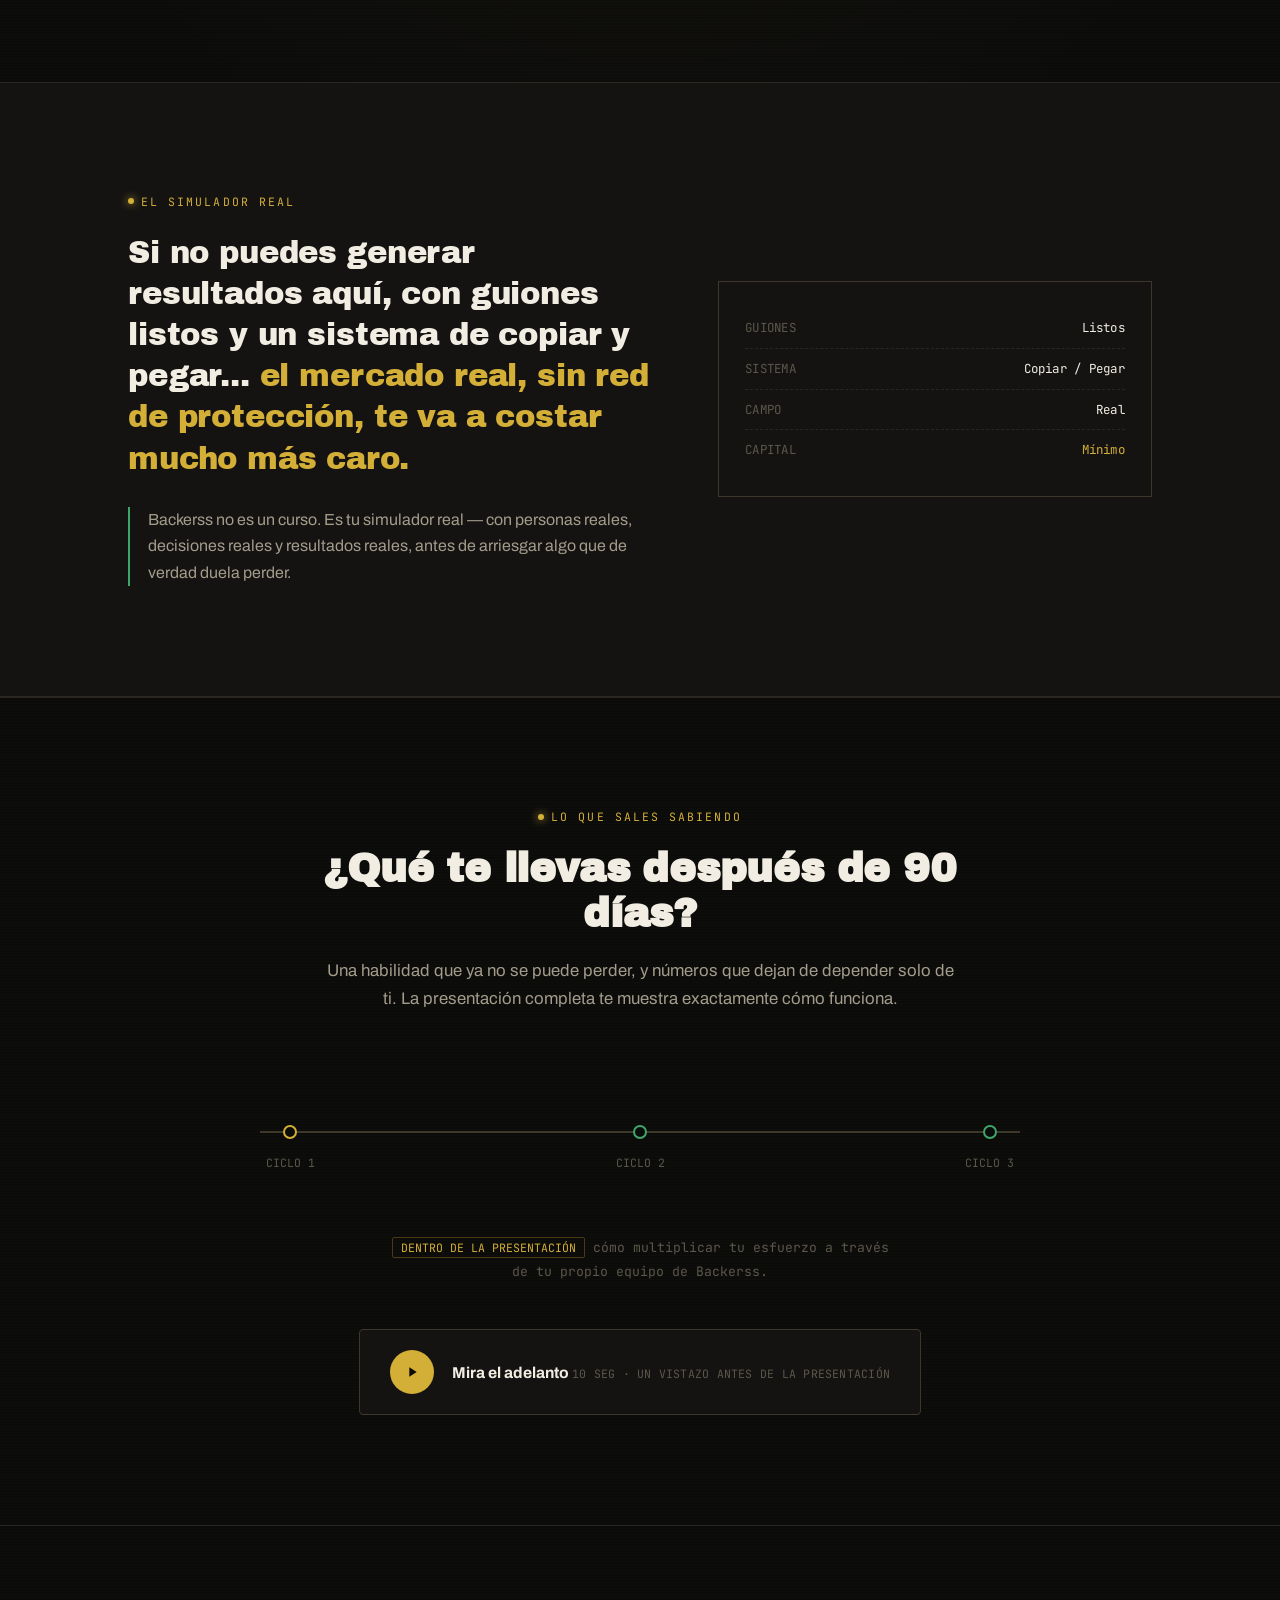
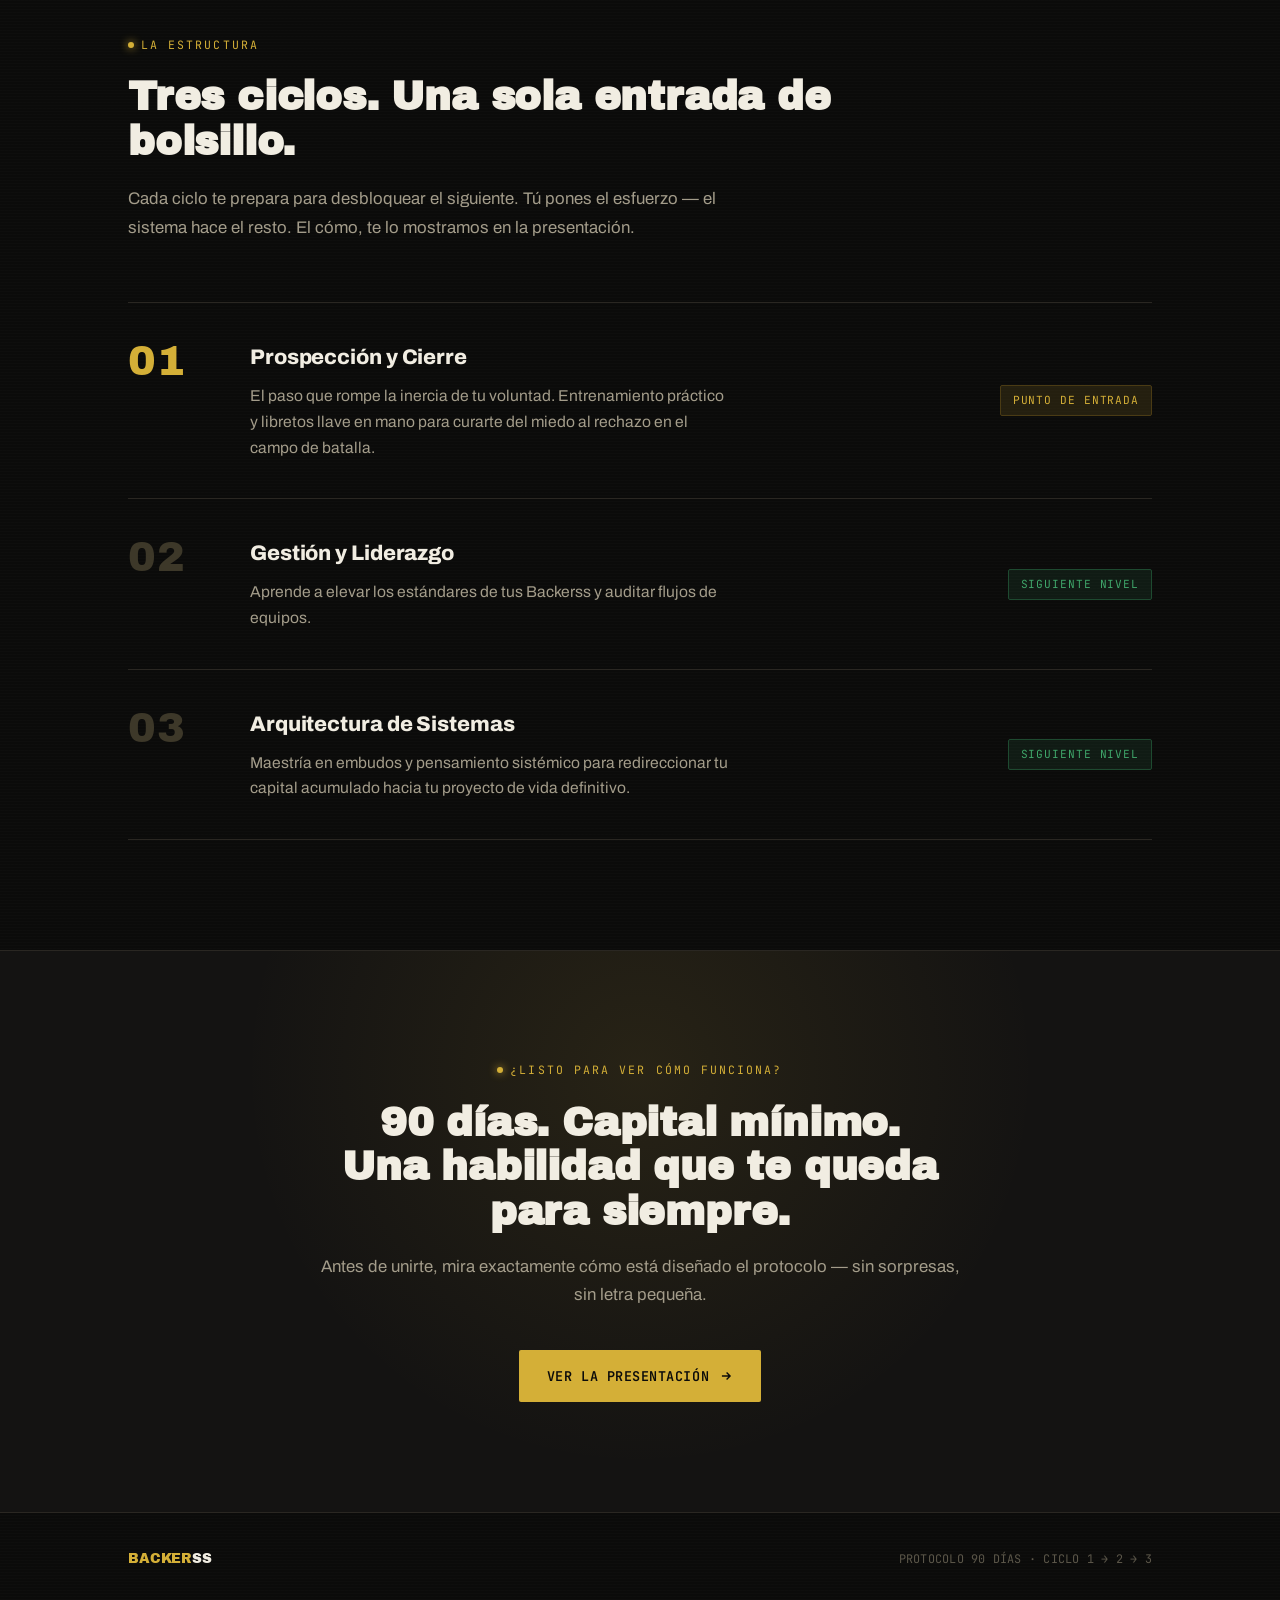
==== commit a2257ef6: "Update index.html" ====
--- a/index.html
+++ b/index.html
@@ -303,7 +303,11 @@
     border: 1px solid var(--line-bright);
     background: var(--bg-raised);
     border-radius: 4px;
-  }
+    color: var(--ink);
+    font-family: 'Archivo', sans-serif;
+    transition: border-color 0.2s ease;
+  }
+  .video-cta-card:hover { border-color: var(--gold); }
   .video-cta-icon {
     width: 44px; height: 44px;
     border-radius: 50%;
@@ -384,6 +388,118 @@
   }
 
   :focus-visible { outline: 2px solid var(--gold); outline-offset: 3px; }
+
+  /* ---------- TRAILER MODAL (9:16 vertical) ---------- */
+  .trailer-modal-overlay {
+    position: fixed;
+    inset: 0;
+    background: rgba(5,5,4,0.88);
+    backdrop-filter: blur(4px);
+    z-index: 200;
+    display: flex;
+    align-items: center;
+    justify-content: center;
+    padding: 24px;
+    opacity: 0;
+    pointer-events: none;
+    transition: opacity 0.25s ease;
+  }
+  .trailer-modal-overlay.is-open { opacity: 1; pointer-events: auto; }
+
+  .trailer-modal {
+    width: 100%;
+    max-width: 360px;
+    background: var(--bg-raised);
+    border: 1px solid var(--gold-dim);
+    border-radius: 10px;
+    overflow: hidden;
+    transform: scale(0.96) translateY(10px);
+    transition: transform 0.25s ease;
+    box-shadow: 0 40px 100px -20px rgba(0,0,0,0.7);
+  }
+  .trailer-modal-overlay.is-open .trailer-modal { transform: scale(1) translateY(0); }
+
+  .trailer-modal-head {
+    display: flex;
+    align-items: center;
+    justify-content: space-between;
+    padding: 14px 16px;
+    border-bottom: 1px solid var(--line);
+  }
+  .tm-title {
+    font-family: 'JetBrains Mono', monospace;
+    font-size: 0.7rem;
+    color: var(--gold);
+    text-transform: uppercase;
+    letter-spacing: 0.08em;
+    display: flex;
+    align-items: center;
+    gap: 8px;
+  }
+  .tm-title::before {
+    content: '';
+    width: 6px; height: 6px;
+    border-radius: 50%;
+    background: var(--gold);
+    box-shadow: 0 0 8px var(--gold);
+  }
+  .tm-close {
+    width: 28px; height: 28px;
+    border-radius: 50%;
+    background: var(--bg-card);
+    border: 1px solid var(--line-bright);
+    display: flex; align-items: center; justify-content: center;
+    color: var(--ink-dim);
+    transition: all 0.2s ease;
+  }
+  .tm-close:hover { border-color: var(--gold); color: var(--gold); }
+  .tm-close svg { width: 12px; height: 12px; }
+
+  .trailer-modal-body {
+    position: relative;
+    width: 100%;
+    aspect-ratio: 9 / 16;
+    background: #000;
+  }
+  .trailer-modal-body iframe {
+    position: absolute;
+    top: 0; left: 0;
+    width: 100%; height: 100%;
+    border: 0;
+  }
+
+  .tm-placeholder {
+    position: absolute;
+    inset: 0;
+    display: flex;
+    flex-direction: column;
+    align-items: center;
+    justify-content: center;
+    gap: 16px;
+    background: radial-gradient(ellipse 70% 50% at 50% 40%, rgba(212,175,55,0.10), transparent), var(--bg-card);
+  }
+  .tm-play {
+    width: 58px; height: 58px;
+    border-radius: 50%;
+    background: var(--gold);
+    display: flex; align-items: center; justify-content: center;
+  }
+  .tm-play svg { width: 20px; height: 20px; margin-left: 2px; }
+  .tm-ph-label { font-family: 'JetBrains Mono', monospace; font-size: 0.7rem; color: var(--ink-dim); text-align: center; padding: 0 20px; }
+  .tm-ph-label .dur { color: var(--gold); }
+
+  .trailer-modal-foot {
+    padding: 12px 16px;
+    font-family: 'JetBrains Mono', monospace;
+    font-size: 0.66rem;
+    color: var(--ink-faint);
+    border-top: 1px solid var(--line);
+    text-align: center;
+  }
+
+  @media (max-width: 420px) {
+    .trailer-modal { max-width: 92vw; }
+  }
 </style>
 </head>
 <body>
@@ -493,15 +609,15 @@
     <p class="hook-note"><span class="reveal-tag">DENTRO DE LA PRESENTACIÓN</span>cómo multiplicar tu esfuerzo a través de tu propio equipo de Backerss.</p>
 
     <div class="video-cta">
-      <a href="presentacion.html" class="video-cta-card">
+      <button type="button" class="video-cta-card" id="openTrailerModal">
         <span class="video-cta-icon">
           <svg viewBox="0 0 24 24" fill="#0B0B0A"><path d="M8 5v14l11-7z"/></svg>
         </span>
         <span class="video-cta-text">
-          <span class="vt-title">Mira cómo funciona el protocolo</span>
-          <span class="vt-sub mono">8 MIN · EXPLICACIÓN COMPLETA DEL MÉTODO</span>
+          <span class="vt-title">Mira el adelanto</span>
+          <span class="vt-sub mono">10 SEG · UN VISTAZO ANTES DE LA PRESENTACIÓN</span>
         </span>
-      </a>
+      </button>
     </div>
   </div>
 </section>
@@ -660,5 +776,67 @@
   }
 })();
 </script>
+
+<div class="trailer-modal-overlay" id="trailerModalOverlay">
+  <div class="trailer-modal" role="dialog" aria-modal="true" aria-labelledby="tmTitle">
+    <div class="trailer-modal-head">
+      <span class="tm-title" id="tmTitle">Adelanto · 10 seg</span>
+      <button type="button" class="tm-close" id="tmCloseBtn" aria-label="Cerrar video">
+        <svg viewBox="0 0 24 24" fill="none" stroke="currentColor" stroke-width="2.4"><path d="M18 6L6 18M6 6l12 12"/></svg>
+      </button>
+    </div>
+    <div class="trailer-modal-body" id="tmBody">
+      <!--
+        INSTRUCCIONES PARA CONECTAR EL TRAILER REAL (Vimeo, formato 9:16):
+
+        Reemplaza el div .tm-placeholder de abajo por:
+        <iframe src="https://player.vimeo.com/video/TU_ID_DE_VIMEO?title=0&byline=0&portrait=0&autoplay=1"
+          title="Trailer Backerss" allow="autoplay; fullscreen; picture-in-picture" allowfullscreen></iframe>
+
+        El contenedor .trailer-modal-body ya está forzado a aspect-ratio 9/16,
+        así que el iframe se ajusta automáticamente al formato vertical del video.
+      -->
+      <div class="tm-placeholder" id="tmPlaceholder">
+        <span class="tm-play"><svg viewBox="0 0 24 24" fill="#0B0B0A"><path d="M8 5v14l11-7z"/></svg></span>
+        <span class="tm-ph-label">Trailer pendiente de conectar &nbsp;·&nbsp; <span class="dur">10 seg</span></span>
+      </div>
+    </div>
+    <div class="trailer-modal-foot mono">SOLO EXISTE UN DÍA. HOY.</div>
+  </div>
+</div>
+
+<script>
+(function () {
+  var openBtn = document.getElementById('openTrailerModal');
+  var overlay = document.getElementById('trailerModalOverlay');
+  var closeBtn = document.getElementById('tmCloseBtn');
+  var placeholder = document.getElementById('tmPlaceholder');
+
+  function openModal() {
+    overlay.classList.add('is-open');
+    document.body.style.overflow = 'hidden';
+  }
+  function closeModal() {
+    overlay.classList.remove('is-open');
+    document.body.style.overflow = '';
+  }
+
+  if (openBtn) openBtn.addEventListener('click', openModal);
+  if (closeBtn) closeBtn.addEventListener('click', closeModal);
+  if (overlay) {
+    overlay.addEventListener('click', function (e) {
+      if (e.target === overlay) closeModal();
+    });
+  }
+  document.addEventListener('keydown', function (e) {
+    if (e.key === 'Escape' && overlay.classList.contains('is-open')) closeModal();
+  });
+  if (placeholder) {
+    placeholder.addEventListener('click', function () {
+      placeholder.querySelector('.tm-ph-label').innerHTML = 'Conecta tu link de Vimeo aquí<br>(ver instrucciones en el código)';
+    });
+  }
+})();
+</script>
 </body>
 </html>
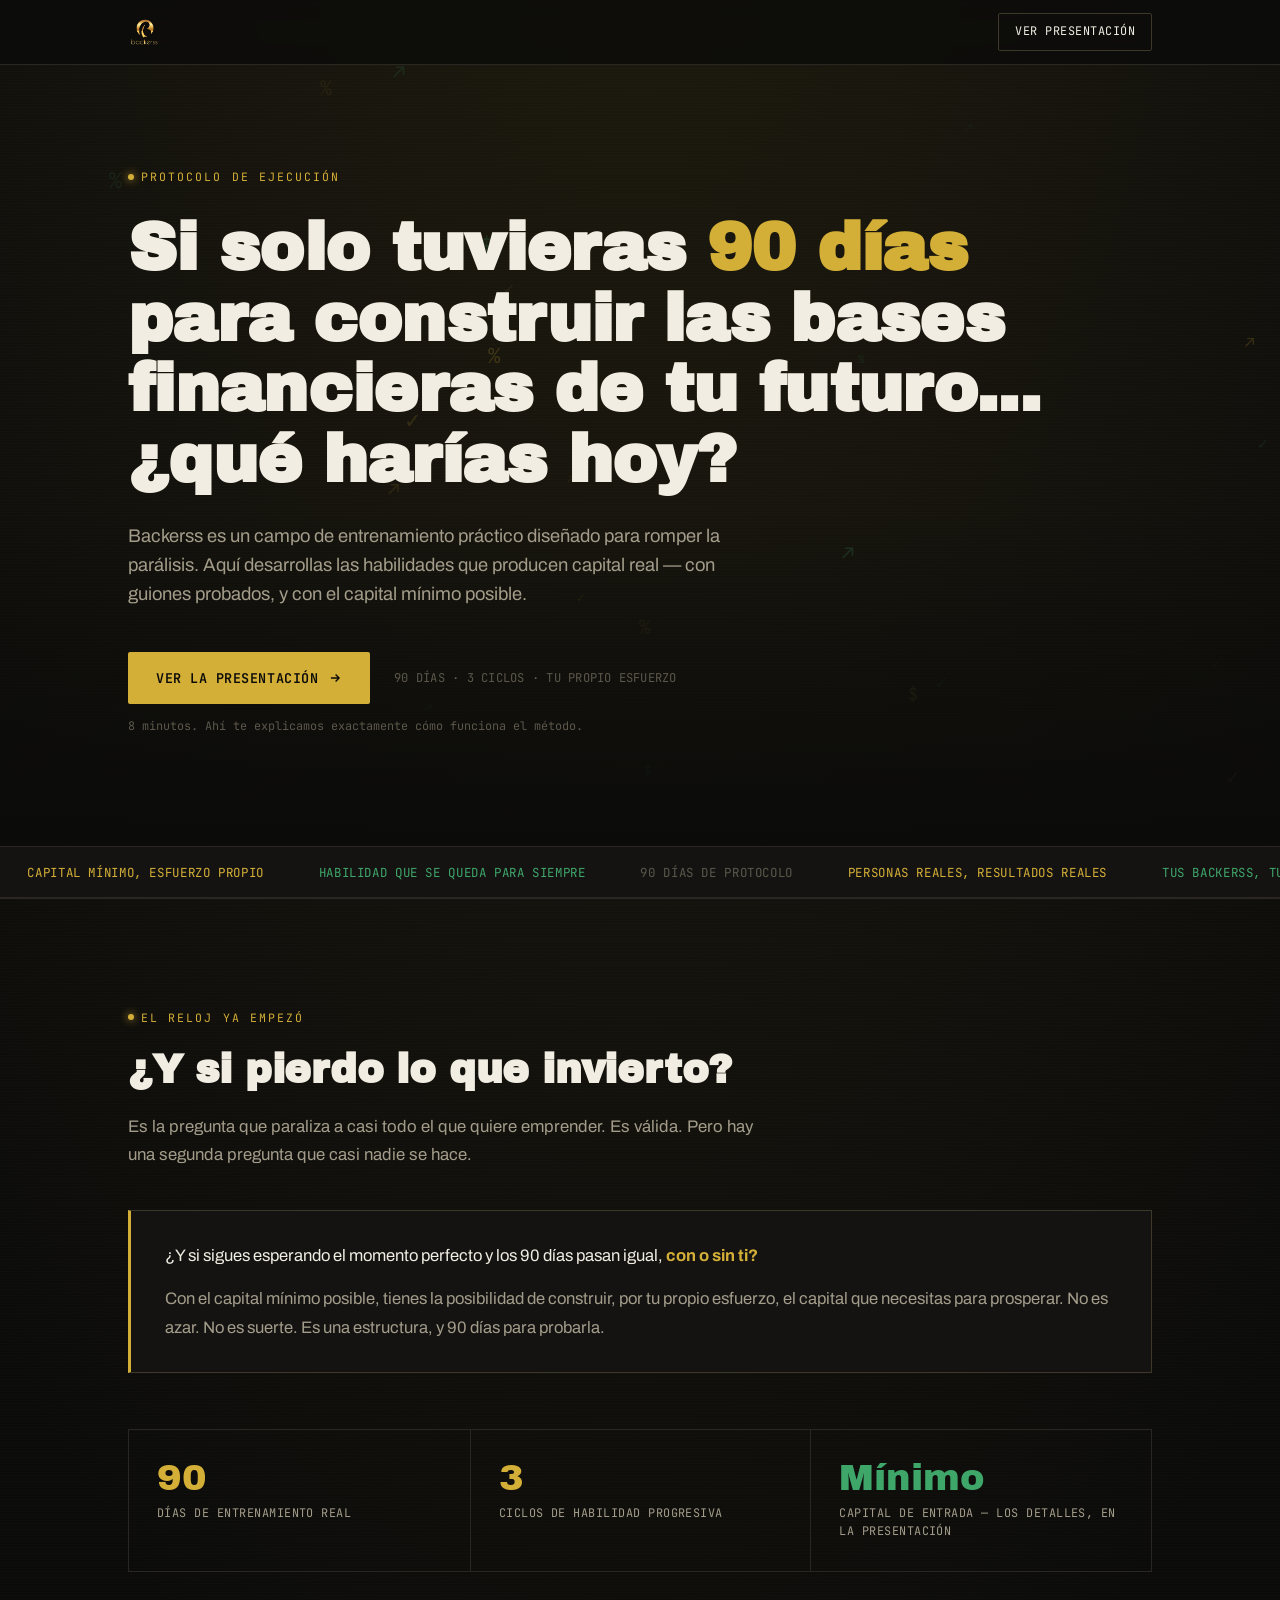
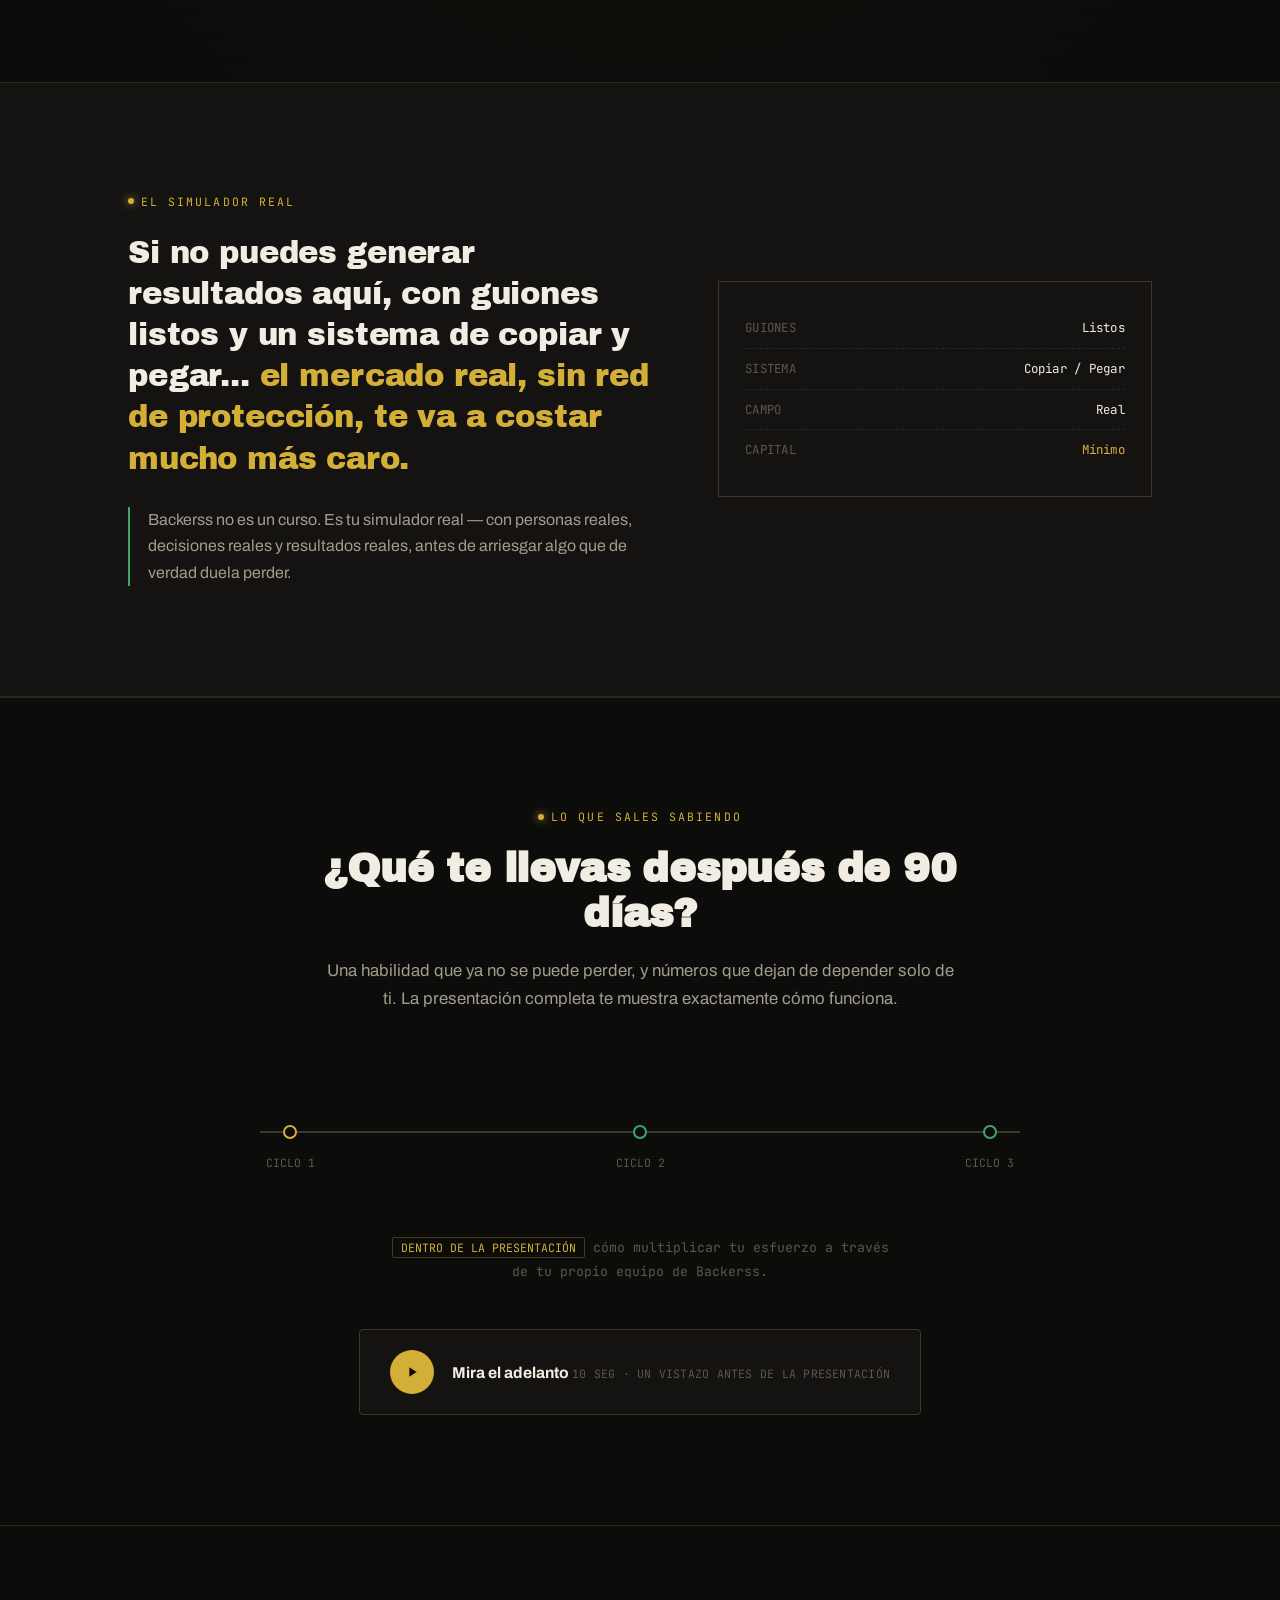
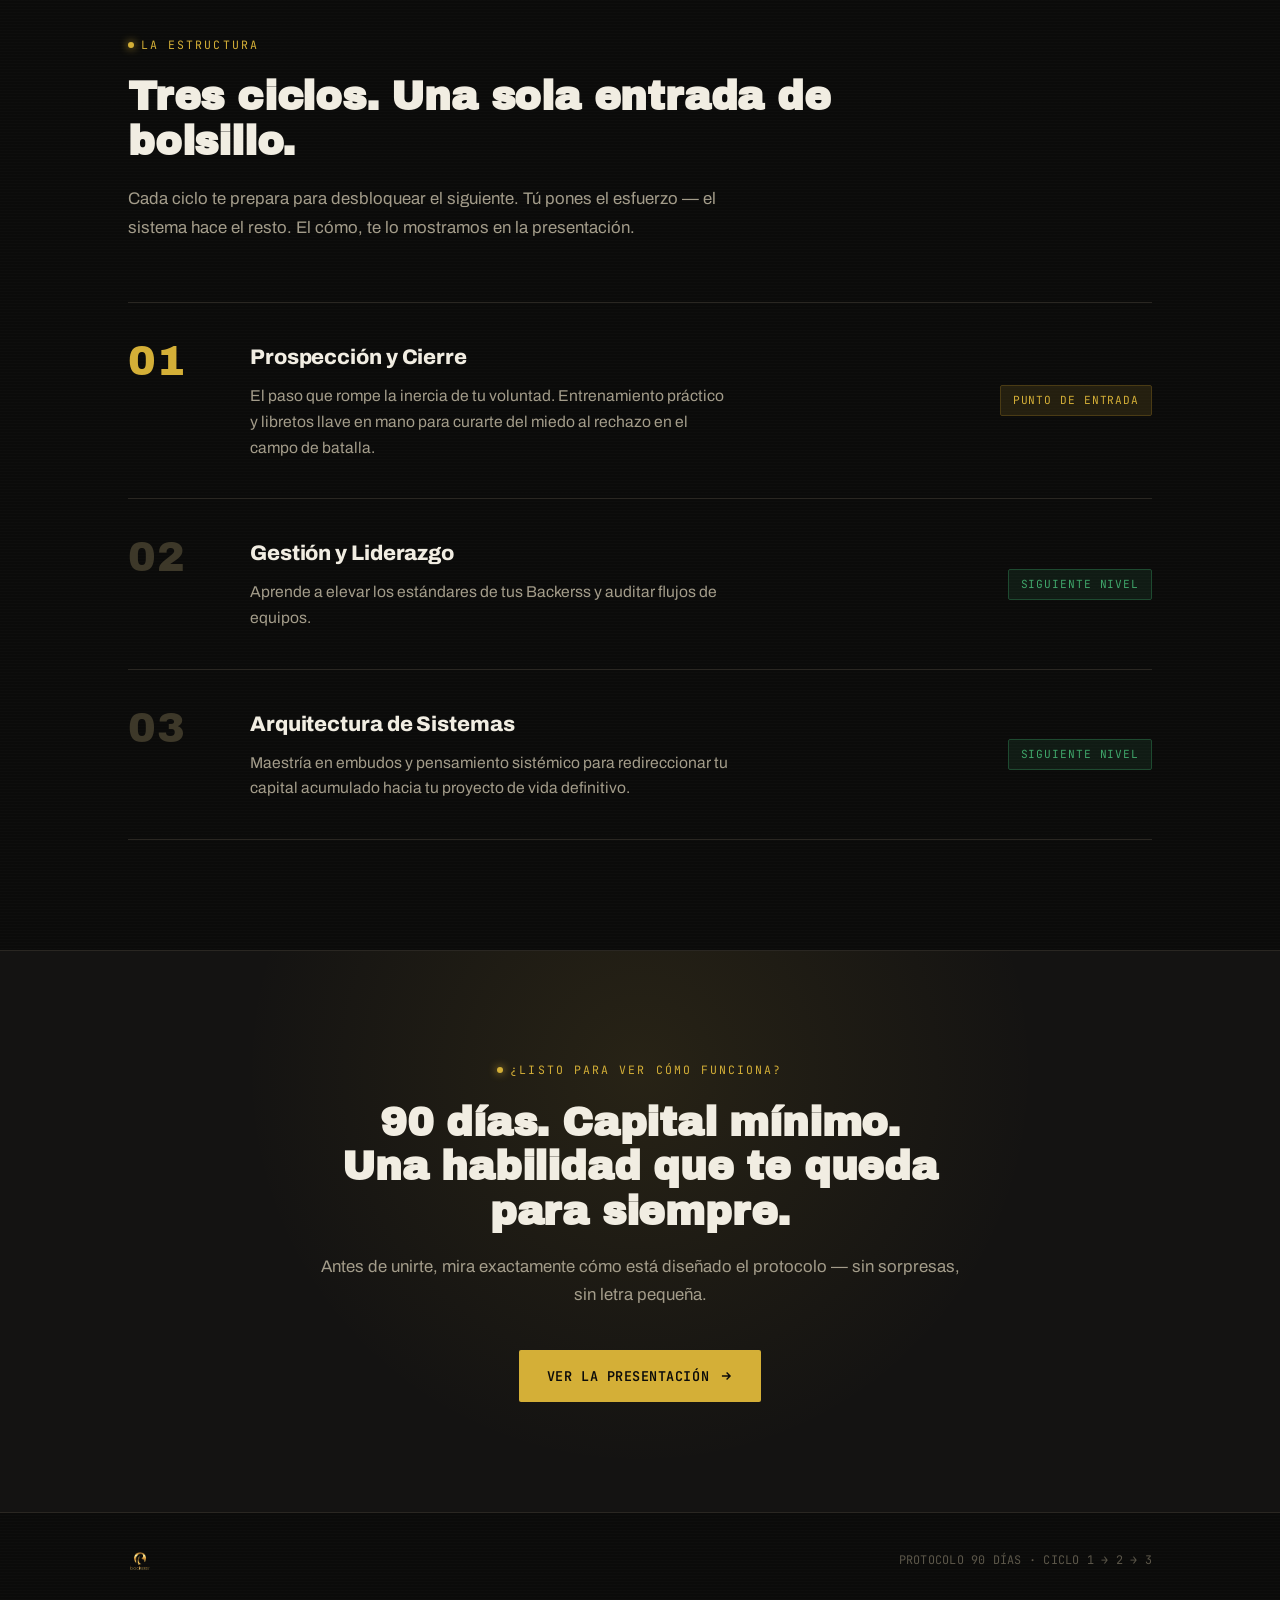
==== commit f9044f94: "Update index.html" ====
--- a/index.html
+++ b/index.html
@@ -4,6 +4,7 @@
 <meta charset="UTF-8">
 <meta name="viewport" content="width=device-width, initial-scale=1.0">
 <title>Backerss — Protocolo de Ejecución</title>
+<link rel="icon" type="image/png" href="favicon.png.png">
 <link rel="preconnect" href="https://fonts.googleapis.com">
 <link rel="preconnect" href="https://fonts.gstatic.com" crossorigin>
 <link href="https://fonts.googleapis.com/css2?family=Archivo+Black&family=Archivo:wght@400;500;600;700;800&family=JetBrains+Mono:wght@400;500;600&display=swap" rel="stylesheet">
@@ -73,6 +74,7 @@
   }
   nav .wrap { display: flex; align-items: center; justify-content: space-between; height: 64px; }
   .logo { font-family: 'Archivo Black', sans-serif; font-size: 1.05rem; letter-spacing: -0.01em; color: var(--gold); }
+  .logo img { height: 34px; display: block; }
   .logo .s { color: var(--ink); }
   .nav-cta {
     font-family: 'JetBrains Mono', monospace;
@@ -506,7 +508,7 @@
 
 <nav>
   <div class="wrap">
-    <div class="logo">BACKER<span class="s">SS</span></div>
+    <div class="logo"><img src="logo-backerss.png.png" alt="Backerss"></div>
     <a href="presentacion.html" class="nav-cta">Ver presentación</a>
   </div>
 </nav>
@@ -681,7 +683,7 @@
 
 <footer>
   <div class="wrap">
-    <span class="logo" style="font-size:0.85rem;">BACKER<span class="s">SS</span></span>
+    <span class="logo" style="display:inline-flex;"><img src="logo-backerss.png.png" alt="Backerss" style="height:24px;"></span>
     <span class="mono">PROTOCOLO 90 DÍAS · CICLO 1 → 2 → 3</span>
   </div>
 </footer>
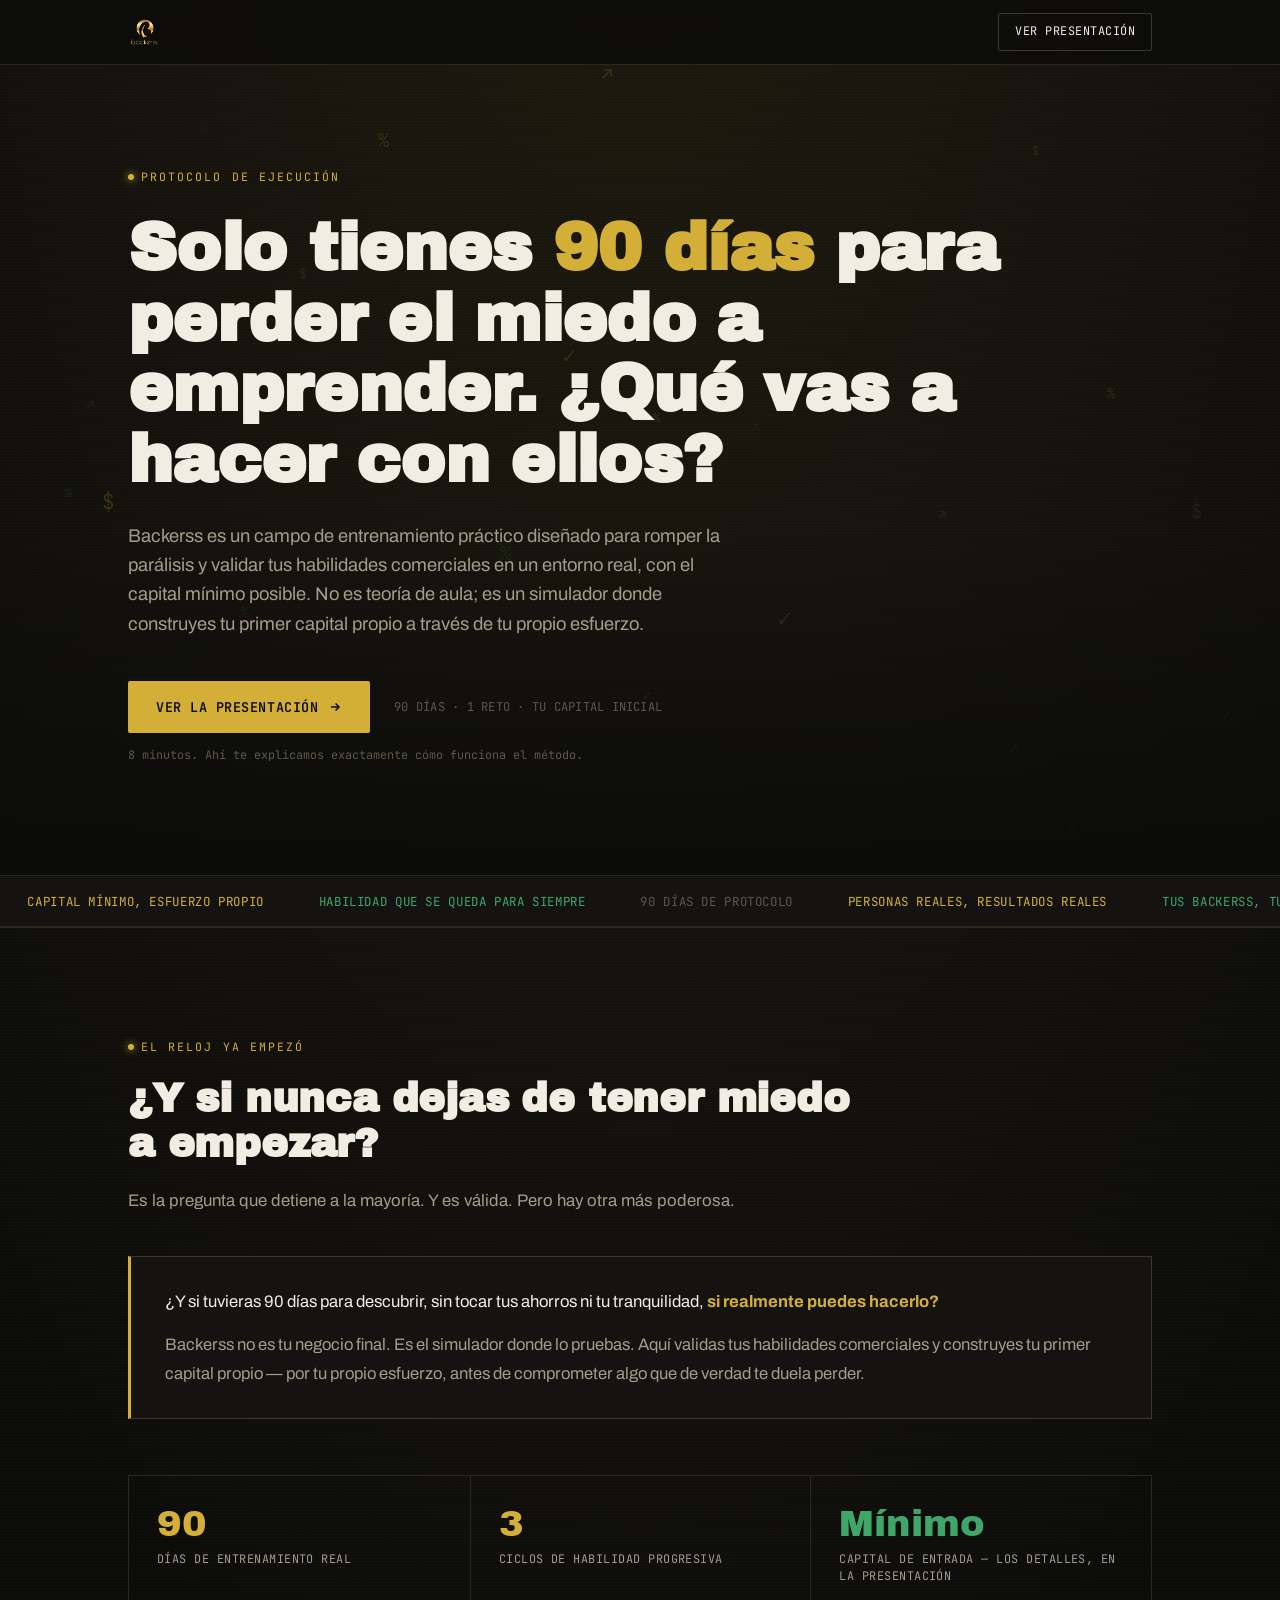
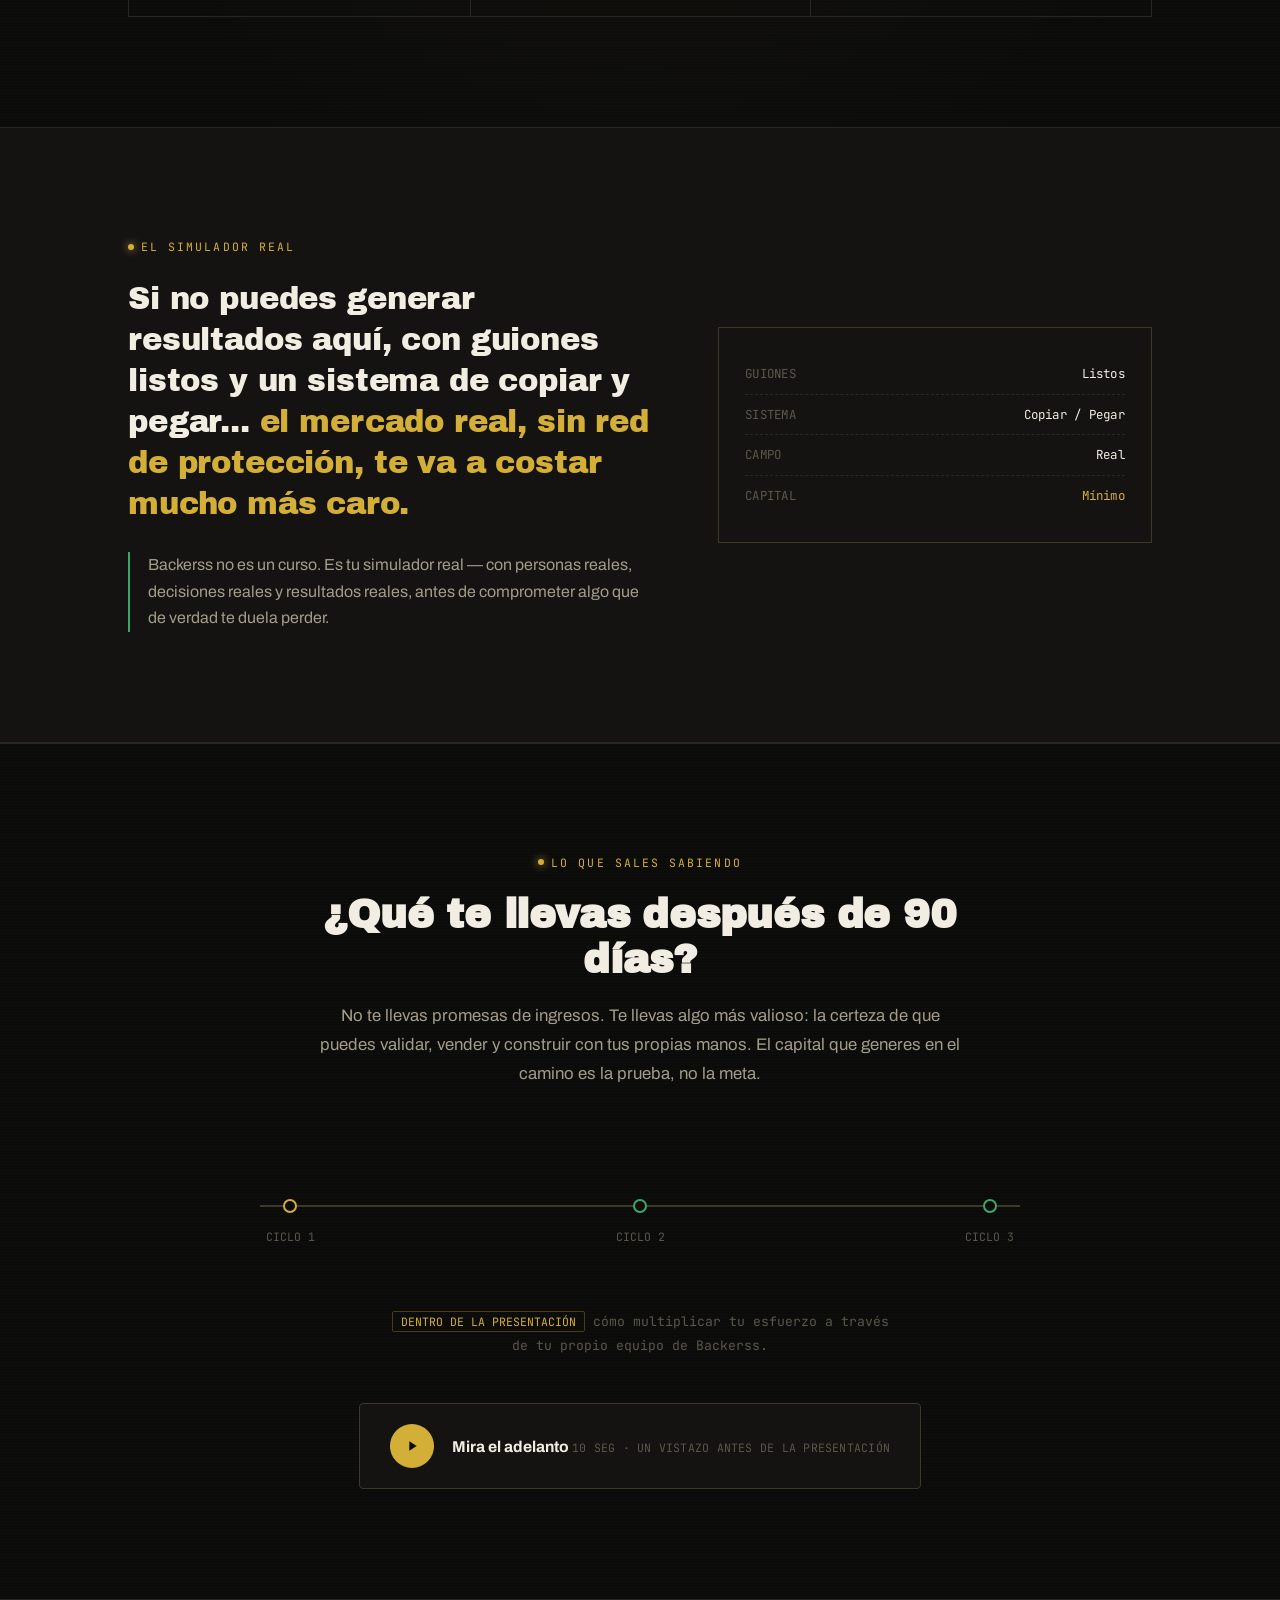
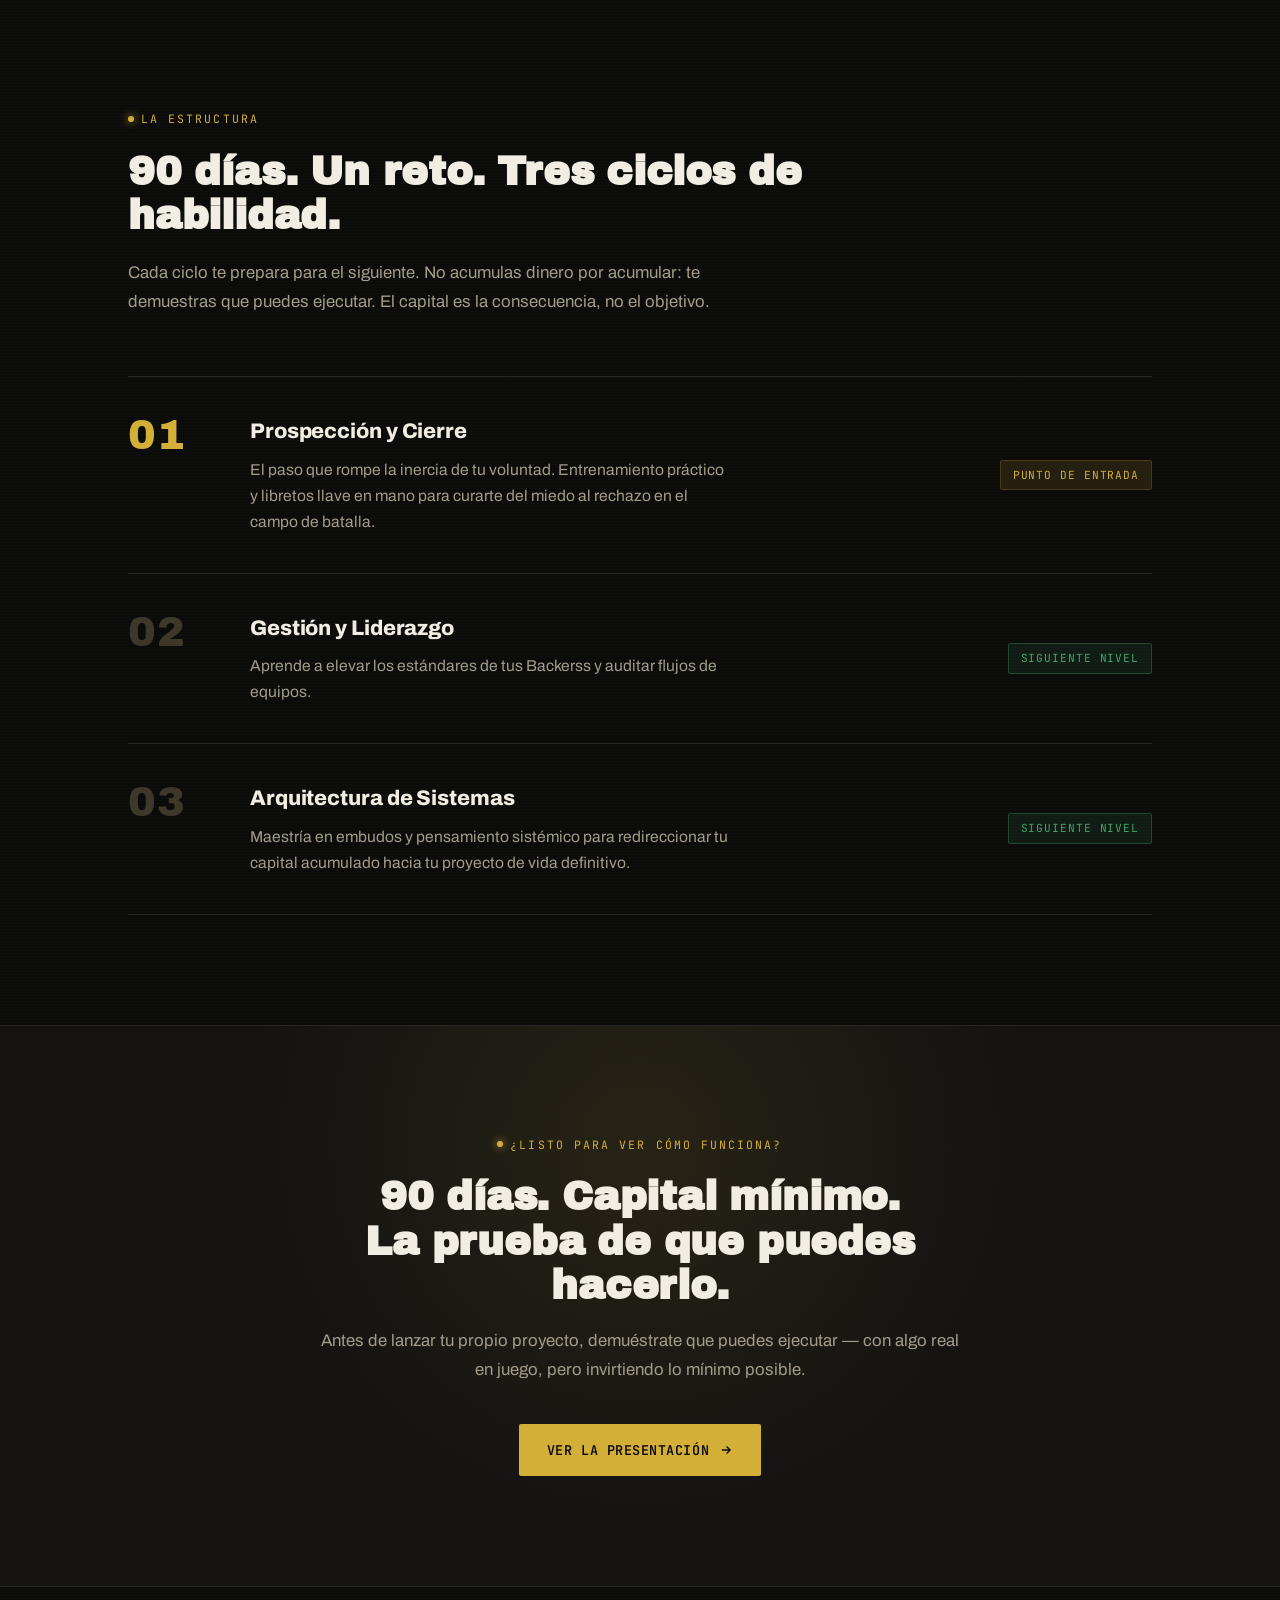
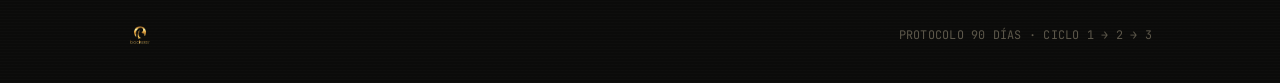
==== commit 5c2d2778: "Update index.html" ====
--- a/index.html
+++ b/index.html
@@ -517,14 +517,14 @@
   <canvas id="financeCanvas" aria-hidden="true"></canvas>
   <div class="wrap">
     <div class="eyebrow hero-tag">Protocolo de Ejecución</div>
-    <h1>Si solo tuvieras <span class="accent">90 días</span> para construir las bases financieras de tu futuro... ¿qué harías hoy?</h1>
-    <p class="hero-sub">Backerss es un campo de entrenamiento práctico diseñado para romper la parálisis. Aquí desarrollas las habilidades que producen capital real — con guiones probados, y con el capital mínimo posible.</p>
+    <h1>Solo tienes <span class="accent">90 días</span> para perder el miedo a emprender. ¿Qué vas a hacer con ellos?</h1>
+    <p class="hero-sub">Backerss es un campo de entrenamiento práctico diseñado para romper la parálisis y validar tus habilidades comerciales en un entorno real, con el capital mínimo posible. No es teoría de aula; es un simulador donde construyes tu primer capital propio a través de tu propio esfuerzo.</p>
     <div class="hero-actions">
       <a href="presentacion.html" class="btn-primary">
         Ver la presentación
         <svg viewBox="0 0 24 24" fill="none" stroke="currentColor" stroke-width="2.4"><path d="M5 12h14M13 6l6 6-6 6"/></svg>
       </a>
-      <span class="hero-meta mono">90 DÍAS · 3 CICLOS · TU PROPIO ESFUERZO</span>
+      <span class="hero-meta mono">90 DÍAS · 1 RETO · TU CAPITAL INICIAL</span>
     </div>
     <p class="hero-video-note">8 minutos. Ahí te explicamos exactamente cómo funciona el método.</p>
   </div>
@@ -550,12 +550,12 @@
 <section class="section-line">
   <div class="wrap">
     <div class="eyebrow eyebrow-block">El reloj ya empezó</div>
-    <h2>¿Y si pierdo lo que invierto?</h2>
-    <p class="lede">Es la pregunta que paraliza a casi todo el que quiere emprender. Es válida. Pero hay una segunda pregunta que casi nadie se hace.</p>
+    <h2>¿Y si nunca dejas de tener miedo a empezar?</h2>
+    <p class="lede">Es la pregunta que detiene a la mayoría. Y es válida. Pero hay otra más poderosa.</p>
 
     <div class="fear-block">
-      <p>¿Y si sigues esperando el momento perfecto y los 90 días pasan igual, <strong>con o sin ti?</strong></p>
-      <p>Con el capital mínimo posible, tienes la posibilidad de construir, por tu propio esfuerzo, el capital que necesitas para prosperar. No es azar. No es suerte. Es una estructura, y 90 días para probarla.</p>
+      <p>¿Y si tuvieras 90 días para descubrir, sin tocar tus ahorros ni tu tranquilidad, <strong>si realmente puedes hacerlo?</strong></p>
+      <p>Backerss no es tu negocio final. Es el simulador donde lo pruebas. Aquí validas tus habilidades comerciales y construyes tu primer capital propio — por tu propio esfuerzo, antes de comprometer algo que de verdad te duela perder.</p>
     </div>
 
     <div class="risk-strip">
@@ -580,7 +580,7 @@
     <div>
       <div class="eyebrow eyebrow-block">El simulador real</div>
       <blockquote>Si no puedes generar resultados aquí, con guiones listos y un sistema de copiar y pegar... <span class="gold-q">el mercado real, sin red de protección, te va a costar mucho más caro.</span></blockquote>
-      <p class="reality-cap">Backerss no es un curso. Es tu simulador real — con personas reales, decisiones reales y resultados reales, antes de arriesgar algo que de verdad duela perder.</p>
+      <p class="reality-cap">Backerss no es un curso. Es tu simulador real — con personas reales, decisiones reales y resultados reales, antes de comprometer algo que de verdad te duela perder.</p>
     </div>
     <div class="reality-side mono">
       <div class="row"><span>GUIONES</span><span>Listos</span></div>
@@ -595,7 +595,7 @@
   <div class="wrap">
     <div class="eyebrow eyebrow-block" style="justify-content:center;">Lo que sales sabiendo</div>
     <h2>¿Qué te llevas después de 90 días?</h2>
-    <p class="lede">Una habilidad que ya no se puede perder, y números que dejan de depender solo de ti. La presentación completa te muestra exactamente cómo funciona.</p>
+    <p class="lede">No te llevas promesas de ingresos. Te llevas algo más valioso: la certeza de que puedes validar, vender y construir con tus propias manos. El capital que generes en el camino es la prueba, no la meta.</p>
 
     <div class="flow-visual" aria-hidden="true">
       <div class="flow-track"></div>
@@ -627,8 +627,8 @@
 <section id="ciclos" class="section-line">
   <div class="wrap">
     <div class="eyebrow eyebrow-block">La estructura</div>
-    <h2 class="ciclos-head">Tres ciclos. Una sola entrada de bolsillo.</h2>
-    <p class="lede">Cada ciclo te prepara para desbloquear el siguiente. Tú pones el esfuerzo — el sistema hace el resto. El cómo, te lo mostramos en la presentación.</p>
+    <h2 class="ciclos-head">90 días. Un reto. Tres ciclos de habilidad.</h2>
+    <p class="lede">Cada ciclo te prepara para el siguiente. No acumulas dinero por acumular: te demuestras que puedes ejecutar. El capital es la consecuencia, no el objetivo.</p>
 
     <div class="ciclos">
       <div class="ciclo is-active">
@@ -670,8 +670,8 @@
 <section class="final-cta">
   <div class="wrap">
     <div class="eyebrow eyebrow-block" style="justify-content:center;">¿Listo para ver cómo funciona?</div>
-    <h2>90 días. Capital mínimo.<br>Una habilidad que te queda para siempre.</h2>
-    <p class="lede">Antes de unirte, mira exactamente cómo está diseñado el protocolo — sin sorpresas, sin letra pequeña.</p>
+    <h2>90 días. Capital mínimo.<br>La prueba de que puedes hacerlo.</h2>
+    <p class="lede">Antes de lanzar tu propio proyecto, demuéstrate que puedes ejecutar — con algo real en juego, pero invirtiendo lo mínimo posible.</p>
     <div class="hero-actions">
       <a href="presentacion.html" class="btn-primary">
         Ver la presentación
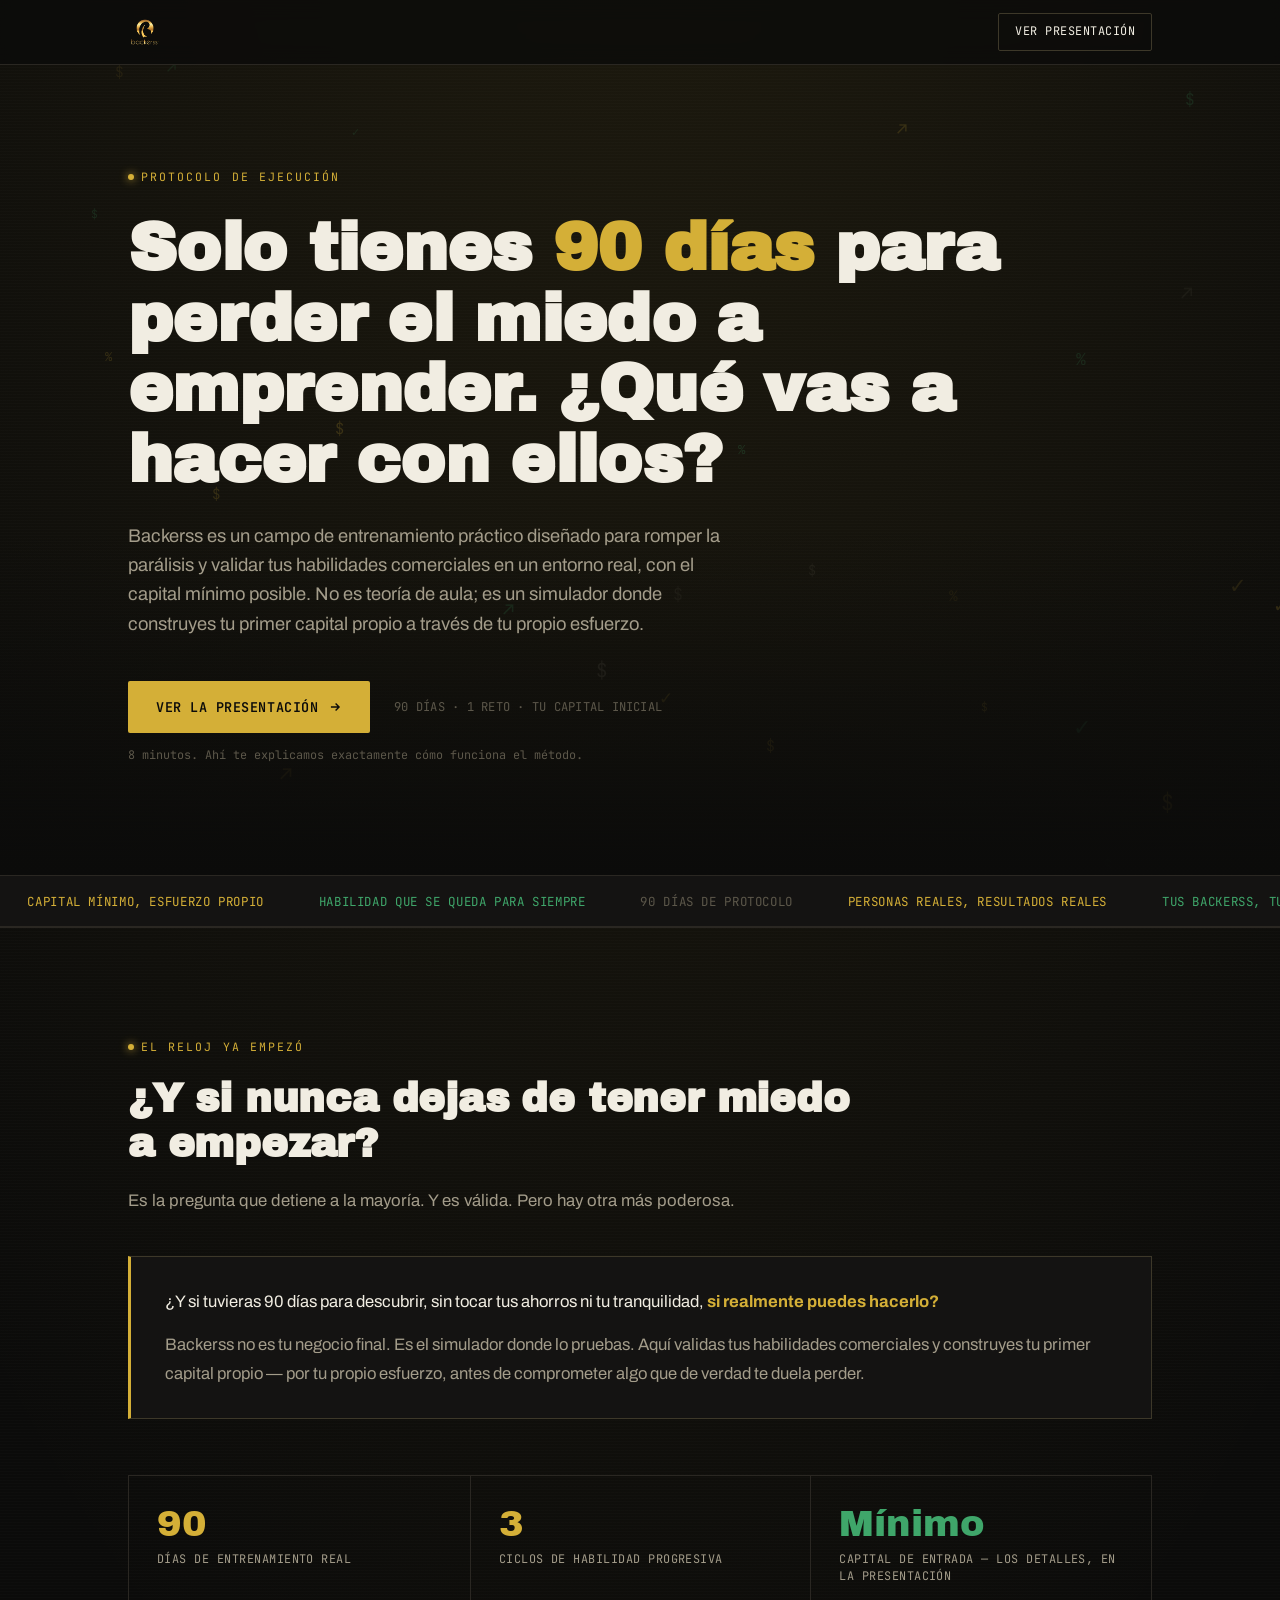
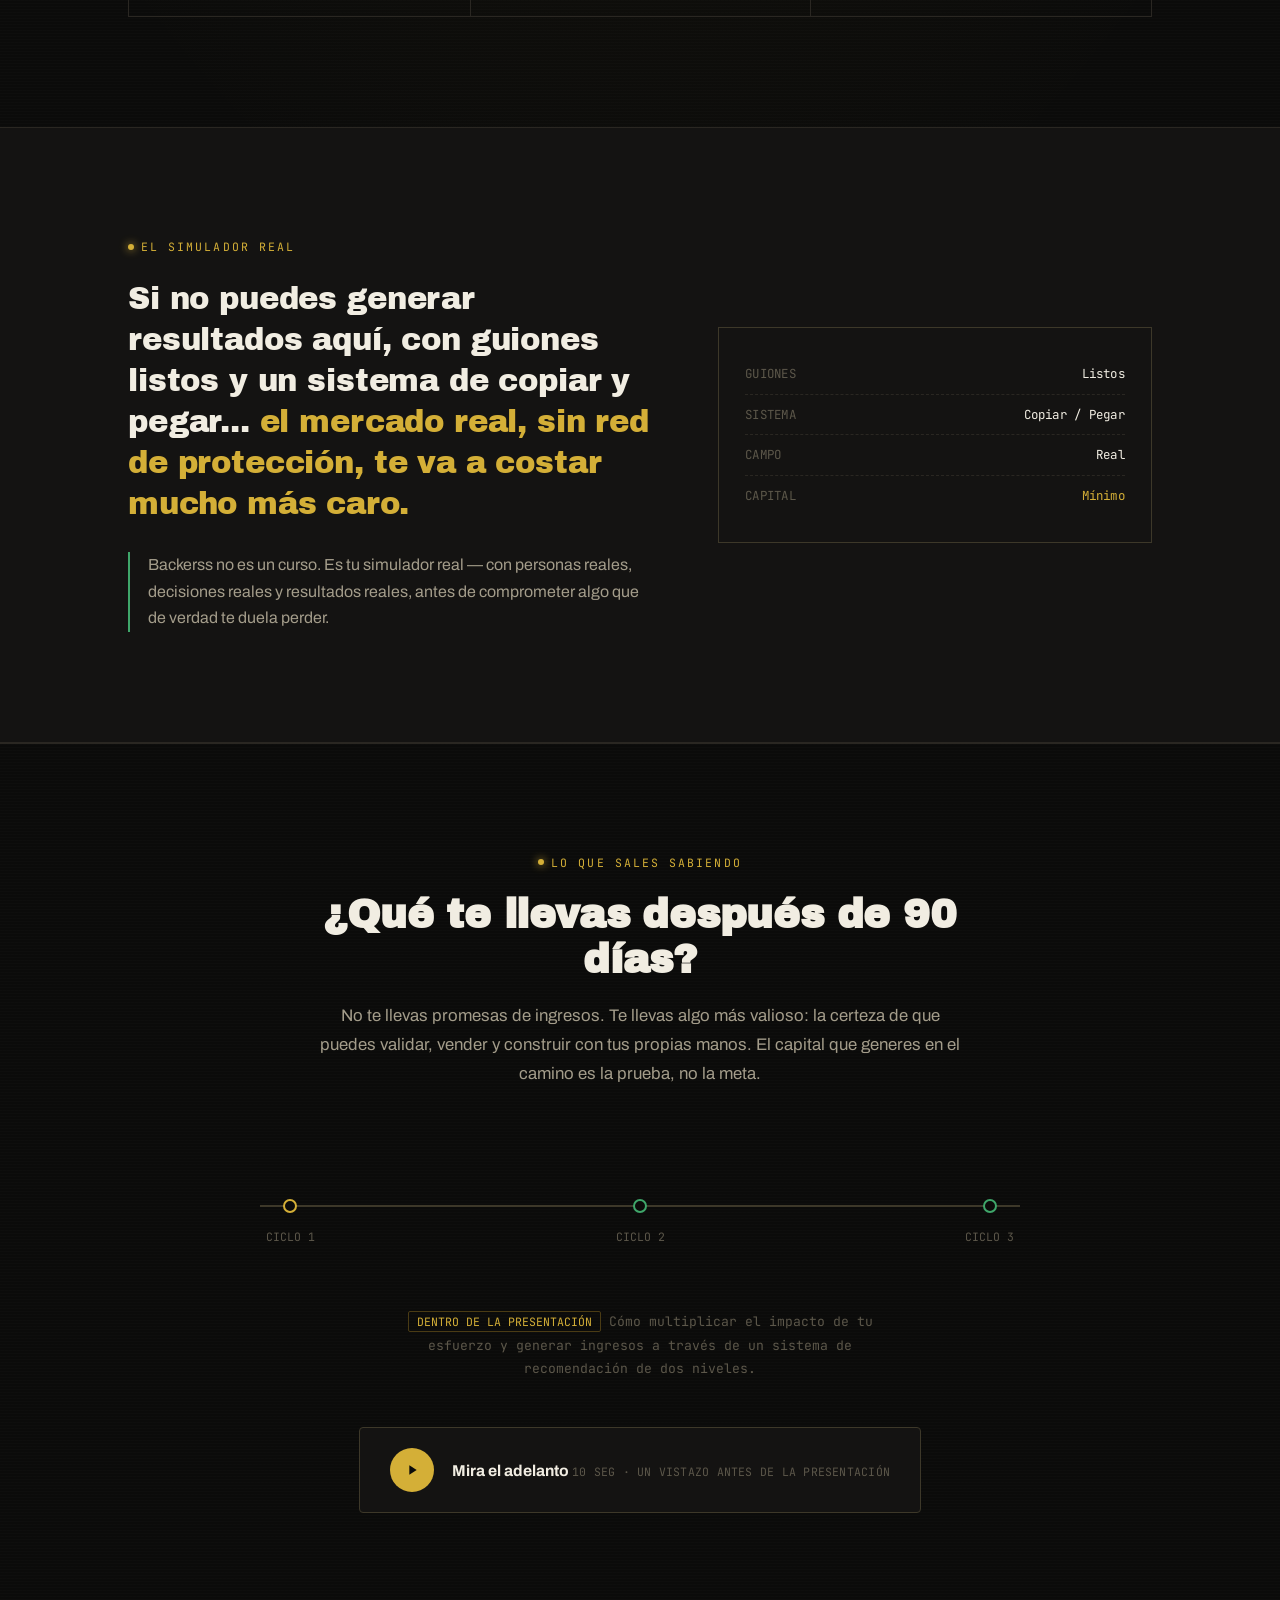
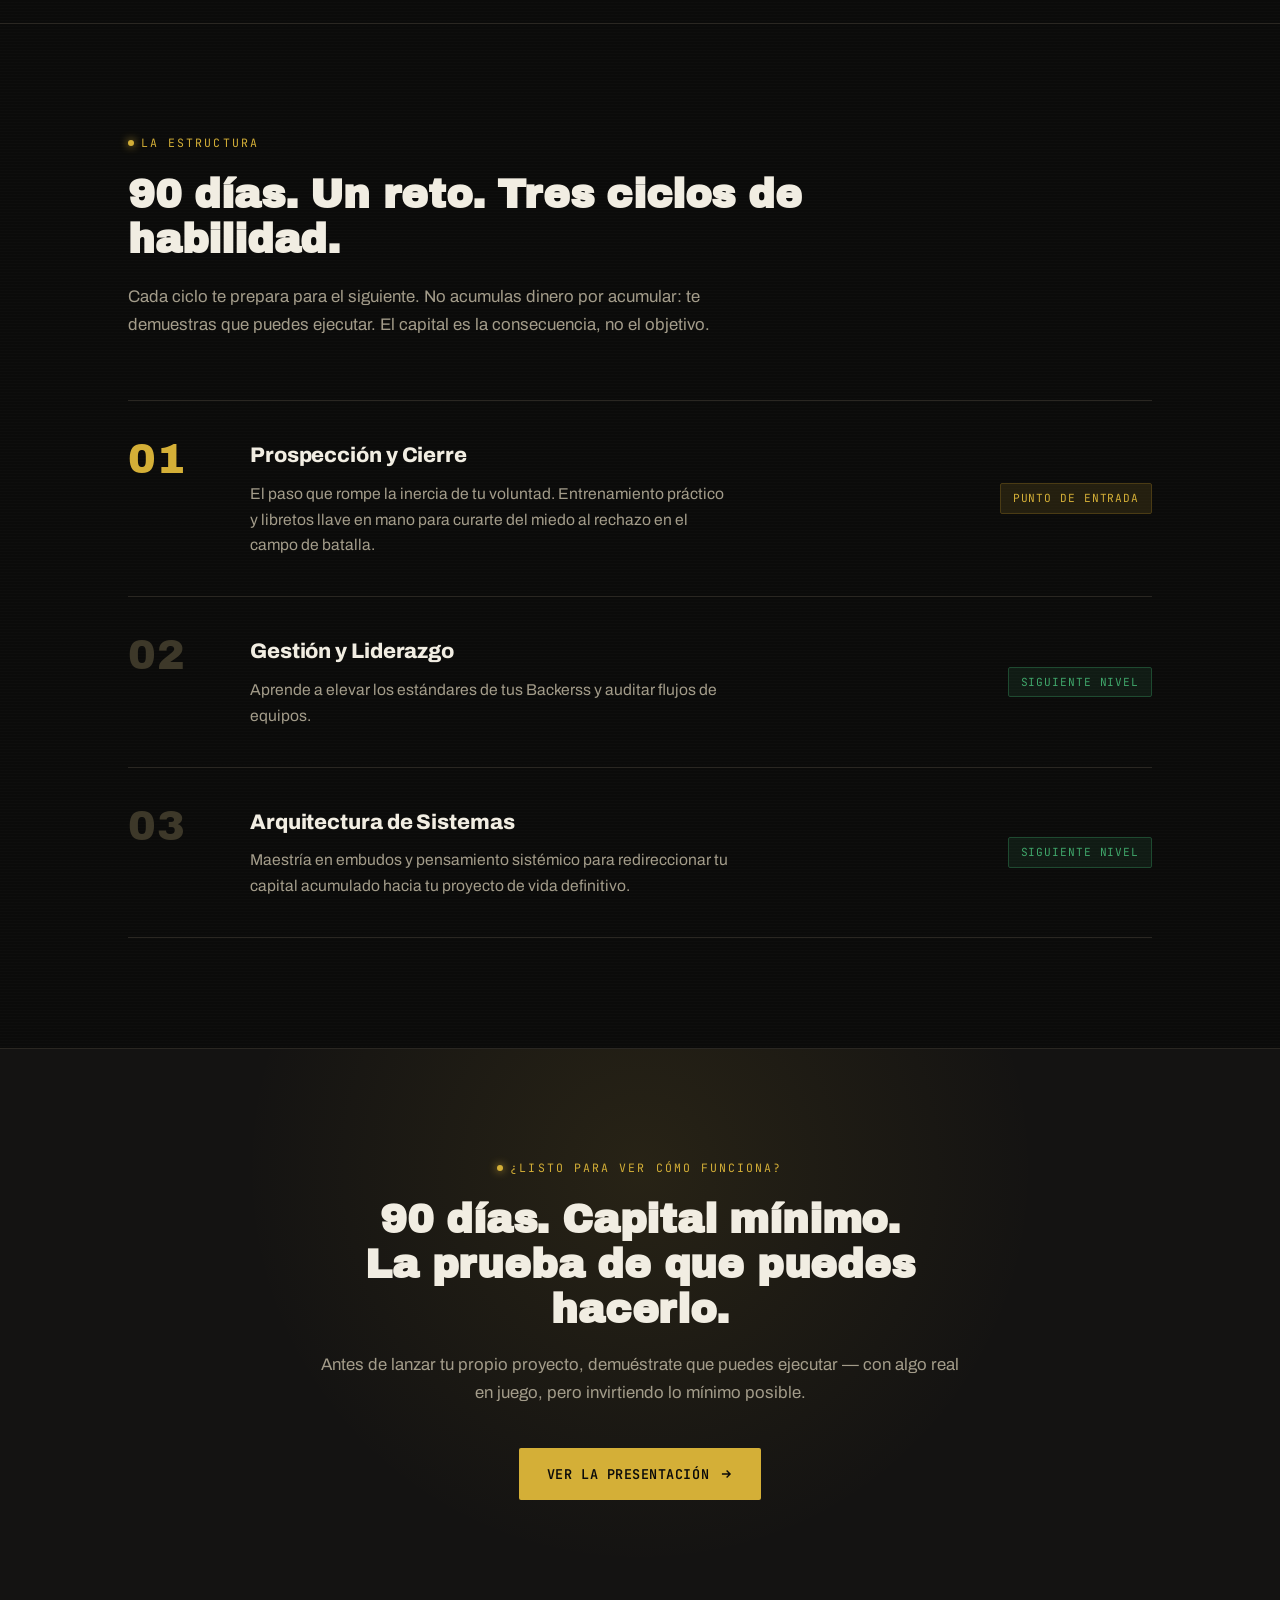
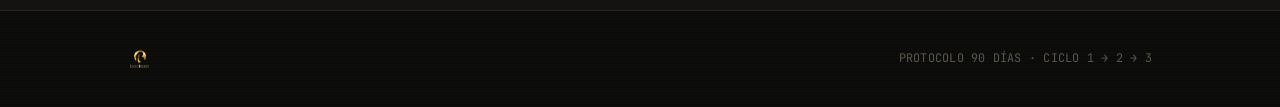
==== commit a2e9c243: "Update index.html" ====
--- a/index.html
+++ b/index.html
@@ -608,7 +608,7 @@
       <div class="flow-label l3">CICLO 3</div>
     </div>
 
-    <p class="hook-note"><span class="reveal-tag">DENTRO DE LA PRESENTACIÓN</span>cómo multiplicar tu esfuerzo a través de tu propio equipo de Backerss.</p>
+    <p class="hook-note"><span class="reveal-tag">DENTRO DE LA PRESENTACIÓN</span>Cómo multiplicar el impacto de tu esfuerzo y generar ingresos a través de un sistema de recomendación de dos niveles.</p>
 
     <div class="video-cta">
       <button type="button" class="video-cta-card" id="openTrailerModal">
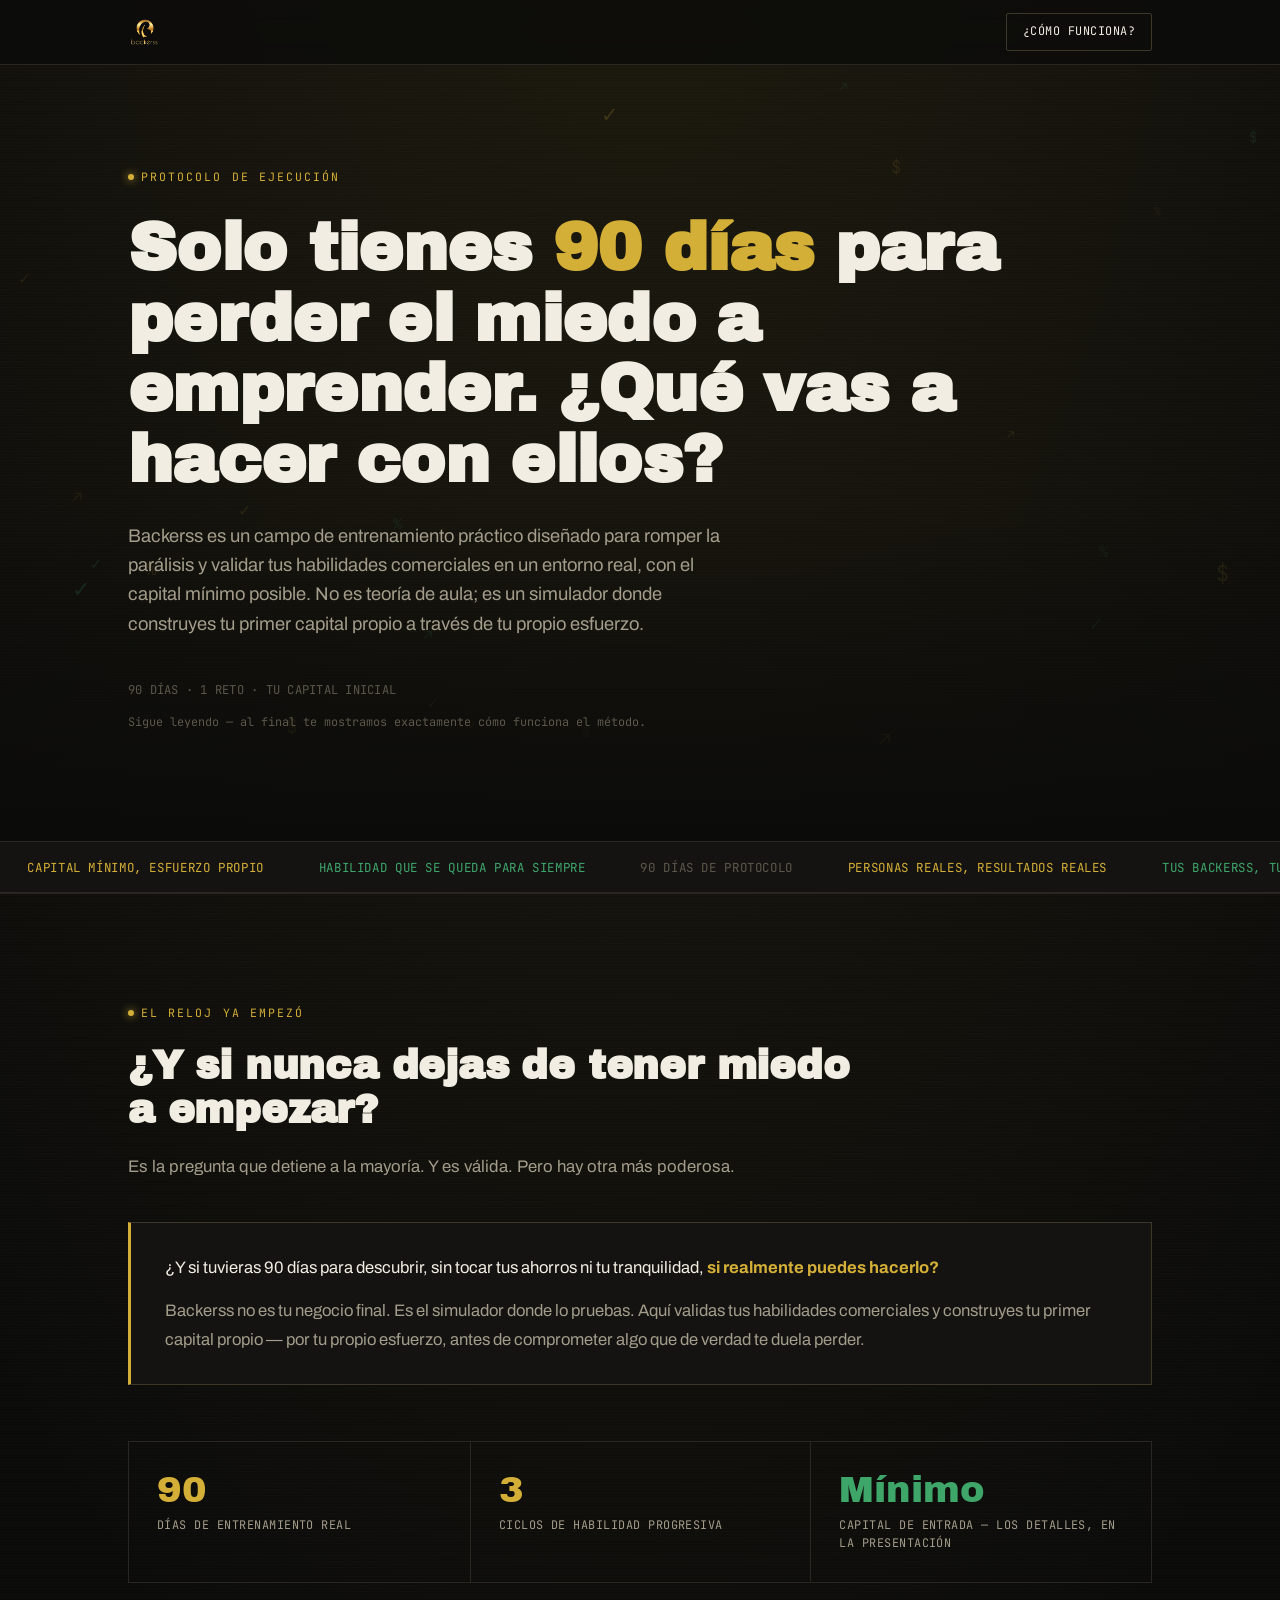
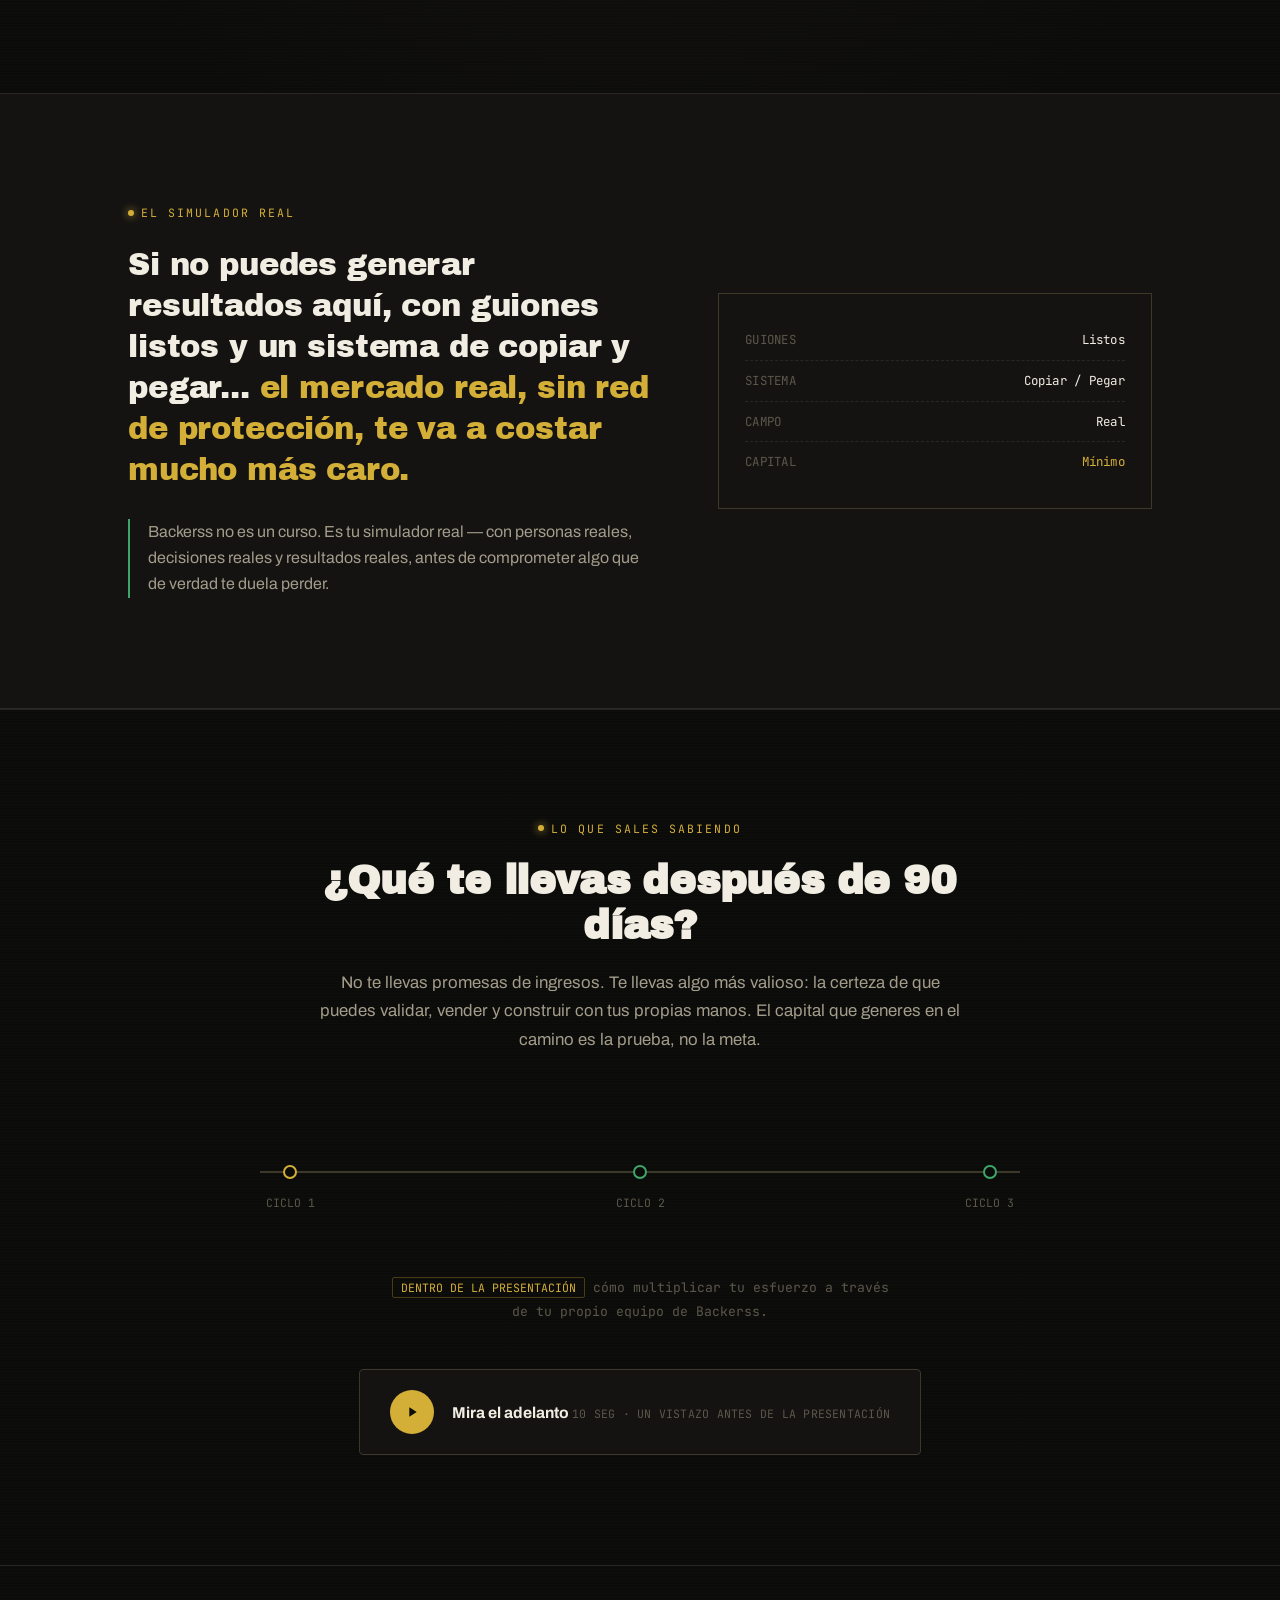
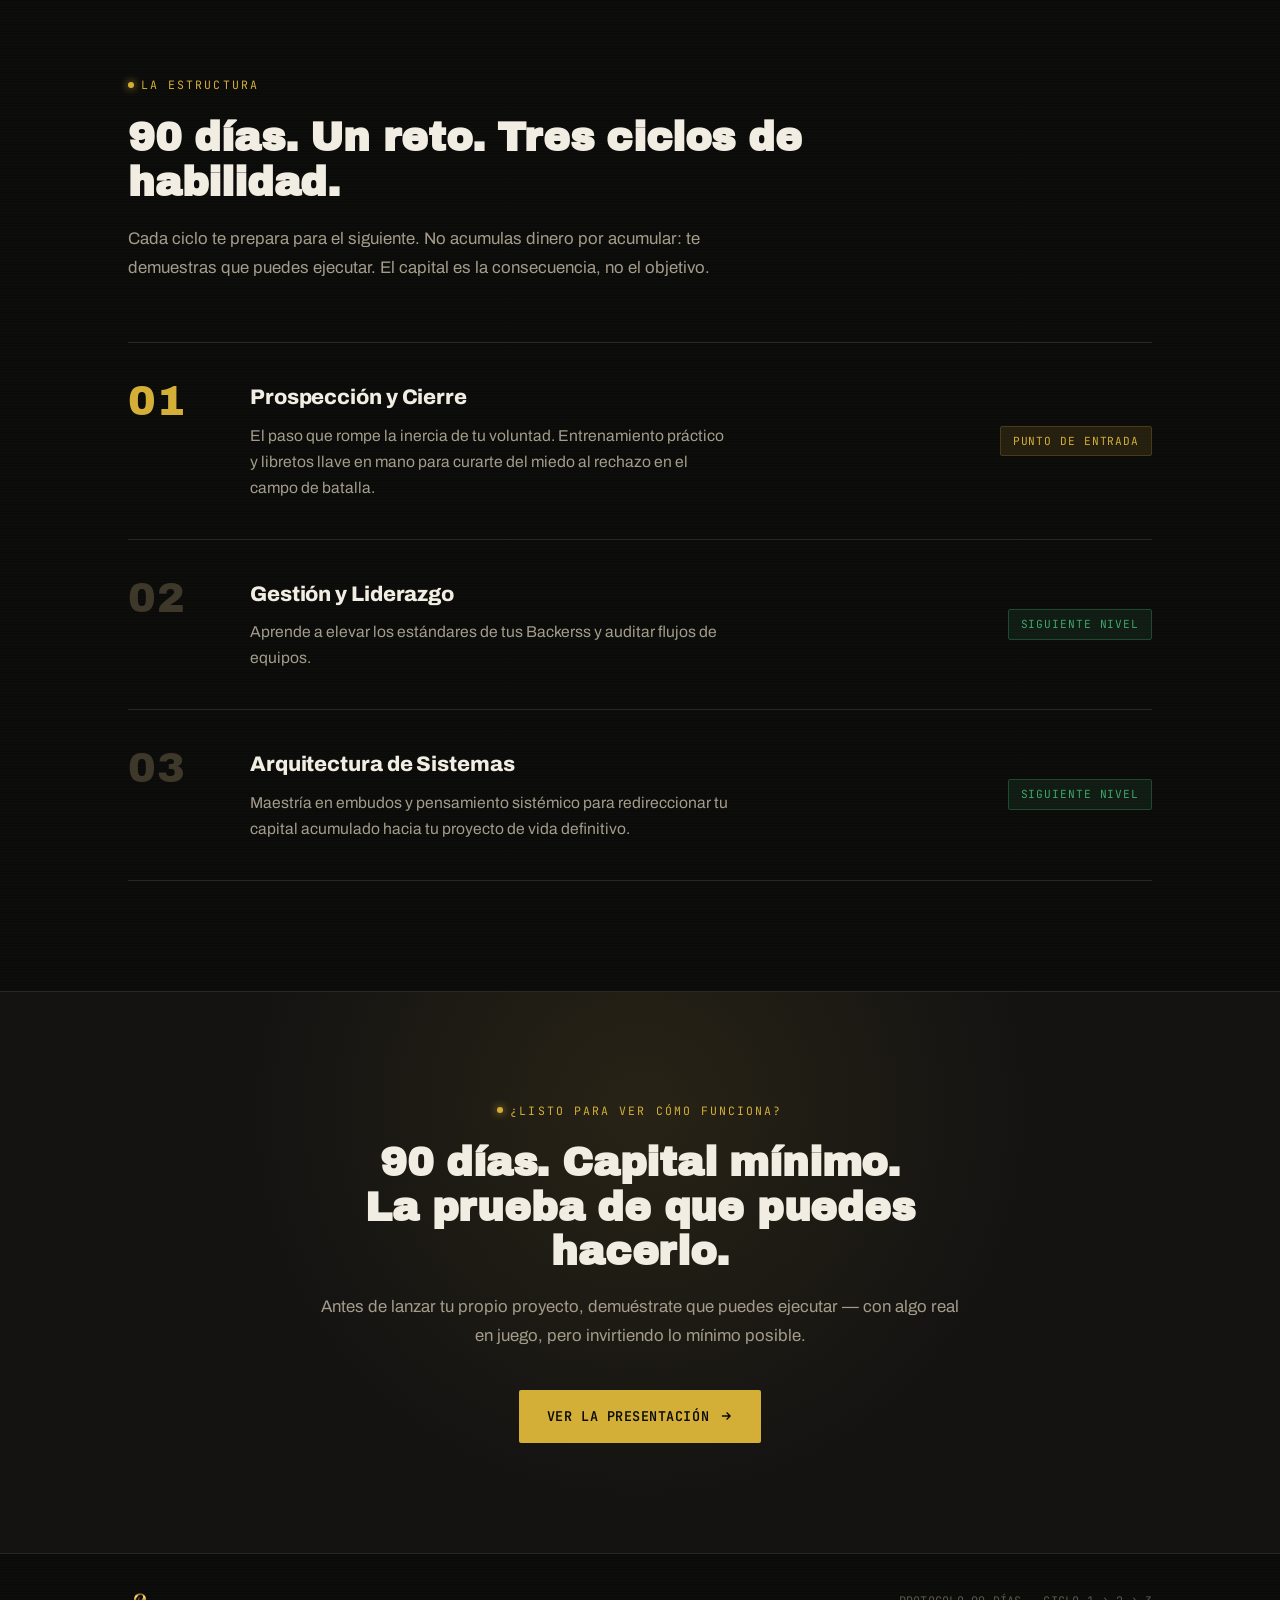
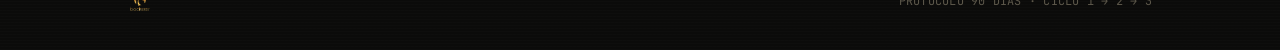
==== commit 835c4196: "Update index.html" ====
--- a/index.html
+++ b/index.html
@@ -509,7 +509,7 @@
 <nav>
   <div class="wrap">
     <div class="logo"><img src="logo-backerss.png.png" alt="Backerss"></div>
-    <a href="presentacion.html" class="nav-cta">Ver presentación</a>
+    <a href="presentacion.html" class="nav-cta">¿Cómo funciona?</a>
   </div>
 </nav>
 
@@ -520,13 +520,9 @@
     <h1>Solo tienes <span class="accent">90 días</span> para perder el miedo a emprender. ¿Qué vas a hacer con ellos?</h1>
     <p class="hero-sub">Backerss es un campo de entrenamiento práctico diseñado para romper la parálisis y validar tus habilidades comerciales en un entorno real, con el capital mínimo posible. No es teoría de aula; es un simulador donde construyes tu primer capital propio a través de tu propio esfuerzo.</p>
     <div class="hero-actions">
-      <a href="presentacion.html" class="btn-primary">
-        Ver la presentación
-        <svg viewBox="0 0 24 24" fill="none" stroke="currentColor" stroke-width="2.4"><path d="M5 12h14M13 6l6 6-6 6"/></svg>
-      </a>
       <span class="hero-meta mono">90 DÍAS · 1 RETO · TU CAPITAL INICIAL</span>
     </div>
-    <p class="hero-video-note">8 minutos. Ahí te explicamos exactamente cómo funciona el método.</p>
+    <p class="hero-video-note">Sigue leyendo — al final te mostramos exactamente cómo funciona el método.</p>
   </div>
 </header>
 
@@ -608,7 +604,7 @@
       <div class="flow-label l3">CICLO 3</div>
     </div>
 
-    <p class="hook-note"><span class="reveal-tag">DENTRO DE LA PRESENTACIÓN</span>Cómo multiplicar el impacto de tu esfuerzo y generar ingresos a través de un sistema de recomendación de dos niveles.</p>
+    <p class="hook-note"><span class="reveal-tag">DENTRO DE LA PRESENTACIÓN</span>cómo multiplicar tu esfuerzo a través de tu propio equipo de Backerss.</p>
 
     <div class="video-cta">
       <button type="button" class="video-cta-card" id="openTrailerModal">
